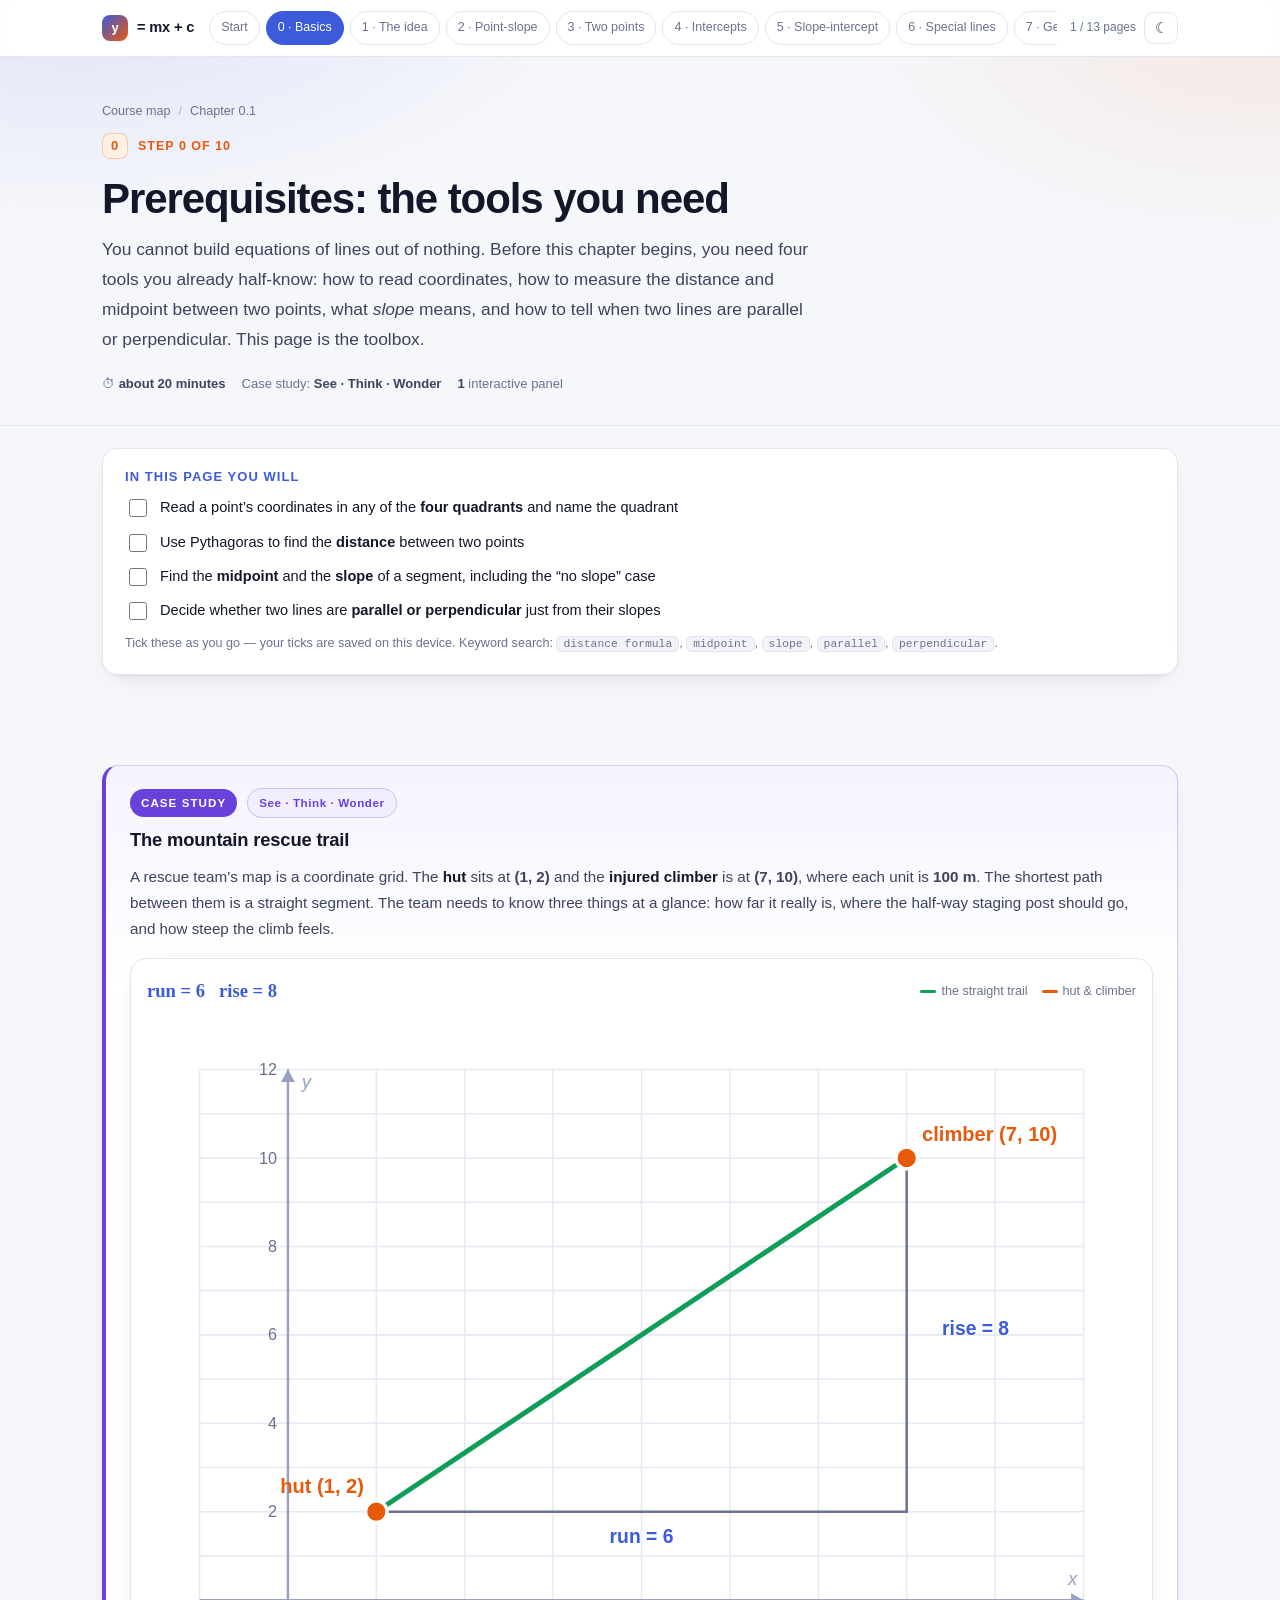
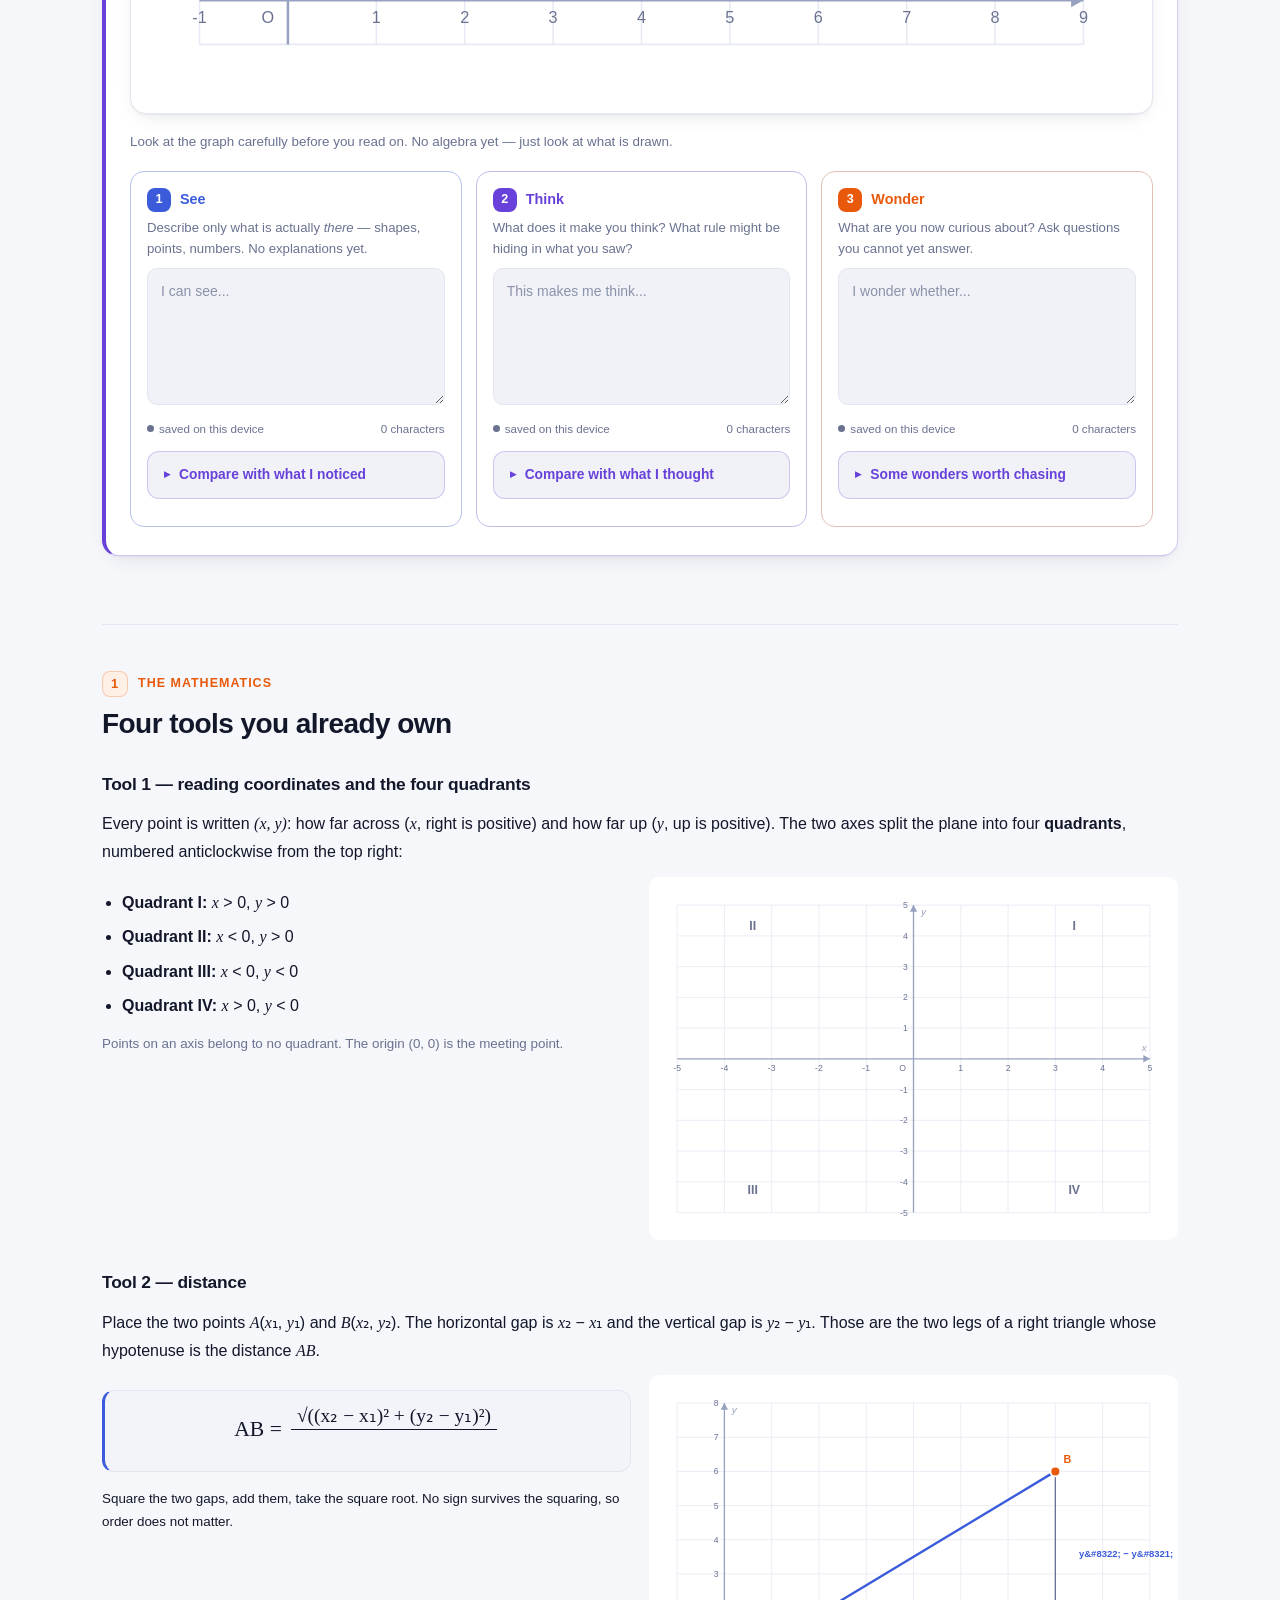
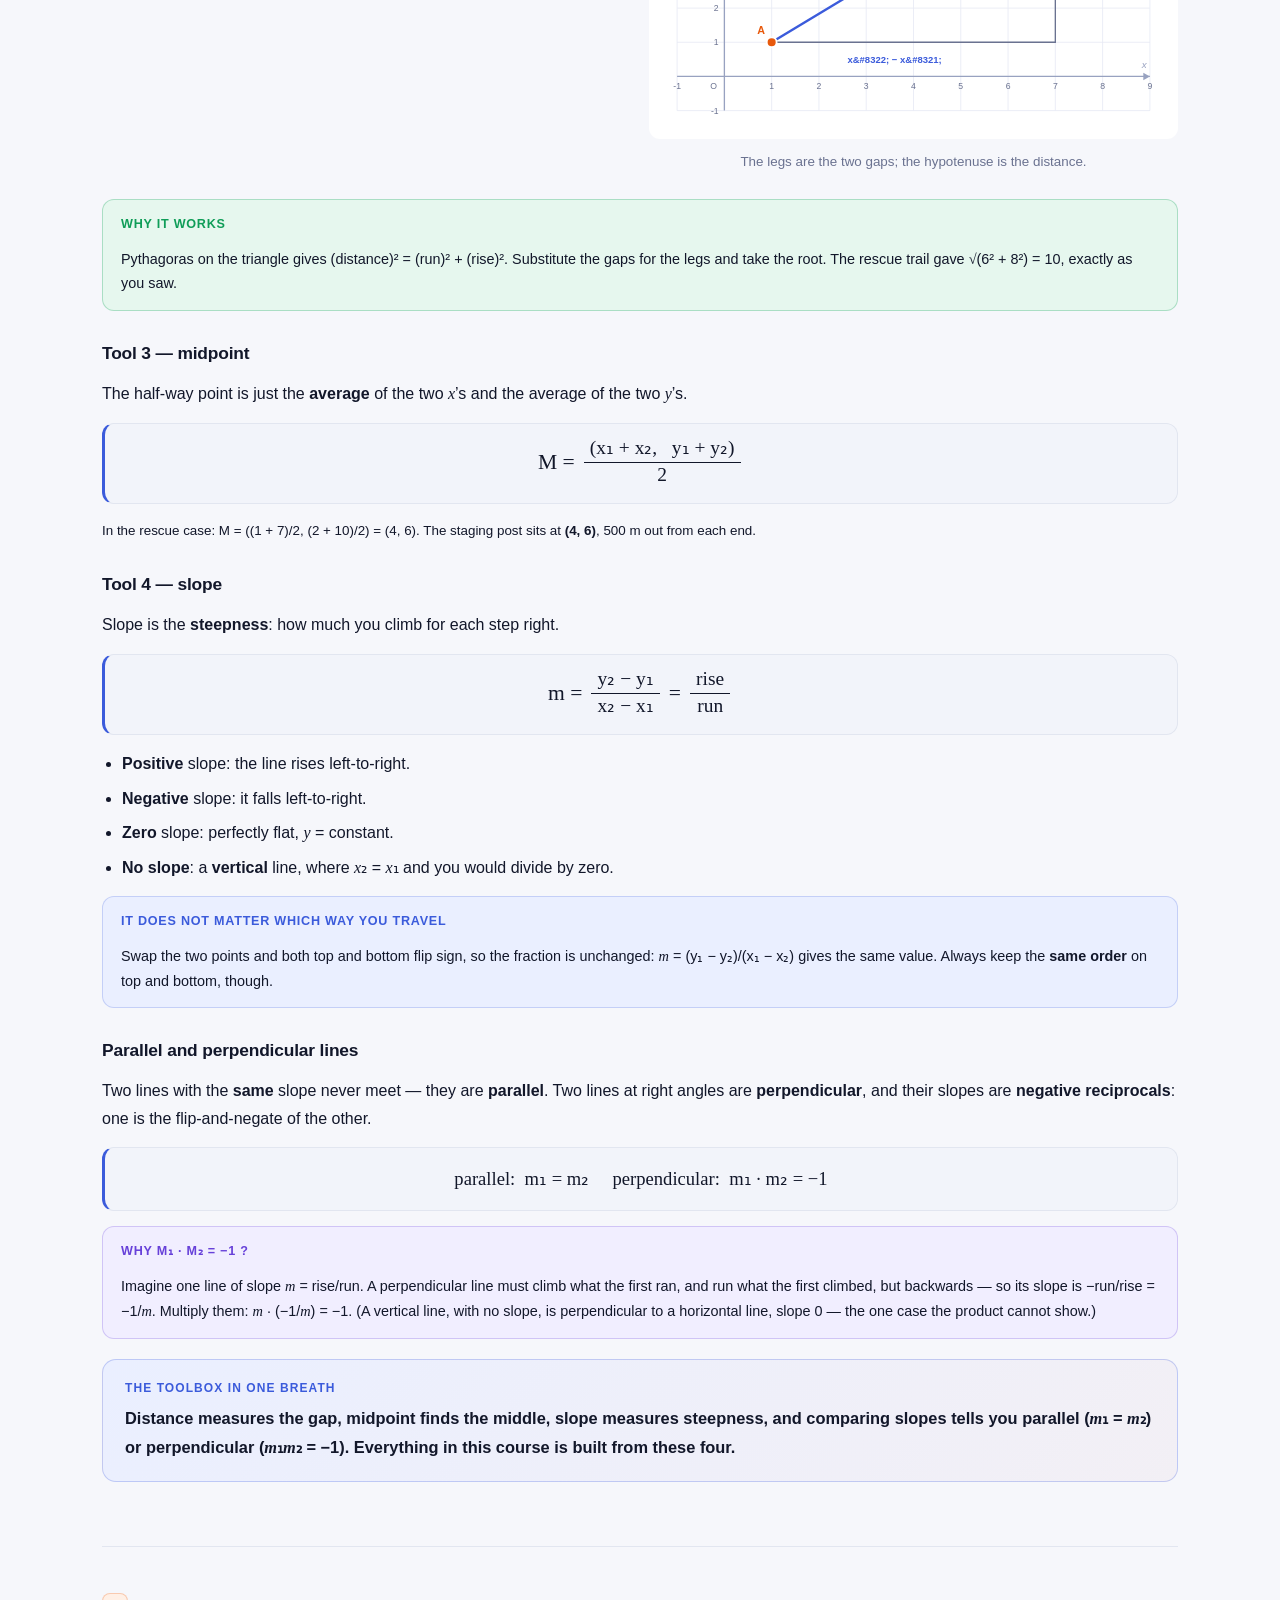
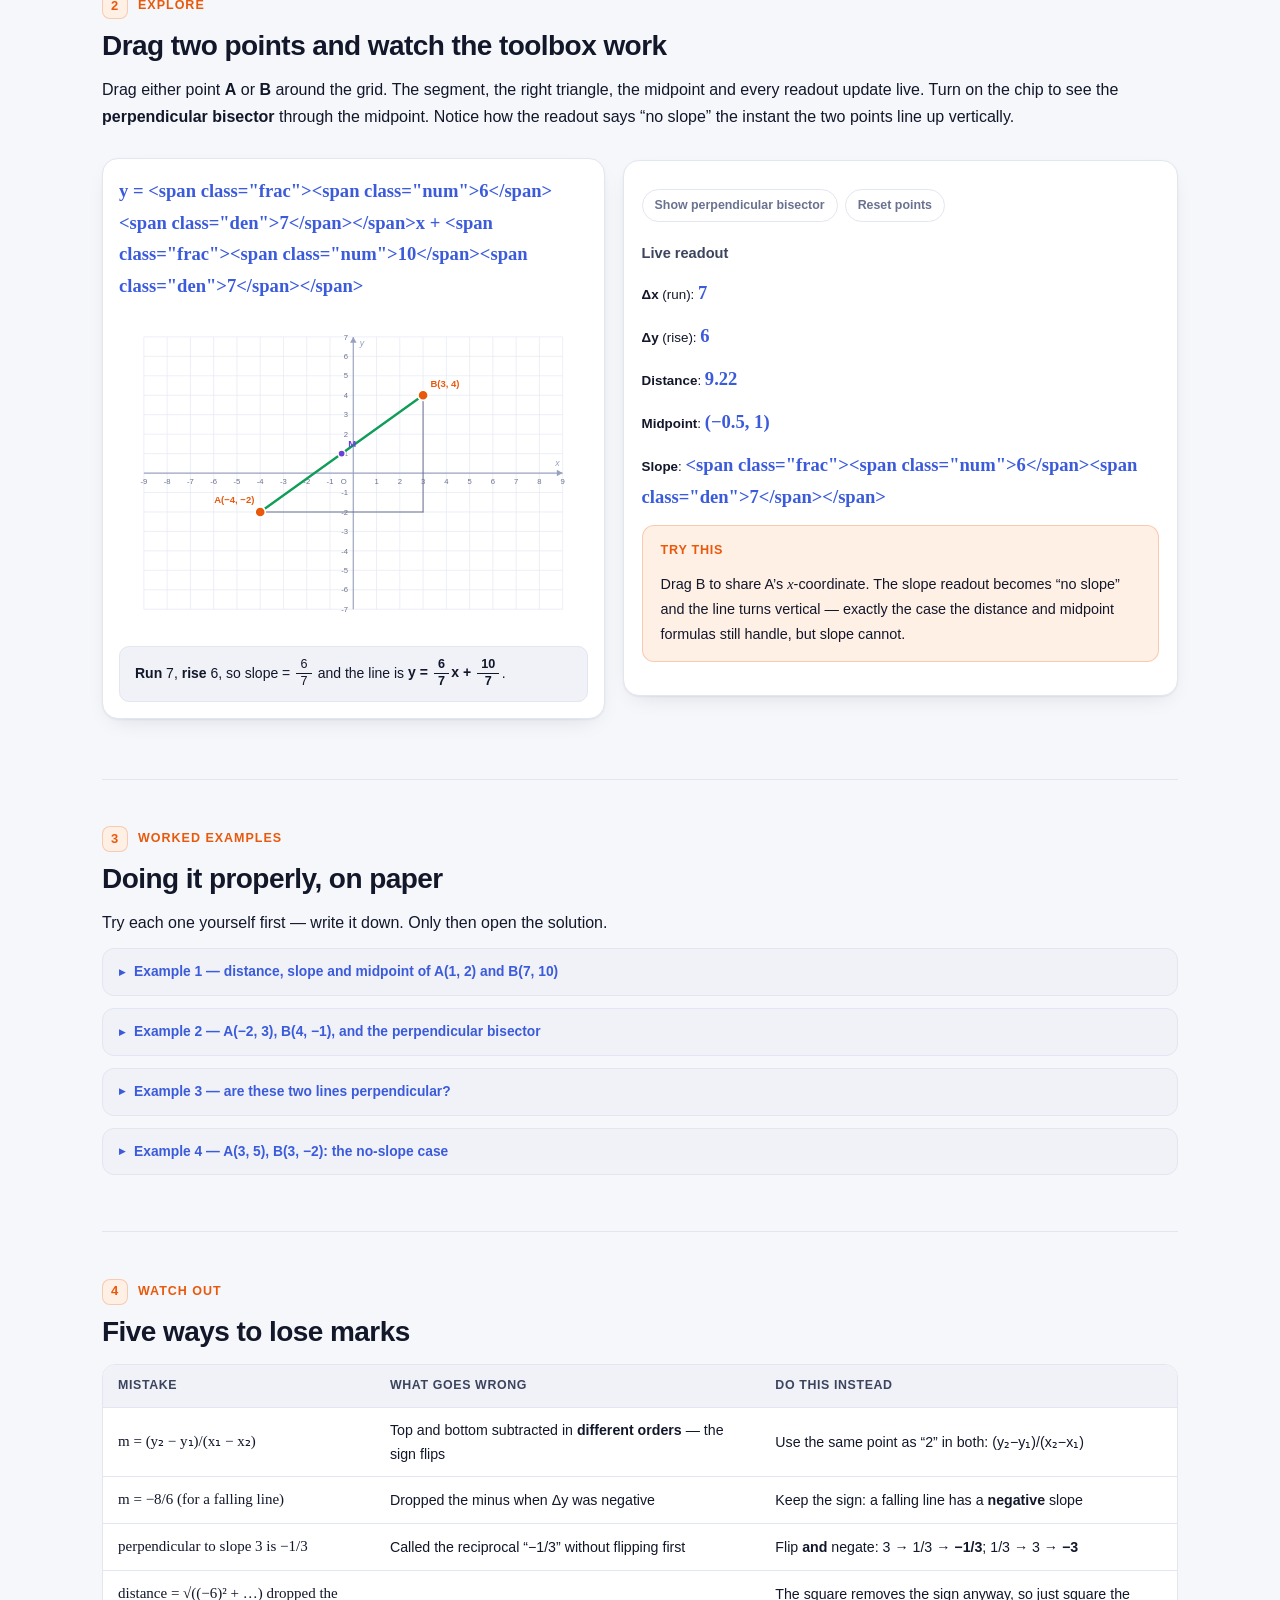
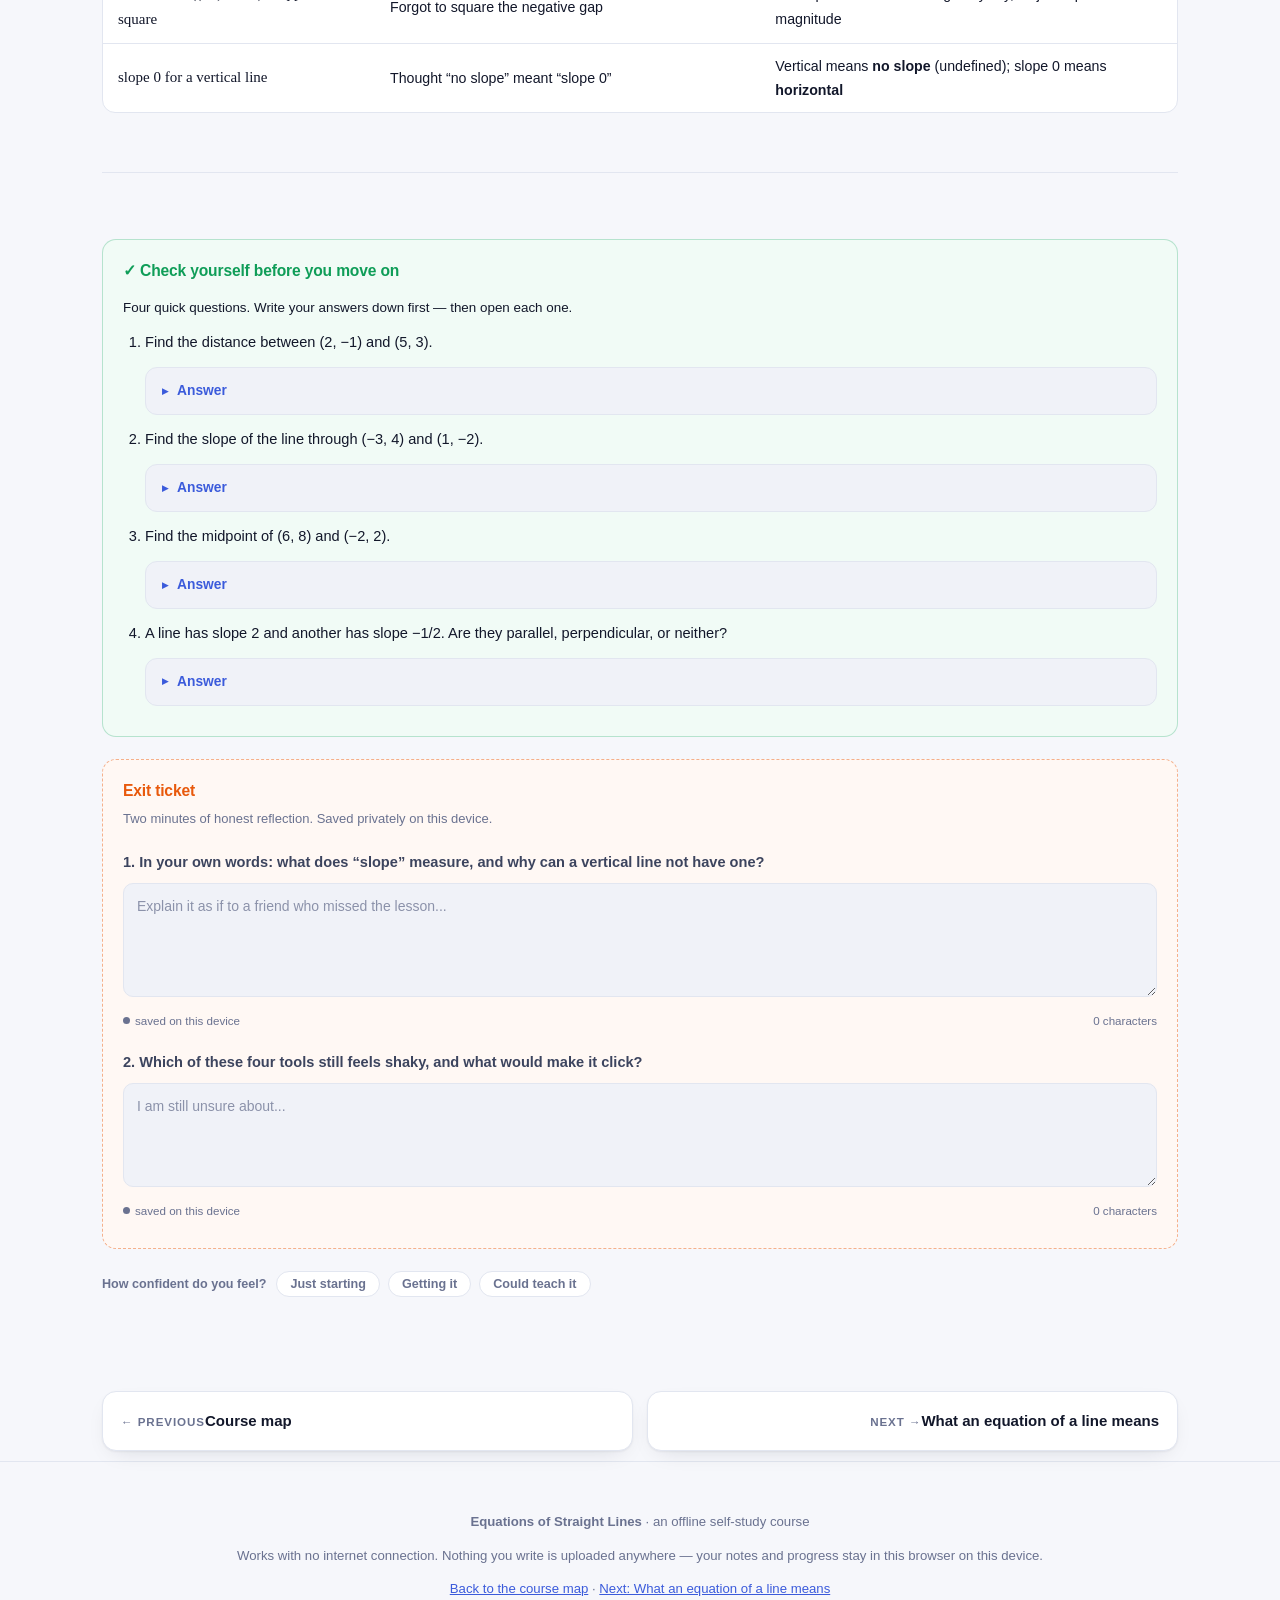
==== 01-prerequisites.html @ 8a1b20a8 "Rebuild as 12-page offline self-study course with See-Think-Wonder case studies" ====
<!DOCTYPE html>
<html lang="en" data-theme="light">
<head>
<meta charset="UTF-8">
<meta name="viewport" content="width=device-width, initial-scale=1.0">
<title>Prerequisites: the tools you need — Equations of Straight Lines</title>
<meta name="description" content="Before you can build equations of lines, revise distance, midpoint, slope, and parallel and perpendicular lines. A See-Think-Wonder case study, a full derivation and a draggable interactive.">
<link rel="stylesheet" href="assets/style.css">
</head>
<body>
<header class="nav" data-nav></header>

<div class="pagehead">
  <div class="wrap">
    <div class="crumb"><a href="index.html">Course map</a><span class="sep">/</span><span>Chapter 0.1</span></div>
    <div class="steptag"><span class="n">0</span> Step 0 of 10</div>
    <h1>Prerequisites: the tools you need</h1>
    <p class="lead">You cannot build equations of lines out of nothing. Before this chapter begins, you need four tools you already half-know: how to read coordinates, how to measure the distance and midpoint between two points, what <em>slope</em> means, and how to tell when two lines are parallel or perpendicular. This page is the toolbox.</p>
    <div class="pagemeta">
      <span>&#9201; <b>about 20 minutes</b></span>
      <span>Case study: <b>See &middot; Think &middot; Wonder</b></span>
      <span><b>1</b> interactive panel</span>
    </div>
  </div>
</div>

<div class="wrap">

  <div class="goals">
    <h2>In this page you will</h2>
    <ul>
      <li><input type="checkbox" data-goal="g1" id="g1"><label for="g1">Read a point&rsquo;s coordinates in any of the <b>four quadrants</b> and name the quadrant</label></li>
      <li><input type="checkbox" data-goal="g2" id="g2"><label for="g2">Use Pythagoras to find the <b>distance</b> between two points</label></li>
      <li><input type="checkbox" data-goal="g3" id="g3"><label for="g3">Find the <b>midpoint</b> and the <b>slope</b> of a segment, including the &ldquo;no slope&rdquo; case</label></li>
      <li><input type="checkbox" data-goal="g4" id="g4"><label for="g4">Decide whether two lines are <b>parallel or perpendicular</b> just from their slopes</label></li>
    </ul>
    <p class="glink">Tick these as you go — your ticks are saved on this device. Keyword search: <code>distance formula</code>, <code>midpoint</code>, <code>slope</code>, <code>parallel</code>, <code>perpendicular</code>.</p>
  </div>

  <!-- ================= CASE STUDY ================= -->
  <section class="blk">
    <div class="case">
      <div class="case-top">
        <span class="case-badge">Case study</span>
        <span class="routine-badge">See &middot; Think &middot; Wonder</span>
      </div>
      <h3>The mountain rescue trail</h3>
      <p class="scene">A rescue team&rsquo;s map is a coordinate grid. The <span class="role">hut</span> sits at <b>(1, 2)</b> and the <span class="role">injured climber</span> is at <b>(7, 10)</b>, where each unit is <b>100&nbsp;m</b>. The shortest path between them is a straight segment. The team needs to know three things at a glance: how far it really is, where the half-way staging post should go, and how steep the climb feels.</p>

      <div class="plotbox">
        <div class="plot-head">
          <div class="eqout" id="rescueEq">run = 6 &nbsp; rise = 8</div>
          <div class="legend">
            <span><i style="background:var(--good)"></i>the straight trail</span>
            <span><i style="background:var(--accent)"></i>hut &amp; climber</span>
          </div>
        </div>
        <svg class="plot static" id="plotRescue" aria-label="A right triangle on a grid joining the hut at (1,2) to the climber at (7,10), with a horizontal run of 6 and a vertical rise of 8"></svg>
      </div>

      <p class="small muted">Look at the graph carefully before you read on. No algebra yet — just look at what is drawn.</p>

      <div class="stw">
        <div class="stw-col see">
          <div class="stw-t"><span class="stw-n">1</span>See</div>
          <p class="stw-p">Describe only what is actually <em>there</em> — shapes, points, numbers. No explanations yet.</p>
          <div data-write="see" data-ph="I can see..." data-rows="5"></div>
          <details class="sol model"><summary>Compare with what I noticed</summary>
            <div class="body">
              <ul class="clean">
                <li>There are <b>two marked points</b>: a hut at (1,&nbsp;2) and a climber at (7,&nbsp;10).</li>
                <li>They are joined by one <b>straight segment</b>.</li>
                <li>A <b>right-angled triangle</b> sits under that segment: a flat leg going right, a vertical leg going up.</li>
                <li>The flat leg spans from <span class="v">x</span> = 1 to <span class="v">x</span> = 7, so it is <b>6</b> long (the run).</li>
                <li>The vertical leg spans from <span class="v">y</span> = 2 to <span class="v">y</span> = 10, so it is <b>8</b> long (the rise).</li>
                <li>The segment itself is the hypotenuse of that triangle.</li>
              </ul>
            </div>
          </details>
        </div>

        <div class="stw-col think">
          <div class="stw-t"><span class="stw-n">2</span>Think</div>
          <p class="stw-p">What does it make you think? What rule might be hiding in what you saw?</p>
          <div data-write="think" data-ph="This makes me think..." data-rows="5"></div>
          <details class="sol model"><summary>Compare with what I thought</summary>
            <div class="body">
              <p>If those two legs were a real triangle, Pythagoras would give the length of the hypotenuse: <span class="v">&radic;</span>(6&sup2; + 8&sup2;) = <span class="v">&radic;</span>100 = <b>10</b> units = 1&nbsp;km.</p>
              <p>The <b>ratio</b> 8 / 6 = 4 / 3 measures how steep the climb is — climb 8 for every 6 you walk across. That ratio is exactly what we will call the <b>slope</b>.</p>
              <p>And the half-way post is just the <b>midpoint</b> of the two ends. Since two numbers pin down distance, steepness and the middle, there must be formulas for all three. <b>This page is those formulas.</b></p>
            </div>
          </details>
        </div>

        <div class="stw-col wonder">
          <div class="stw-t"><span class="stw-n">3</span>Wonder</div>
          <p class="stw-p">What are you now curious about? Ask questions you cannot yet answer.</p>
          <div data-write="wonder" data-ph="I wonder whether..." data-rows="5"></div>
          <details class="sol model"><summary>Some wonders worth chasing</summary>
            <div class="body">
              <ul class="clean">
                <li>How far is the climber <em>really</em> — is it just the straight-line distance?</li>
                <li>Where exactly is the half-way staging post? Is it the average of the two coordinates?</li>
                <li>What does &ldquo;slope&rdquo; mean precisely, and can it ever be negative?</li>
                <li>How would a <em>second</em> trail that is twice as steep look on the same grid?</li>
                <li>What if the two points shared an <span class="v">x</span>-coordinate — would the slope still make sense?</li>
              </ul>
              <p class="small muted">Keep these. By the end you will be able to answer every one.</p>
            </div>
          </details>
        </div>
      </div>
    </div>
  </section>

  <!-- ================= THE MATHS ================= -->
  <section class="blk">
    <div class="steptag"><span class="n">1</span>The mathematics</div>
    <h2>Four tools you already own</h2>

    <h3>Tool 1 &mdash; reading coordinates and the four quadrants</h3>
    <p>Every point is written <span class="v">(x, y)</span>: how far across (<span class="v">x</span>, right is positive) and how far up (<span class="v">y</span>, up is positive). The two axes split the plane into four <b>quadrants</b>, numbered anticlockwise from the top right:</p>
    <div class="grid2">
      <div>
        <ul class="clean">
          <li><b>Quadrant I:</b> <span class="v">x</span> &gt; 0, <span class="v">y</span> &gt; 0</li>
          <li><b>Quadrant II:</b> <span class="v">x</span> &lt; 0, <span class="v">y</span> &gt; 0</li>
          <li><b>Quadrant III:</b> <span class="v">x</span> &lt; 0, <span class="v">y</span> &lt; 0</li>
          <li><b>Quadrant IV:</b> <span class="v">x</span> &gt; 0, <span class="v">y</span> &lt; 0</li>
        </ul>
        <p class="small muted">Points on an axis belong to no quadrant. The origin (0,&nbsp;0) is the meeting point.</p>
      </div>
      <div>
        <svg class="plot static" id="plotQuad" aria-label="The four quadrants of the coordinate plane labelled I, II, III, IV"></svg>
      </div>
    </div>

    <h3>Tool 2 &mdash; distance</h3>
    <p>Place the two points <span class="v">A</span>(<span class="v">x</span>&#8321;, <span class="v">y</span>&#8321;) and <span class="v">B</span>(<span class="v">x</span>&#8322;, <span class="v">y</span>&#8322;). The horizontal gap is <span class="v">x</span>&#8322; &minus; <span class="v">x</span>&#8321; and the vertical gap is <span class="v">y</span>&#8322; &minus; <span class="v">y</span>&#8321;. Those are the two legs of a right triangle whose hypotenuse is the distance <span class="v">AB</span>.</p>
    <div class="grid2">
      <div>
        <div class="formula big">AB = <span class="frac"><span class="num"><span class="v">&radic;</span>((x&#8322; &minus; x&#8321;)&sup2; + (y&#8322; &minus; y&#8321;)&sup2;)</span><span class="den">&nbsp;</span></span></div>
        <p class="small">Square the two gaps, add them, take the square root. No sign survives the squaring, so order does not matter.</p>
      </div>
      <div>
        <svg class="plot static" id="plotDist" aria-label="A right triangle on a grid showing the horizontal and vertical legs whose squares add to the squared distance"></svg>
        <p class="small muted center">The legs are the two gaps; the hypotenuse is the distance.</p>
      </div>
    </div>
    <div class="note ok">
      <div class="h">Why it works</div>
      <p>Pythagoras on the triangle gives (distance)&sup2; = (run)&sup2; + (rise)&sup2;. Substitute the gaps for the legs and take the root. The rescue trail gave <span class="v">&radic;</span>(6&sup2; + 8&sup2;) = 10, exactly as you saw.</p>
    </div>

    <h3>Tool 3 &mdash; midpoint</h3>
    <p>The half-way point is just the <b>average</b> of the two <span class="v">x</span>&rsquo;s and the average of the two <span class="v">y</span>&rsquo;s.</p>
    <div class="formula big">M = <span class="frac"><span class="num">(x&#8321; + x&#8322;, &nbsp; y&#8321; + y&#8322;)</span><span class="den">2</span></span></div>
    <p class="small">In the rescue case: M = ((1 + 7)/2, (2 + 10)/2) = (4,&nbsp;6). The staging post sits at <b>(4, 6)</b>, 500&nbsp;m out from each end.</p>

    <h3>Tool 4 &mdash; slope</h3>
    <p>Slope is the <b>steepness</b>: how much you climb for each step right.</p>
    <div class="formula big">m = <span class="frac"><span class="num">y&#8322; &minus; y&#8321;</span><span class="den">x&#8322; &minus; x&#8321;</span></span> = <span class="frac"><span class="num">rise</span><span class="den">run</span></span></div>
    <ul class="clean">
      <li><b>Positive</b> slope: the line rises left-to-right.</li>
      <li><b>Negative</b> slope: it falls left-to-right.</li>
      <li><b>Zero</b> slope: perfectly flat, <span class="v">y</span> = constant.</li>
      <li><b>No slope</b>: a <b>vertical</b> line, where <span class="v">x</span>&#8322; = <span class="v">x</span>&#8321; and you would divide by zero.</li>
    </ul>
    <div class="note tip">
      <div class="h">It does not matter which way you travel</div>
      <p>Swap the two points and both top and bottom flip sign, so the fraction is unchanged: <span class="v">m</span> = (y&#8321; &minus; y&#8322;)/(x&#8321; &minus; x&#8322;) gives the same value. Always keep the <b>same order</b> on top and bottom, though.</p>
    </div>

    <h3>Parallel and perpendicular lines</h3>
    <p>Two lines with the <b>same</b> slope never meet — they are <b>parallel</b>. Two lines at right angles are <b>perpendicular</b>, and their slopes are <b>negative reciprocals</b>: one is the flip-and-negate of the other.</p>
    <div class="formula">parallel:&nbsp; m&#8321; = m&#8322; &nbsp;&nbsp;&nbsp; perpendicular:&nbsp; m&#8321; &middot; m&#8322; = &minus;1</div>
    <div class="note vio">
      <div class="h">Why m&#8321; &middot; m&#8322; = &minus;1 ?</div>
      <p>Imagine one line of slope <span class="v">m</span> = rise/run. A perpendicular line must climb what the first ran, and run what the first climbed, but backwards — so its slope is &minus;run/rise = &minus;1/<span class="v">m</span>. Multiply them: <span class="v">m</span> &middot; (&minus;1/<span class="v">m</span>) = &minus;1. (A vertical line, with no slope, is perpendicular to a horizontal line, slope 0 — the one case the product cannot show.)</p>
    </div>

    <div class="keyidea">
      <span class="k">The toolbox in one breath</span>
      <p>Distance measures the gap, midpoint finds the middle, slope measures steepness, and comparing slopes tells you parallel (<span class="v">m</span>&#8321; = <span class="v">m</span>&#8322;) or perpendicular (<span class="v">m</span>&#8321;<span class="v">m</span>&#8322; = &minus;1). Everything in this course is built from these four.</p>
    </div>
  </section>

  <!-- ================= INTERACTIVE ================= -->
  <section class="blk">
    <div class="steptag"><span class="n">2</span>Explore</div>
    <h2>Drag two points and watch the toolbox work</h2>
    <p>Drag either point <b>A</b> or <b>B</b> around the grid. The segment, the right triangle, the midpoint and every readout update live. Turn on the chip to see the <b>perpendicular bisector</b> through the midpoint. Notice how the readout says &ldquo;no slope&rdquo; the instant the two points line up vertically.</p>

    <div class="grid2 plotfirst">
      <div class="plotbox">
        <div class="plot-head">
          <div class="eqout" id="preEq">y = &minus;x &minus; 4</div>
        </div>
        <svg class="plot" id="plotPre" aria-label="Draggable points A and B with the segment, right triangle, midpoint and optional perpendicular bisector"></svg>
        <div class="outmsg" id="preOut">&nbsp;</div>
      </div>
      <div class="card tight">
        <div class="chipline">
          <span class="chip" id="prePerp">Show perpendicular bisector</span>
          <span class="chip" id="preReset">Reset points</span>
        </div>
        <h4>Live readout</h4>
        <p class="small"><b>&Delta;x</b> (run): <span class="eqout small" id="preDx">7</span></p>
        <p class="small"><b>&Delta;y</b> (rise): <span class="eqout small" id="preDy">6</span></p>
        <p class="small"><b>Distance</b>: <span class="eqout small" id="preDist">10</span></p>
        <p class="small"><b>Midpoint</b>: <span class="eqout small" id="preMid">(&minus;0.5, 1)</span></p>
        <p class="small"><b>Slope</b>: <span class="eqout small" id="preSlope">6/7</span></p>
        <div class="note warn" style="margin-top:12px">
          <div class="h">Try this</div>
          <p>Drag B to share A&rsquo;s <span class="v">x</span>-coordinate. The slope readout becomes &ldquo;no slope&rdquo; and the line turns vertical — exactly the case the distance and midpoint formulas still handle, but slope cannot.</p>
        </div>
      </div>
    </div>
  </section>

  <!-- ================= WORKED EXAMPLES ================= -->
  <section class="blk">
    <div class="steptag"><span class="n">3</span>Worked examples</div>
    <h2>Doing it properly, on paper</h2>
    <p>Try each one yourself first — write it down. Only then open the solution.</p>

    <details class="sol">
      <summary>Example 1 &mdash; distance, slope and midpoint of A(1, 2) and B(7, 10)</summary>
      <div class="body">
        <p><b>Distance.</b> &Delta;x = 7 &minus; 1 = 6, &Delta;y = 10 &minus; 2 = 8.</p>
        <div class="formula">AB = <span class="v">&radic;</span>(6&sup2; + 8&sup2;) = <span class="v">&radic;</span>(36 + 64) = <span class="v">&radic;</span>100 = 10</div>
        <p><b>Slope.</b> <span class="v">m</span> = 8 / 6 = <span class="frac"><span class="num">4</span><span class="den">3</span></span>.</p>
        <p><b>Midpoint.</b> M = ((1 + 7)/2, (2 + 10)/2) = <b>(4, 6)</b>.</p>
        <p class="small muted">These are exactly the rescue-trail numbers from the case study.</p>
      </div>
    </details>

    <details class="sol">
      <summary>Example 2 &mdash; A(&minus;2, 3), B(4, &minus;1), and the perpendicular bisector</summary>
      <div class="body">
        <p>Midpoint: M = ((&minus;2 + 4)/2, (3 + (&minus;1))/2) = <b>(1, 1)</b>.</p>
        <p>Slope of AB: <span class="v">m</span> = (&minus;1 &minus; 3)/(4 &minus; (&minus;2)) = (&minus;4)/6 = <span class="frac"><span class="num">&minus;2</span><span class="den">3</span></span>.</p>
        <p>Perpendicular slope = negative reciprocal = <span class="frac"><span class="num">3</span><span class="den">2</span></span>.</p>
        <p>Through (1, 1):</p>
        <div class="formula">y &minus; 1 = <span class="frac"><span class="num">3</span><span class="den">2</span></span>(x &minus; 1)</div>
      </div>
    </details>

    <details class="sol">
      <summary>Example 3 &mdash; are these two lines perpendicular?</summary>
      <div class="body">
        <p>Line 1 through (0, 0) and (4, 2): <span class="v">m</span>&#8321; = (2 &minus; 0)/(4 &minus; 0) = <span class="frac"><span class="num">1</span><span class="den">2</span></span>.</p>
        <p>Line 2 through (0, 0) and (&minus;2, 4): <span class="v">m</span>&#8322; = (4 &minus; 0)/(&minus;2 &minus; 0) = <span class="frac"><span class="num">4</span><span class="den">&minus;2</span></span> = &minus;2.</p>
        <p>Product: <span class="v">m</span>&#8321;<span class="v">m</span>&#8322; = <span class="frac"><span class="num">1</span><span class="den">2</span></span> &middot; (&minus;2) = <b>&minus;1</b>. Yes — perpendicular.</p>
      </div>
    </details>

    <details class="sol">
      <summary>Example 4 &mdash; A(3, 5), B(3, &minus;2): the no-slope case</summary>
      <div class="body">
        <p>&Delta;x = 3 &minus; 3 = <b>0</b>. The slope formula would have a zero denominator, so <b>the slope does not exist</b> and the line is vertical:</p>
        <div class="formula">x = 3</div>
        <p>The distance is still fine: &Delta;y = &minus;2 &minus; 5 = &minus;7, so AB = 7. Midpoint = (3, 1.5).</p>
        <p class="small muted">Distance and midpoint never break; only slope does.</p>
      </div>
    </details>
  </section>

  <!-- ================= MISTAKES ================= -->
  <section class="blk">
    <div class="steptag"><span class="n">4</span>Watch out</div>
    <h2>Five ways to lose marks</h2>
    <div class="tbl-wrap">
      <table>
        <thead><tr><th>Mistake</th><th>What goes wrong</th><th>Do this instead</th></tr></thead>
        <tbody>
          <tr><td class="mono">m = (y&#8322; &minus; y&#8321;)/(x&#8321; &minus; x&#8322;)</td><td>Top and bottom subtracted in <b>different orders</b> — the sign flips</td><td>Use the same point as &ldquo;2&rdquo; in both: (y&#8322;&minus;y&#8321;)/(x&#8322;&minus;x&#8321;)</td></tr>
          <tr><td class="mono">m = &minus;8/6 (for a falling line)</td><td>Dropped the minus when &Delta;y was negative</td><td>Keep the sign: a falling line has a <b>negative</b> slope</td></tr>
          <tr><td class="mono">perpendicular to slope 3 is &minus;1/3</td><td>Called the reciprocal &ldquo;&minus;1/3&rdquo; without flipping first</td><td>Flip <b>and</b> negate: 3 &rarr; 1/3 &rarr; <b>&minus;1/3</b>; 1/3 &rarr; 3 &rarr; <b>&minus;3</b></td></tr>
          <tr><td class="mono">distance = &radic;((&minus;6)&sup2; + &hellip;) dropped the square</td><td>Forgot to square the negative gap</td><td>The square removes the sign anyway, so just square the magnitude</td></tr>
          <tr><td class="mono">slope 0 for a vertical line</td><td>Thought &ldquo;no slope&rdquo; meant &ldquo;slope 0&rdquo;</td><td>Vertical means <b>no slope</b> (undefined); slope 0 means <b>horizontal</b></td></tr>
        </tbody>
      </table>
    </div>
  </section>

  <!-- ================= SELF CHECK ================= -->
  <section class="blk">
    <div class="selfcheck">
      <h3>&#10003; Check yourself before you move on</h3>
      <p class="small">Four quick questions. Write your answers down first — then open each one.</p>
      <ol>
        <li>Find the distance between (2, &minus;1) and (5, 3).
          <details class="sol"><summary>Answer</summary><div class="body"><p>&Delta;x = 3, &Delta;y = 4. Distance = <span class="v">&radic;</span>(3&sup2; + 4&sup2;) = <span class="v">&radic;</span>25 = <b>5</b>.</p></div></details>
        </li>
        <li>Find the slope of the line through (&minus;3, 4) and (1, &minus;2).
          <details class="sol"><summary>Answer</summary><div class="body"><p>m = (&minus;2 &minus; 4)/(1 &minus; (&minus;3)) = (&minus;6)/4 = <b>&minus;3/2</b>.</p></div></details>
        </li>
        <li>Find the midpoint of (6, 8) and (&minus;2, 2).
          <details class="sol"><summary>Answer</summary><div class="body"><p>M = ((6 + (&minus;2))/2, (8 + 2)/2) = (4/2, 10/2) = <b>(2, 5)</b>.</p></div></details>
        </li>
        <li>A line has slope 2 and another has slope &minus;1/2. Are they parallel, perpendicular, or neither?
          <details class="sol"><summary>Answer</summary><div class="body"><p>Product: 2 &middot; (&minus;1/2) = <b>&minus;1</b>, so they are <b>perpendicular</b>. Slopes are not equal, so not parallel.</p></div></details>
        </li>
      </ol>
    </div>

    <div class="reflect">
      <h3>Exit ticket</h3>
      <p class="sub">Two minutes of honest reflection. Saved privately on this device.</p>
      <h4>1. In your own words: what does &ldquo;slope&rdquo; measure, and why can a vertical line not have one?</h4>
      <div data-write="exit1" data-ph="Explain it as if to a friend who missed the lesson..." data-rows="4"></div>
      <h4>2. Which of these four tools still feels shaky, and what would make it click?</h4>
      <div data-write="exit2" data-ph="I am still unsure about..." data-rows="3"></div>
    </div>

    <div class="conf" data-conf></div>
  </section>

  <div data-pnav class="pnav"></div>
</div>

<footer>
  <div class="wrap">
    <p><b>Equations of Straight Lines</b> &middot; an offline self-study course</p>
    <p>Works with no internet connection. Nothing you write is uploaded anywhere &mdash; your notes and progress stay in this browser on this device.</p>
    <p><a href="index.html">Back to the course map</a> &middot; <a href="02-what-is-an-equation.html">Next: What an equation of a line means</a></p>
  </div>
</footer>

<script src="assets/plot.js"></script>
<script src="assets/app.js"></script>
<script>
/* ================= case-study figure: the rescue triangle ================= */
(function(){
  var svg = document.getElementById("plotRescue");
  if (!svg) return;
  var p = new Plot(svg, {xmin:-1, xmax:9, ymin:-1, ymax:12, stepX:1, stepY:1, labelStepX:1, labelStepY:2});
  p.reset();
  // right triangle legs
  p.seg(1, 2, 7, 2, {color:"var(--ink-3)", width:1.6, dash:"4 3"});
  p.seg(7, 2, 7, 10, {color:"var(--ink-3)", width:1.6, dash:"4 3"});
  p.seg(1, 2, 7, 10, {color:"var(--good)", width:3.2});
  p.point(1, 2, {color:"var(--accent)", r:7, label:"hut (1, 2)", labelDx:-8, labelDy:-12, anchor:"end"});
  p.point(7, 10, {color:"var(--accent)", r:7, label:"climber (7, 10)", labelDx:10, labelDy:-11});
  p.text(4, 2 - 0.7, "run = 6", {size:12.5, color:"var(--brand)"});
  p.text(7 + 0.4, 6, "rise = 8", {size:12.5, color:"var(--brand)", anchor:"start"});
})();

/* ================= quadrants figure ================= */
(function(){
  var svg = document.getElementById("plotQuad");
  if (!svg) return;
  var p = new Plot(svg, {xmin:-5, xmax:5, ymin:-5, ymax:5});
  p.reset();
  p.text(3.4, 4.2, "I", {size:15, color:"var(--ink-3)", weight:700});
  p.text(-3.4, 4.2, "II", {size:15, color:"var(--ink-3)", weight:700});
  p.text(-3.4, -4.4, "III", {size:15, color:"var(--ink-3)", weight:700});
  p.text(3.4, -4.4, "IV", {size:15, color:"var(--ink-3)", weight:700});
})();

/* ================= distance figure ================= */
(function(){
  var svg = document.getElementById("plotDist");
  if (!svg) return;
  var p = new Plot(svg, {xmin:-1, xmax:9, ymin:-1, ymax:8});
  p.reset();
  p.seg(1, 1, 7, 1, {color:"var(--ink-3)", width:1.6, dash:"4 3"});
  p.seg(7, 1, 7, 6, {color:"var(--ink-3)", width:1.6, dash:"4 3"});
  p.seg(1, 1, 7, 6, {color:"var(--brand)", width:3});
  p.point(1, 1, {color:"var(--accent)", r:6, label:"A", labelDx:-8, labelDy:-10, anchor:"end"});
  p.point(7, 6, {color:"var(--accent)", r:6, label:"B", labelDx:10, labelDy:-10});
  p.text(3.6, 0.4, "x&#8322; − x&#8321;", {size:11.5, color:"var(--brand)"});
  p.text(7.5, 3.5, "y&#8322; − y&#8321;", {size:11.5, color:"var(--brand)", anchor:"start"});
})();

/* ================= interactive: drag A and B ================= */
(function(){
  var svg = document.getElementById("plotPre");
  if (!svg) return;
  var XMIN=-9, XMAX=9, YMIN=-7, YMAX=7;
  var p = new Plot(svg, {xmin:XMIN, xmax:XMAX, ymin:YMIN, ymax:YMAX});
  var A = {x:-4, y:-2}, B = {x:3, y:4};
  var perpOn = false;
  var Dx = document.getElementById("preDx"), Dy = document.getElementById("preDy"),
      Dist = document.getElementById("preDist"), Mid = document.getElementById("preMid"),
      Slope = document.getElementById("preSlope"), Eq = document.getElementById("preEq"),
      Out = document.getElementById("preOut");

  function clampX(v){ return Math.max(XMIN, Math.min(XMAX, Math.round(v))); }
  function clampY(v){ return Math.max(YMIN, Math.min(YMAX, Math.round(v))); }

  function draw(){
    var dx = B.x - A.x, dy = B.y - A.y;
    p.reset();
    // right-triangle legs (corner at B.x, A.y)
    p.seg(A.x, A.y, B.x, A.y, {color:"var(--ink-3)", width:1.4, dash:"4 3"});
    p.seg(B.x, A.y, B.x, B.y, {color:"var(--ink-3)", width:1.4, dash:"4 3"});
    // hypotenuse
    p.seg(A.x, A.y, B.x, B.y, {color:"var(--good)", width:3.2});
    // midpoint
    var mx = (A.x + B.x)/2, my = (A.y + B.y)/2;
    p.point(mx, my, {color:"var(--violet)", r:5, label:"M", labelDx:9, labelDy:-9, labelColor:"var(--violet)"});
    // points
    p.point(A.x, A.y, {color:"var(--accent)", r:7, label:"A(" + nf(A.x) + ", " + nf(A.y) + ")", labelDx:-8, labelDy:-12, anchor:"end"});
    p.point(B.x, B.y, {color:"var(--accent)", r:7, label:"B(" + nf(B.x) + ", " + nf(B.y) + ")", labelDx:10, labelDy:-11});

    var dist = Math.sqrt(dx*dx + dy*dy);
    var vertical = (dx === 0);
    var slopeTxt, eqTxt;
    if (vertical){
      slopeTxt = "no slope (vertical)";
      eqTxt = "x = " + nf(A.x);
    } else {
      var m = dy/dx;
      slopeTxt = fracHTML(dy, dx);
      var c = A.y - m*A.x;
      eqTxt = eqLine(m, c);
    }

    if (perpOn){
      if (vertical){
        // perpendicular to a vertical line is horizontal through M
        p.hline(my, {color:"var(--violet)", width:2.4, dash:"6 4"});
        Eq.textContent = "x = " + nf(A.x) + "   |   perp: y = " + nf(my);
      } else if (dy === 0){
        // AB horizontal -> perpendicular is vertical through M
        p.vline(mx, {color:"var(--violet)", width:2.4, dash:"6 4"});
        Eq.textContent = eqTxt + "   |   perp: x = " + nf(mx);
      } else {
        var mp = -1/m, cp = my - mp*mx;
        p.line(mp, cp, {color:"var(--violet)", width:2.4, dash:"6 4"});
        Eq.textContent = eqTxt + "   |   perp: " + eqLine(mp, cp);
      }
    } else {
      Eq.textContent = eqTxt;
    }

    Dx.textContent = nf(dx);
    Dy.textContent = nf(dy);
    Dist.textContent = nf(dist);
    Mid.textContent = "(" + nf(mx) + ", " + nf(my) + ")";
    Slope.textContent = slopeTxt;
    Out.innerHTML = vertical
      ? "<b>Vertical segment.</b> &Delta;x = 0, so slope is undefined — but distance " + nf(dist) + " and midpoint (" + nf(mx) + ", " + nf(my) + ") are still well defined."
      : "<b>Run</b> " + nf(dx) + ", <b>rise</b> " + nf(dy) + ", so slope = " + fracHTML(dy,dx) + " and the line is <b>" + eqTxt + "</b>.";
  }

  var drag = null;
  function pick(h){
    var dA = Math.hypot(h.x - A.x, h.y - A.y);
    var dB = Math.hypot(h.x - B.x, h.y - B.y);
    return dA <= dB ? "A" : "B";
  }
  svg.addEventListener("pointerdown", function(e){
    var h = p.fromEvent(e);
    drag = pick(h);
    var pt = drag === "A" ? A : B;
    pt.x = clampX(h.x); pt.y = clampY(h.y);
    try { svg.setPointerCapture(e.pointerId); } catch(err){}
    draw();
  });
  svg.addEventListener("pointermove", function(e){
    if (!drag) return;
    var h = p.fromEvent(e);
    var pt = drag === "A" ? A : B;
    pt.x = clampX(h.x); pt.y = clampY(h.y);
    draw();
  });
  function release(){ drag = null; }
  svg.addEventListener("pointerup", release);
  svg.addEventListener("pointercancel", release);
  svg.addEventListener("pointerleave", release);

  var perpChip = document.getElementById("prePerp");
  if (perpChip) perpChip.addEventListener("click", function(){
    perpOn = !perpOn;
    perpChip.classList.toggle("on", perpOn);
    draw();
  });
  var resetChip = document.getElementById("preReset");
  if (resetChip) resetChip.addEventListener("click", function(){
    A.x = -4; A.y = -2; B.x = 3; B.y = 4;
    draw();
  });
  draw();
})();
</script>
</body>
</html>
---- assets/style.css ----
/* ============================================================
   Equations of Straight Lines — shared design system
   Fully offline: no imports, no web fonts, no CDN.
   ============================================================ */

/* ---------- THEME ---------- */
:root{
  --bg:#f6f7fb;
  --bg2:#ffffff;
  --surface:#ffffff;
  --surface-2:#f0f2f8;
  --ink:#12172a;
  --ink-2:#3c445e;
  --ink-3:#6a7290;
  --line:#e2e6f0;
  --brand:#3b5bdb;
  --brand-2:#5c7cfa;
  --brand-soft:#eaefff;
  --accent:#e8590c;
  --accent-soft:#fff0e6;
  --good:#0f9d58;
  --good-soft:#e6f7ee;
  --bad:#d93025;
  --bad-soft:#fdecea;
  --violet:#6741d9;
  --violet-soft:#f1eeff;
  --grid:#e7eaf4;
  --axis:#98a2c0;
  --shadow:0 1px 2px rgba(16,24,40,.05), 0 8px 24px -12px rgba(16,24,40,.18);
  --code-bg:#f2f4fa;
}
html[data-theme="dark"]{
  --bg:#0d1017;
  --bg2:#141822;
  --surface:#161b26;
  --surface-2:#1d2331;
  --ink:#e9edf7;
  --ink-2:#b9c2d8;
  --ink-3:#8590ab;
  --line:#252c3d;
  --brand:#7c93ff;
  --brand-2:#91a6ff;
  --brand-soft:#1b2338;
  --accent:#ff9448;
  --accent-soft:#2a1d12;
  --good:#4ade80;
  --good-soft:#12291c;
  --bad:#ff6b6b;
  --bad-soft:#2b1516;
  --violet:#b197fc;
  --violet-soft:#241d3d;
  --grid:#1e2534;
  --axis:#4a5570;
  --shadow:0 1px 2px rgba(0,0,0,.4), 0 12px 32px -14px rgba(0,0,0,.7);
  --code-bg:#1d2331;
}
*{box-sizing:border-box}
html{scroll-behavior:smooth;scroll-padding-top:96px}
body{
  margin:0;background:var(--bg);color:var(--ink);
  font-family:-apple-system,BlinkMacSystemFont,"Segoe UI","PingFang SC","Hiragino Sans GB","Microsoft YaHei",Inter,Roboto,Helvetica,Arial,sans-serif;
  font-size:16px;line-height:1.72;-webkit-font-smoothing:antialiased;
}
.wrap{max-width:1120px;margin:0 auto;padding:0 22px}
.sr-only{position:absolute;width:1px;height:1px;overflow:hidden;clip:rect(0 0 0 0);white-space:nowrap}
.center{text-align:center}

/* ---------- COURSE PROGRESS BAR ---------- */
#bar{position:fixed;top:0;left:0;height:3px;width:0;
  background:linear-gradient(90deg,var(--brand),var(--accent));z-index:100;transition:width .35s ease}

/* ---------- TOP NAV ---------- */
header.nav{
  position:sticky;top:0;z-index:90;background:color-mix(in srgb,var(--bg2) 90%,transparent);
  backdrop-filter:saturate(180%) blur(14px);border-bottom:1px solid var(--line);
}
.nav-in{max-width:1120px;margin:0 auto;padding:9px 22px;display:flex;align-items:center;gap:13px;flex-wrap:wrap}
.logo{display:flex;align-items:center;gap:9px;font-weight:700;font-size:14.6px;letter-spacing:-.01em;
  white-space:nowrap;color:var(--ink);text-decoration:none}
.logo .dot{width:26px;height:26px;border-radius:8px;background:linear-gradient(135deg,var(--brand),var(--accent));
  display:grid;place-items:center;color:#fff;font-size:13px;font-weight:800}
.pills{display:flex;gap:6px;overflow-x:auto;flex:1;scrollbar-width:none;padding:2px}
.pills::-webkit-scrollbar{display:none}
.pill{
  font-size:12.5px;padding:5px 11px;border-radius:999px;border:1px solid var(--line);
  color:var(--ink-3);text-decoration:none;white-space:nowrap;transition:.15s;background:var(--surface)
}
.pill:hover{color:var(--brand);border-color:var(--brand-2)}
.pill.active{background:var(--brand);border-color:var(--brand);color:#fff}
.pill.done::after{content:"✓";margin-left:5px;font-size:11px;opacity:.85}
.navtools{display:flex;align-items:center;gap:8px}
.pcount{font-size:12px;color:var(--ink-3);white-space:nowrap;font-variant-numeric:tabular-nums}
.tbtn{
  border:1px solid var(--line);background:var(--surface);color:var(--ink-2);border-radius:9px;
  width:34px;height:32px;cursor:pointer;font-size:15px;display:grid;place-items:center
}
.tbtn:hover{border-color:var(--brand-2);color:var(--brand)}

/* ---------- PAGE HEADER ---------- */
.pagehead{
  padding:44px 0 30px;border-bottom:1px solid var(--line);
  background:radial-gradient(820px 380px at 6% -20%, color-mix(in srgb,var(--brand) 13%,transparent), transparent 62%),
             radial-gradient(620px 340px at 98% -10%, color-mix(in srgb,var(--accent) 10%,transparent), transparent 64%);
}
.crumb{font-size:12.6px;color:var(--ink-3);margin-bottom:9px;display:flex;gap:8px;align-items:center;flex-wrap:wrap}
.crumb a{color:var(--ink-3);text-decoration:none}
.crumb a:hover{color:var(--brand)}
.crumb .sep{opacity:.5}
.steptag{display:inline-flex;align-items:center;gap:10px;font-size:12.5px;font-weight:700;letter-spacing:.08em;
  text-transform:uppercase;color:var(--accent);margin-bottom:4px}
.steptag .n{width:26px;height:26px;border-radius:8px;background:var(--accent-soft);color:var(--accent);
  display:grid;place-items:center;font-size:13px;font-weight:800;border:1px solid color-mix(in srgb,var(--accent) 25%,transparent)}
.pagehead h1{font-size:clamp(27px,3.9vw,42px);line-height:1.14;letter-spacing:-.026em;margin:12px 0 12px;font-weight:800}
.pagehead .lead{font-size:17.4px;color:var(--ink-2);max-width:720px;margin:0}
.pagemeta{display:flex;gap:16px;flex-wrap:wrap;margin-top:18px;font-size:13px;color:var(--ink-3)}
.pagemeta b{color:var(--ink-2);font-weight:600}

/* ---------- LEARNING GOALS ---------- */
.goals{background:var(--surface);border:1px solid var(--line);border-radius:15px;padding:20px 22px;
  box-shadow:var(--shadow);margin:22px 0}
.goals h2{font-size:13px;letter-spacing:.08em;text-transform:uppercase;color:var(--brand);margin:0 0 10px;font-weight:750}
.goals ul{margin:0;padding:0;list-style:none}
.goals li{display:flex;gap:10px;align-items:flex-start;margin:9px 0;font-size:14.6px}
.goals li input{width:18px;height:18px;margin-top:4px;flex:none;accent-color:var(--brand);cursor:pointer}
.goals li label{cursor:pointer}
.goals li.checked label{color:var(--ink-3);text-decoration:line-through}
.goals .glink{font-size:12.6px;color:var(--ink-3);margin:10px 0 0}

/* ---------- SECTIONS ---------- */
section.blk{padding:44px 0;border-bottom:1px solid var(--line)}
section.blk:last-of-type{border-bottom:0}
h2{font-size:clamp(21px,2.6vw,28px);letter-spacing:-.02em;margin:6px 0 12px;font-weight:750;line-height:1.24}
h3{font-size:17.4px;margin:28px 0 10px;font-weight:700;letter-spacing:-.01em}
h4{font-size:14.6px;margin:19px 0 8px;font-weight:700;color:var(--ink-2)}
p{margin:11px 0}
.muted{color:var(--ink-3)}
.small{font-size:13.4px}

/* ---------- CARD / GRID ---------- */
.card{background:var(--surface);border:1px solid var(--line);border-radius:16px;padding:24px;
  box-shadow:var(--shadow);margin:18px 0}
.card.tight{padding:18px}
.grid2{display:grid;grid-template-columns:1fr 1fr;gap:18px;align-items:start}
.grid2.wide{grid-template-columns:1.05fr .95fr}
.grid2.plotfirst{grid-template-columns:.95fr 1.05fr}
@media(max-width:880px){.grid2,.grid2.wide,.grid2.plotfirst{grid-template-columns:1fr}}

/* ---------- MATH ---------- */
.formula{
  background:var(--code-bg);border:1px solid var(--line);border-left:3px solid var(--brand);
  border-radius:12px;padding:15px 20px;margin:15px 0;text-align:center;
  font-size:18.6px;font-family:"Cambria Math","Times New Roman",Georgia,serif;overflow-x:auto
}
.formula.big{font-size:21.6px}
.formula .lbl{display:block;font-size:11.6px;letter-spacing:.09em;text-transform:uppercase;color:var(--ink-3);
  margin-top:8px;font-family:-apple-system,BlinkMacSystemFont,sans-serif}
.frac{display:inline-flex;flex-direction:column;vertical-align:middle;text-align:center;font-size:.9em;
  line-height:1.18;margin:0 .18em;position:relative;top:-.06em}
.frac .num{border-bottom:1.6px solid currentColor;padding:0 .32em .07em}
.frac .den{padding:.07em .32em 0}
var,.v{font-style:italic;font-family:"Cambria Math","Times New Roman",Georgia,serif}
sub{font-size:.68em}
sup{font-size:.68em}
code{background:var(--code-bg);border:1px solid var(--line);border-radius:6px;padding:1px 6px;font-size:.9em;
  font-family:"SF Mono",ui-monospace,Menlo,Consolas,monospace}
.tk{color:var(--brand);font-weight:650}

/* ---------- NUMBERED STEPS ---------- */
ol.steps{counter-reset:s;list-style:none;padding:0;margin:15px 0}
ol.steps>li{counter-increment:s;position:relative;padding:11px 0 11px 46px;border-bottom:1px dashed var(--line)}
ol.steps>li:last-child{border-bottom:0}
ol.steps>li::before{
  content:counter(s);position:absolute;left:0;top:12px;width:28px;height:28px;border-radius:9px;
  background:var(--brand-soft);color:var(--brand);display:grid;place-items:center;font-weight:800;font-size:13.4px;
  border:1px solid color-mix(in srgb,var(--brand) 22%,transparent)
}
ul.clean{margin:12px 0;padding-left:20px}
ul.clean li{margin:7px 0}

/* ---------- CALLOUTS ---------- */
.note{border-radius:12px;padding:14px 18px;margin:15px 0;font-size:14.4px;border:1px solid var(--line);background:var(--surface-2)}
.note .h{font-weight:750;font-size:12.6px;letter-spacing:.06em;text-transform:uppercase;margin-bottom:5px;
  display:flex;gap:7px;align-items:center}
.note p:last-child{margin-bottom:0}
.note.tip{background:var(--brand-soft);border-color:color-mix(in srgb,var(--brand) 22%,transparent)}
.note.tip .h{color:var(--brand)}
.note.warn{background:var(--accent-soft);border-color:color-mix(in srgb,var(--accent) 25%,transparent)}
.note.warn .h{color:var(--accent)}
.note.ok{background:var(--good-soft);border-color:color-mix(in srgb,var(--good) 28%,transparent)}
.note.ok .h{color:var(--good)}
.note.vio{background:var(--violet-soft);border-color:color-mix(in srgb,var(--violet) 24%,transparent)}
.note.vio .h{color:var(--violet)}

/* ---------- KEY IDEA BANNER ---------- */
.keyidea{border-radius:14px;padding:18px 22px;margin:20px 0;border:1px solid color-mix(in srgb,var(--brand) 26%,transparent);
  background:linear-gradient(135deg,var(--brand-soft),color-mix(in srgb,var(--accent-soft) 40%,var(--brand-soft)))}
.keyidea .k{font-size:12px;letter-spacing:.09em;text-transform:uppercase;font-weight:750;color:var(--brand);display:block;margin-bottom:6px}
.keyidea p{font-size:16.4px;font-weight:600;margin:0;color:var(--ink)}

/* ---------- TABLE ---------- */
.tbl-wrap{overflow-x:auto;margin:15px 0;border:1px solid var(--line);border-radius:13px;background:var(--surface)}
table{border-collapse:collapse;width:100%;font-size:14.2px;min-width:520px}
th,td{padding:10px 15px;text-align:left;border-bottom:1px solid var(--line)}
th{background:var(--surface-2);font-weight:700;font-size:12.4px;letter-spacing:.05em;text-transform:uppercase;color:var(--ink-2)}
tbody tr:last-child td{border-bottom:0}
tbody tr:hover{background:color-mix(in srgb,var(--brand) 4%,transparent)}
td.mono,th.mono{font-family:"Cambria Math",Georgia,serif;font-size:15px}

/* ---------- DETAILS / REVEAL ---------- */
details.sol{border:1px solid var(--line);border-radius:12px;background:var(--surface-2);margin:12px 0;overflow:hidden}
details.sol>summary{cursor:pointer;padding:11px 16px;font-weight:650;font-size:13.8px;color:var(--brand);
  list-style:none;display:flex;align-items:center;gap:9px;user-select:none}
details.sol>summary::-webkit-details-marker{display:none}
details.sol>summary::before{content:"▸";transition:.2s;font-size:12px}
details.sol[open]>summary::before{transform:rotate(90deg)}
details.sol[open]>summary{border-bottom:1px solid var(--line)}
details.sol .body{padding:15px 18px;font-size:14.4px;background:var(--surface)}
details.sol .body p:first-child{margin-top:0}
details.sol .body p:last-child{margin-bottom:0}
details.sol.model>summary{color:var(--violet)}
details.sol.model{border-color:color-mix(in srgb,var(--violet) 26%,transparent)}

/* ---------- PLOT ---------- */
.plotbox{background:var(--surface);border:1px solid var(--line);border-radius:16px;padding:16px;box-shadow:var(--shadow);margin:16px 0}
svg.plot{width:100%;height:auto;display:block;border-radius:11px;background:var(--surface);touch-action:none;cursor:crosshair}
svg.plot.static{cursor:default}
.plot-head{display:flex;justify-content:space-between;align-items:center;gap:12px;flex-wrap:wrap;margin-bottom:10px}
.eqout{font-family:"Cambria Math",Georgia,serif;font-size:18.6px;font-weight:600;color:var(--brand)}
.eqout .sm{font-size:12.6px;color:var(--ink-3);font-family:-apple-system,sans-serif;font-weight:500}
.legend{display:flex;gap:14px;flex-wrap:wrap;font-size:12.6px;color:var(--ink-3)}
.legend i{display:inline-block;width:16px;height:3px;border-radius:2px;vertical-align:middle;margin-right:5px}
.outmsg{padding:11px 15px;border-radius:10px;border:1px solid var(--line);background:var(--surface-2);
  font-size:14px;margin-top:11px;min-height:44px}
.outmsg b{font-weight:700}

/* ---------- CONTROLS ---------- */
.ctrl{margin:12px 0}
.ctrl label{display:flex;justify-content:space-between;align-items:center;font-size:13.2px;font-weight:600;
  color:var(--ink-2);margin-bottom:5px}
.ctrl label b{font-family:"Cambria Math",Georgia,serif;font-size:15px;color:var(--brand)}
input[type=range]{width:100%;-webkit-appearance:none;appearance:none;height:6px;border-radius:999px;
  background:linear-gradient(90deg,var(--brand) var(--p,50%),var(--line) var(--p,50%));outline:none;margin:6px 0}
input[type=range]::-webkit-slider-thumb{-webkit-appearance:none;width:19px;height:19px;border-radius:50%;
  background:var(--surface);border:3px solid var(--brand);cursor:grab;box-shadow:0 1px 5px rgba(0,0,0,.2)}
input[type=range]::-moz-range-thumb{width:15px;height:15px;border-radius:50%;background:var(--surface);
  border:3px solid var(--brand);cursor:grab}
input[type=number],input[type=text],select{
  width:100%;padding:8px 11px;border-radius:9px;border:1px solid var(--line);background:var(--surface);
  color:var(--ink);font-size:14.2px;font-family:"SF Mono",ui-monospace,Menlo,monospace
}
input[type=number]:focus,input[type=text]:focus,select:focus,textarea:focus{outline:none;border-color:var(--brand-2);
  box-shadow:0 0 0 3px var(--brand-soft)}
.inrow{display:grid;grid-template-columns:repeat(auto-fit,minmax(88px,1fr));gap:10px;margin:10px 0}
.inrow .f{display:flex;flex-direction:column;gap:4px}
.inrow .f span{font-size:11.8px;color:var(--ink-3);font-weight:600}
.chipline{display:flex;gap:7px;flex-wrap:wrap;margin:10px 0 4px}
.chip{font-size:12.4px;padding:5px 12px;border-radius:999px;border:1px solid var(--line);background:var(--surface);
  color:var(--ink-3);cursor:pointer;transition:.15s;font-weight:600}
.chip:hover{border-color:var(--brand-2);color:var(--brand)}
.chip.on{background:var(--brand);border-color:var(--brand);color:#fff}
.btn{display:inline-flex;align-items:center;gap:8px;padding:10px 18px;border-radius:11px;font-weight:650;
  font-size:14.2px;text-decoration:none;border:1px solid transparent;cursor:pointer;transition:.15s;
  font-family:inherit;background:var(--surface);color:var(--ink-2);border-color:var(--line)}
.btn:hover{border-color:var(--brand-2);color:var(--brand)}
.btn.primary{background:var(--brand);color:#fff;border-color:var(--brand)}
.btn.primary:hover{background:var(--brand-2);transform:translateY(-1px)}
.btn.sm{padding:7px 13px;font-size:13px;border-radius:9px}

/* ============================================================
   CASE STUDY + SEE / THINK / WONDER
   ============================================================ */
.case{border:1px solid color-mix(in srgb,var(--violet) 26%,transparent);border-left:4px solid var(--violet);
  border-radius:16px;padding:22px 24px;margin:24px 0;
  background:linear-gradient(180deg,color-mix(in srgb,var(--violet-soft) 70%,transparent),transparent 220px),var(--surface);
  box-shadow:var(--shadow)}
.case-top{display:flex;align-items:center;gap:10px;flex-wrap:wrap;margin-bottom:6px}
.case-badge{font-size:11.6px;letter-spacing:.09em;text-transform:uppercase;font-weight:750;color:#fff;
  background:var(--violet);padding:4px 11px;border-radius:999px}
.routine-badge{font-size:11.6px;letter-spacing:.05em;font-weight:700;color:var(--violet);
  background:var(--violet-soft);border:1px solid color-mix(in srgb,var(--violet) 26%,transparent);
  padding:4px 11px;border-radius:999px}
.case h3{margin:6px 0 8px;font-size:18.4px}
.scene{font-size:15.2px;color:var(--ink-2);margin:8px 0 4px}
.scene .role{font-weight:700;color:var(--ink)}

.stw{display:grid;grid-template-columns:repeat(3,1fr);gap:14px;margin:18px 0 6px}
@media(max-width:900px){.stw{grid-template-columns:1fr}}
.stw-col{border:1px solid var(--line);border-radius:14px;padding:15px 16px;background:var(--surface)}
.stw-t{display:flex;align-items:center;gap:9px;font-weight:750;font-size:14.4px;margin-bottom:6px}
.stw-n{width:24px;height:24px;border-radius:8px;display:grid;place-items:center;font-size:12.6px;font-weight:800;color:#fff}
.stw-p{font-size:13.2px;color:var(--ink-3);margin:0 0 9px;line-height:1.55}
.stw-col.see{border-color:color-mix(in srgb,var(--brand) 26%,var(--line))}
.stw-col.see .stw-t{color:var(--brand)}
.stw-col.see .stw-n{background:var(--brand)}
.stw-col.think{border-color:color-mix(in srgb,var(--violet) 26%,var(--line))}
.stw-col.think .stw-t{color:var(--violet)}
.stw-col.think .stw-n{background:var(--violet)}
.stw-col.wonder{border-color:color-mix(in srgb,var(--accent) 26%,var(--line))}
.stw-col.wonder .stw-t{color:var(--accent)}
.stw-col.wonder .stw-n{background:var(--accent)}

/* writing area */
.write-wrap{position:relative;margin:8px 0 10px}
textarea.write{
  width:100%;min-height:104px;resize:vertical;padding:11px 13px;border-radius:10px;
  border:1px solid var(--line);background:var(--surface-2);color:var(--ink);
  font-family:inherit;font-size:14px;line-height:1.62
}
textarea.write::placeholder{color:var(--ink-3);opacity:.75}
.write-meta{display:flex;justify-content:space-between;align-items:center;gap:10px;margin-top:5px;
  font-size:11.6px;color:var(--ink-3)}
.saved-dot{display:inline-flex;align-items:center;gap:5px}
.saved-dot i{width:7px;height:7px;border-radius:50%;background:var(--ink-3);display:inline-block}
.saved-dot.on i{background:var(--good)}

/* ---------- CONFIDENCE ---------- */
.conf{display:flex;gap:8px;flex-wrap:wrap;align-items:center;margin:10px 0}
.conf .lab{font-size:12.6px;color:var(--ink-3);font-weight:600;margin-right:2px}
.conf button{border:1px solid var(--line);background:var(--surface);color:var(--ink-3);border-radius:999px;
  padding:5px 13px;font-size:12.6px;font-weight:650;cursor:pointer;font-family:inherit;transition:.15s}
.conf button:hover{border-color:var(--brand-2);color:var(--brand)}
.conf button.on{background:var(--brand);border-color:var(--brand);color:#fff}

/* ---------- SELF CHECK ---------- */
.selfcheck{border:1px solid color-mix(in srgb,var(--good) 26%,transparent);border-radius:14px;padding:18px 20px;
  margin:22px 0;background:color-mix(in srgb,var(--good-soft) 55%,var(--surface))}
.selfcheck h3{margin:0 0 10px;font-size:15.6px;color:var(--good);display:flex;gap:9px;align-items:center}
.selfcheck ol{margin:8px 0 0;padding-left:22px}
.selfcheck ol li{margin:10px 0;font-size:14.6px}
.selfcheck .goal-check{display:flex;gap:10px;align-items:flex-start;margin:9px 0;font-size:14.4px}
.selfcheck .goal-check input{width:18px;height:18px;margin-top:3px;accent-color:var(--good);flex:none;cursor:pointer}

/* ---------- REFLECTION / EXIT TICKET ---------- */
.reflect{border:1px dashed color-mix(in srgb,var(--accent) 45%,transparent);border-radius:14px;
  padding:18px 20px;margin:22px 0;background:color-mix(in srgb,var(--accent-soft) 45%,var(--surface))}
.reflect h3{margin:0 0 4px;font-size:15.6px;color:var(--accent)}
.reflect .sub{font-size:13px;color:var(--ink-3);margin:0 0 12px}

/* ---------- PREV / NEXT ---------- */
.pnav{display:grid;grid-template-columns:1fr 1fr;gap:14px;margin:40px 0 10px}
@media(max-width:700px){.pnav{grid-template-columns:1fr}}
.pnav a{border:1px solid var(--line);border-radius:14px;padding:15px 18px;text-decoration:none;
  background:var(--surface);box-shadow:var(--shadow);transition:.15s;display:block}
.pnav a:hover{border-color:var(--brand-2);transform:translateY(-1px)}
.pnav .dir{font-size:11.6px;letter-spacing:.08em;text-transform:uppercase;color:var(--ink-3);font-weight:700}
.pnav .ttl{font-size:15px;font-weight:700;color:var(--ink);margin-top:3px}
.pnav a.next{text-align:right}
.pnav .spacer{visibility:hidden}

/* ---------- COURSE MAP (index) ---------- */
.maptile{border:1px solid var(--line);border-radius:15px;padding:18px 20px;background:var(--surface);
  box-shadow:var(--shadow);display:flex;flex-direction:column;gap:9px;transition:.15s;text-decoration:none;color:inherit}
.maptile:hover{border-color:var(--brand-2);transform:translateY(-2px)}
.maptile .row{display:flex;align-items:center;gap:11px}
.maptile .num{flex:none;width:30px;height:30px;border-radius:10px;background:var(--brand-soft);color:var(--brand);
  display:grid;place-items:center;font-weight:800;font-size:13.6px;
  border:1px solid color-mix(in srgb,var(--brand) 22%,transparent)}
.maptile .nm{font-weight:700;font-size:15.2px}
.maptile .ds{font-size:13.2px;color:var(--ink-3);margin:0}
.maptile .tags{display:flex;gap:6px;flex-wrap:wrap;margin-top:auto}
.tag{font-size:11.4px;padding:3px 9px;border-radius:999px;background:var(--surface-2);
  border:1px solid var(--line);color:var(--ink-3);font-weight:600;white-space:nowrap}
.tag.done{background:var(--good-soft);border-color:color-mix(in srgb,var(--good) 30%,transparent);color:var(--good)}
.mapgrid{display:grid;grid-template-columns:repeat(auto-fit,minmax(272px,1fr));gap:14px;margin:20px 0}

/* ---------- PROGRESS PANEL ---------- */
.progbar{height:9px;border-radius:999px;background:var(--surface-2);border:1px solid var(--line);overflow:hidden;margin:10px 0}
.progbar i{display:block;height:100%;background:linear-gradient(90deg,var(--brand),var(--accent));width:0;transition:width .4s}
.progrow{display:grid;grid-template-columns:1fr auto;gap:10px;align-items:center;padding:9px 0;
  border-bottom:1px dashed var(--line);font-size:14px}
.progrow:last-child{border-bottom:0}
.progrow .st{font-size:12.4px;color:var(--ink-3);white-space:nowrap}

/* ---------- QUIZ ---------- */
.q{border:1px solid var(--line);border-radius:14px;padding:18px;margin:14px 0;background:var(--surface)}
.q .qhead{font-weight:650;font-size:15.2px;margin-bottom:12px;display:flex;gap:10px}
.q .qnum{flex:none;width:26px;height:26px;border-radius:8px;background:var(--brand);color:#fff;
  display:grid;place-items:center;font-size:12.6px;font-weight:800}
.opts{display:grid;gap:8px}
.opt{display:flex;gap:11px;align-items:flex-start;padding:11px 14px;border:1px solid var(--line);border-radius:10px;
  cursor:pointer;background:var(--surface);transition:.13s;font-size:14.4px}
.opt:hover{border-color:var(--brand-2);background:var(--brand-soft)}
.opt .k{flex:none;width:23px;height:23px;border-radius:7px;background:var(--surface-2);border:1px solid var(--line);
  display:grid;place-items:center;font-size:12.4px;font-weight:800;color:var(--ink-3)}
.opt.correct{border-color:var(--good);background:var(--good-soft)}
.opt.correct .k{background:var(--good);color:#fff;border-color:var(--good)}
.opt.wrong{border-color:var(--bad);background:var(--bad-soft)}
.opt.wrong .k{background:var(--bad);color:#fff;border-color:var(--bad)}
.opt.locked{cursor:default}
.opt .m{font-family:"Cambria Math",Georgia,serif;font-size:15.2px}
.qexp{margin-top:12px;padding:12px 15px;border-radius:10px;background:var(--surface-2);border:1px solid var(--line);
  font-size:13.8px;display:none}
.qexp.show{display:block}
.score{display:flex;align-items:center;gap:14px;flex-wrap:wrap;padding:16px 20px;border-radius:14px;
  background:var(--brand-soft);border:1px solid color-mix(in srgb,var(--brand) 22%,transparent);margin-top:18px}
.score .big{font-size:29px;font-weight:800;color:var(--brand);font-family:"Cambria Math",Georgia,serif}

/* ---------- TOAST ---------- */
#toast{position:fixed;left:50%;bottom:26px;transform:translate(-50%,20px);opacity:0;pointer-events:none;
  background:var(--ink);color:var(--bg);padding:10px 18px;border-radius:11px;font-size:13.4px;font-weight:600;
  z-index:200;transition:.25s}
#toast.show{opacity:1;transform:translate(-50%,0)}

/* ---------- FOOTER ---------- */
footer{padding:38px 0 60px;color:var(--ink-3);font-size:13.2px;text-align:center;border-top:1px solid var(--line)}
footer a{color:var(--brand)}

/* ---------- MISC CARDS ---------- */
.tocard{display:grid;grid-template-columns:repeat(auto-fit,minmax(215px,1fr));gap:14px;margin:20px 0}
.mini{border:1px solid var(--line);border-radius:13px;padding:16px;background:var(--surface);box-shadow:var(--shadow)}
.mini .t{font-weight:700;font-size:14px;margin-bottom:7px;display:flex;gap:8px;align-items:center}
.mini .t .ic{width:24px;height:24px;border-radius:7px;display:grid;place-items:center;font-size:13px;
  background:var(--brand-soft);color:var(--brand)}
.mini p{font-size:13.2px;color:var(--ink-3);margin:5px 0}

/* ---------- PRINT ---------- */
@media print{
  header.nav,#bar,.pnav,.conf,#toast,footer{display:none!important}
  body{background:#fff}
  .case,.card,.plotbox,.selfcheck,.reflect{break-inside:avoid;box-shadow:none}
  textarea.write{border:1px solid #bbb;min-height:70px}
}
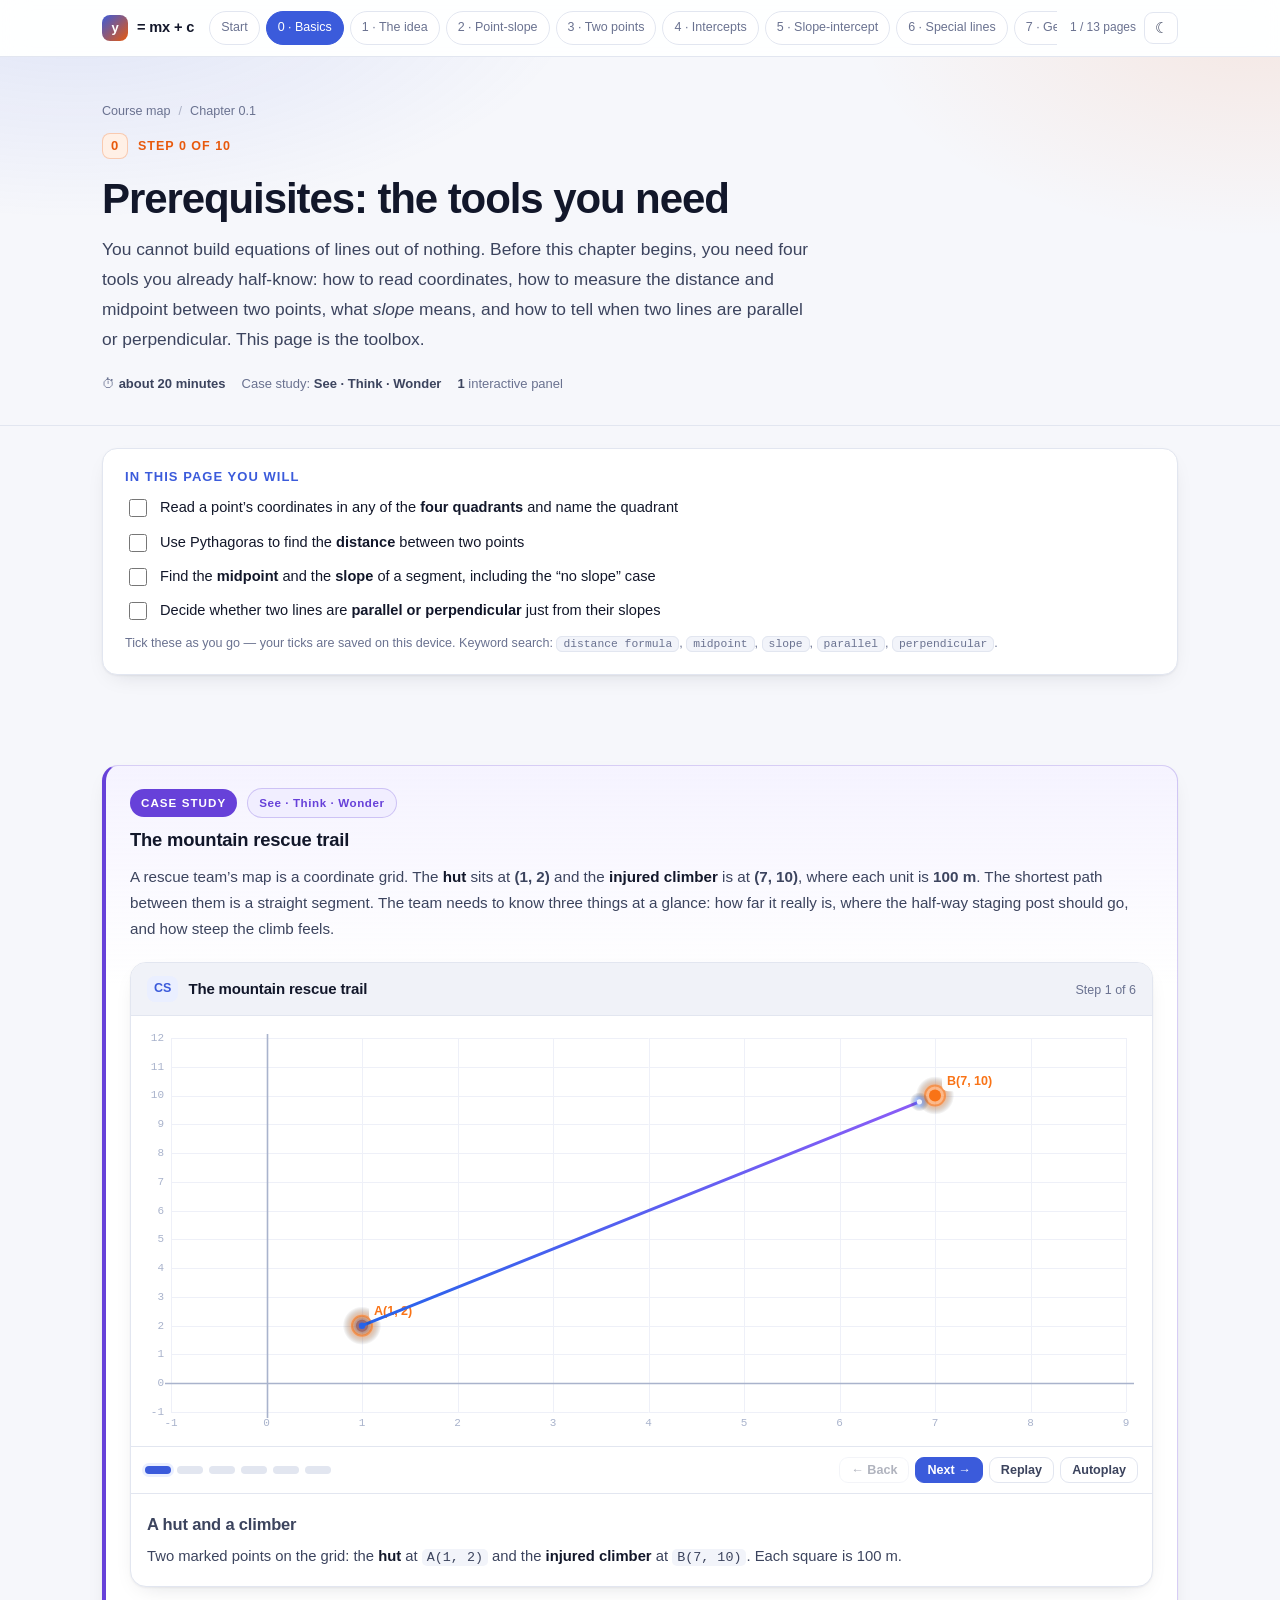
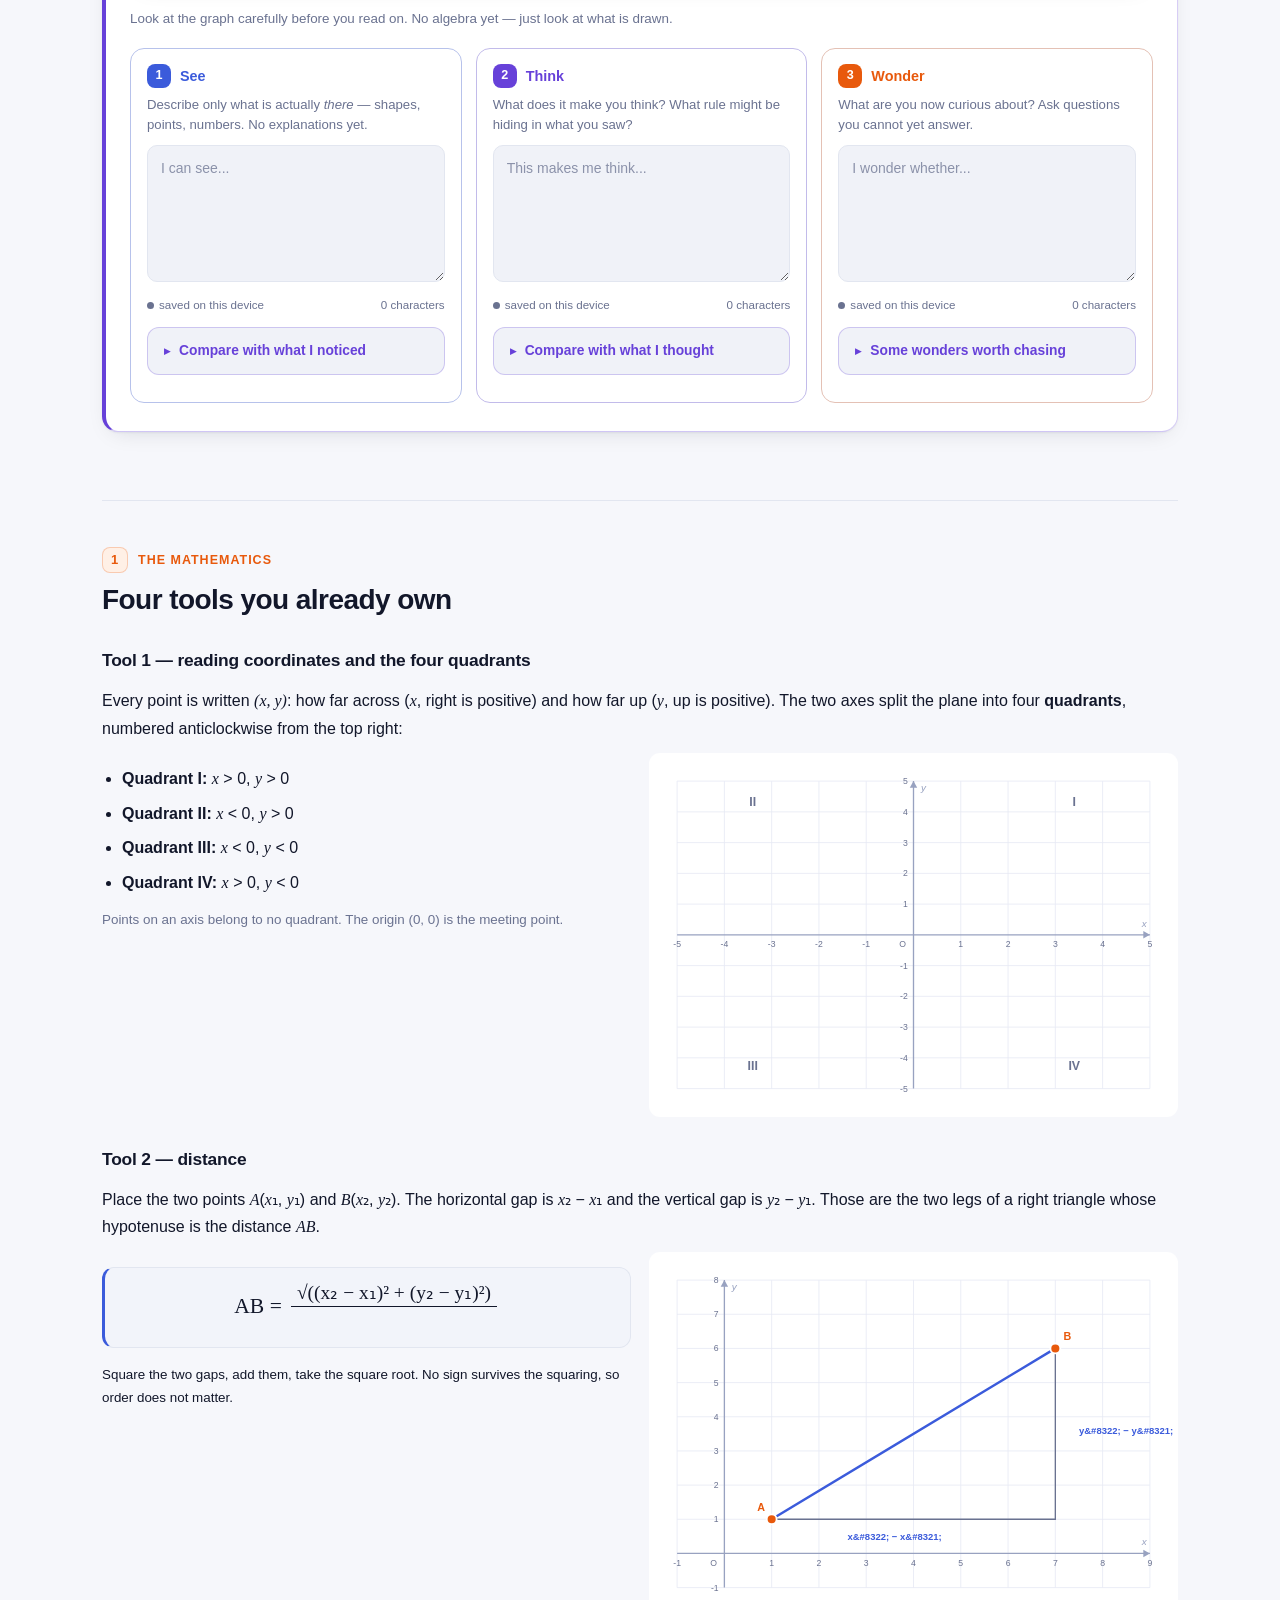
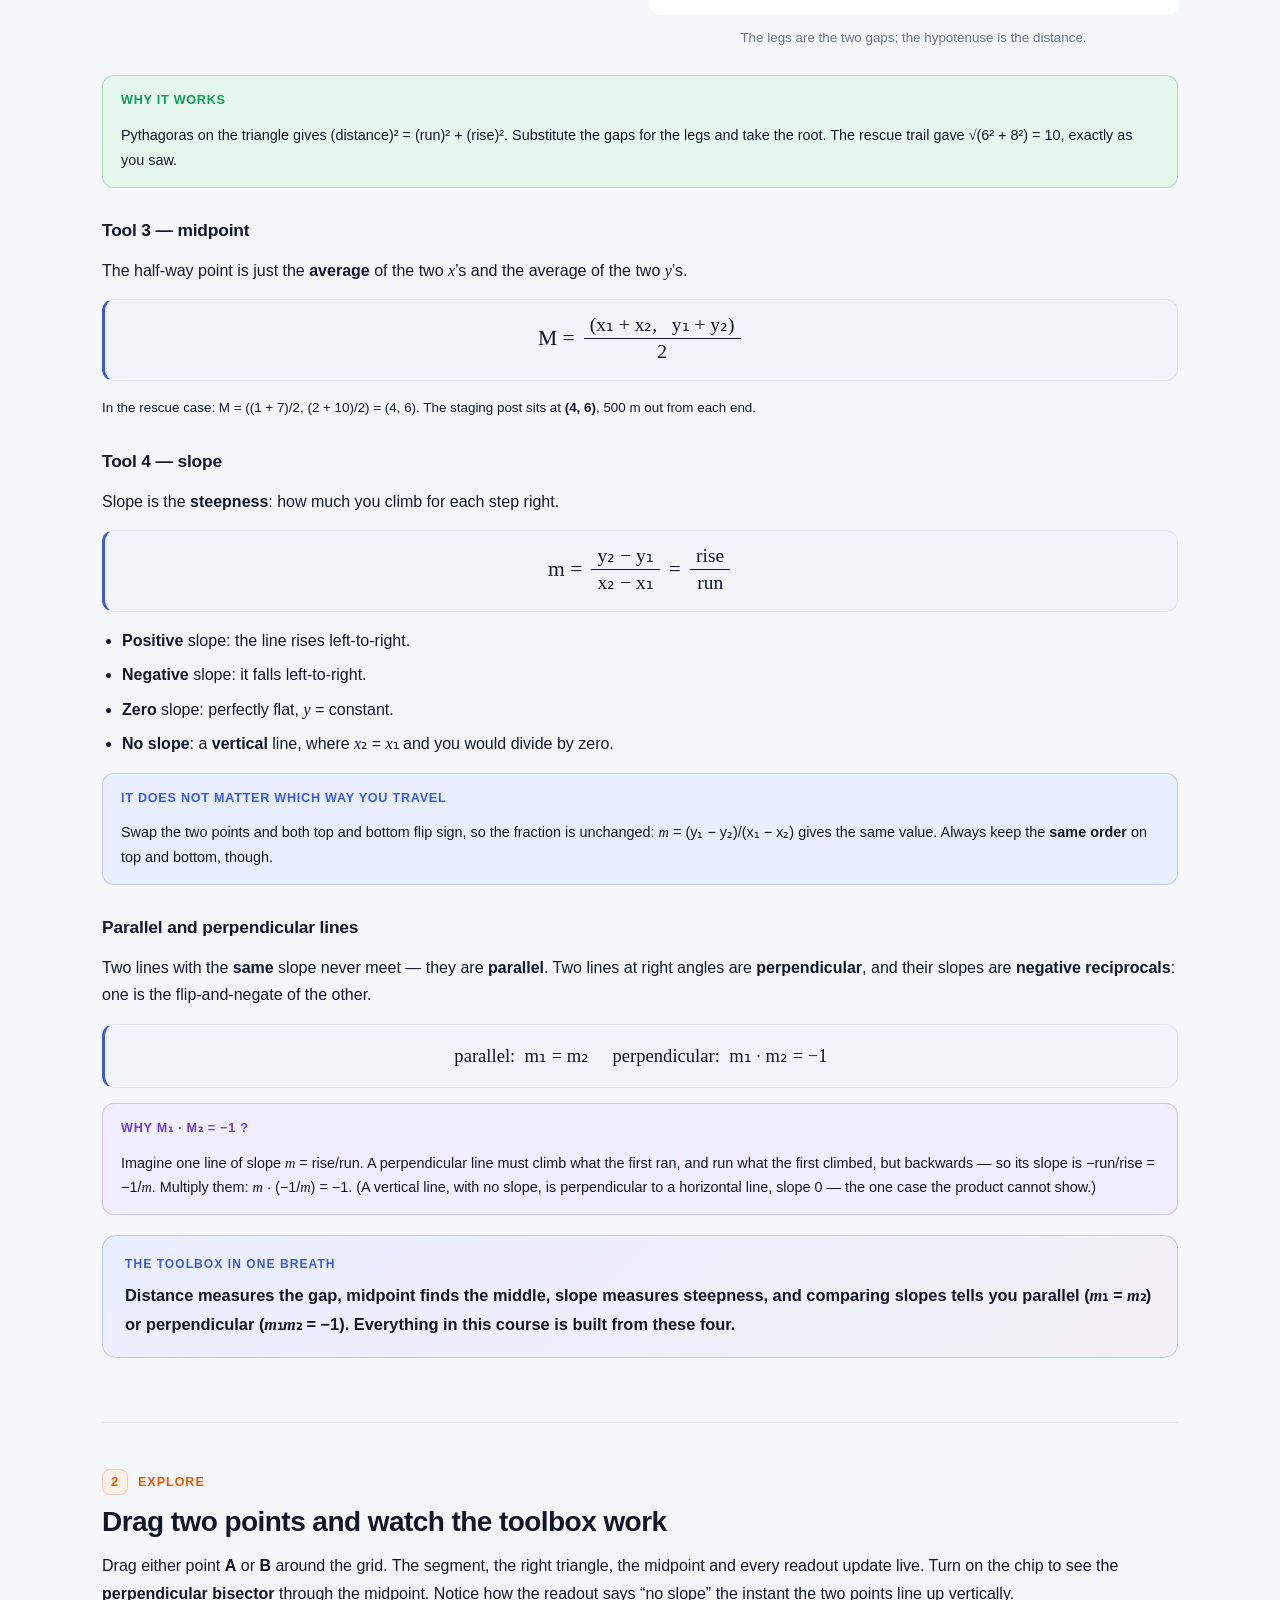
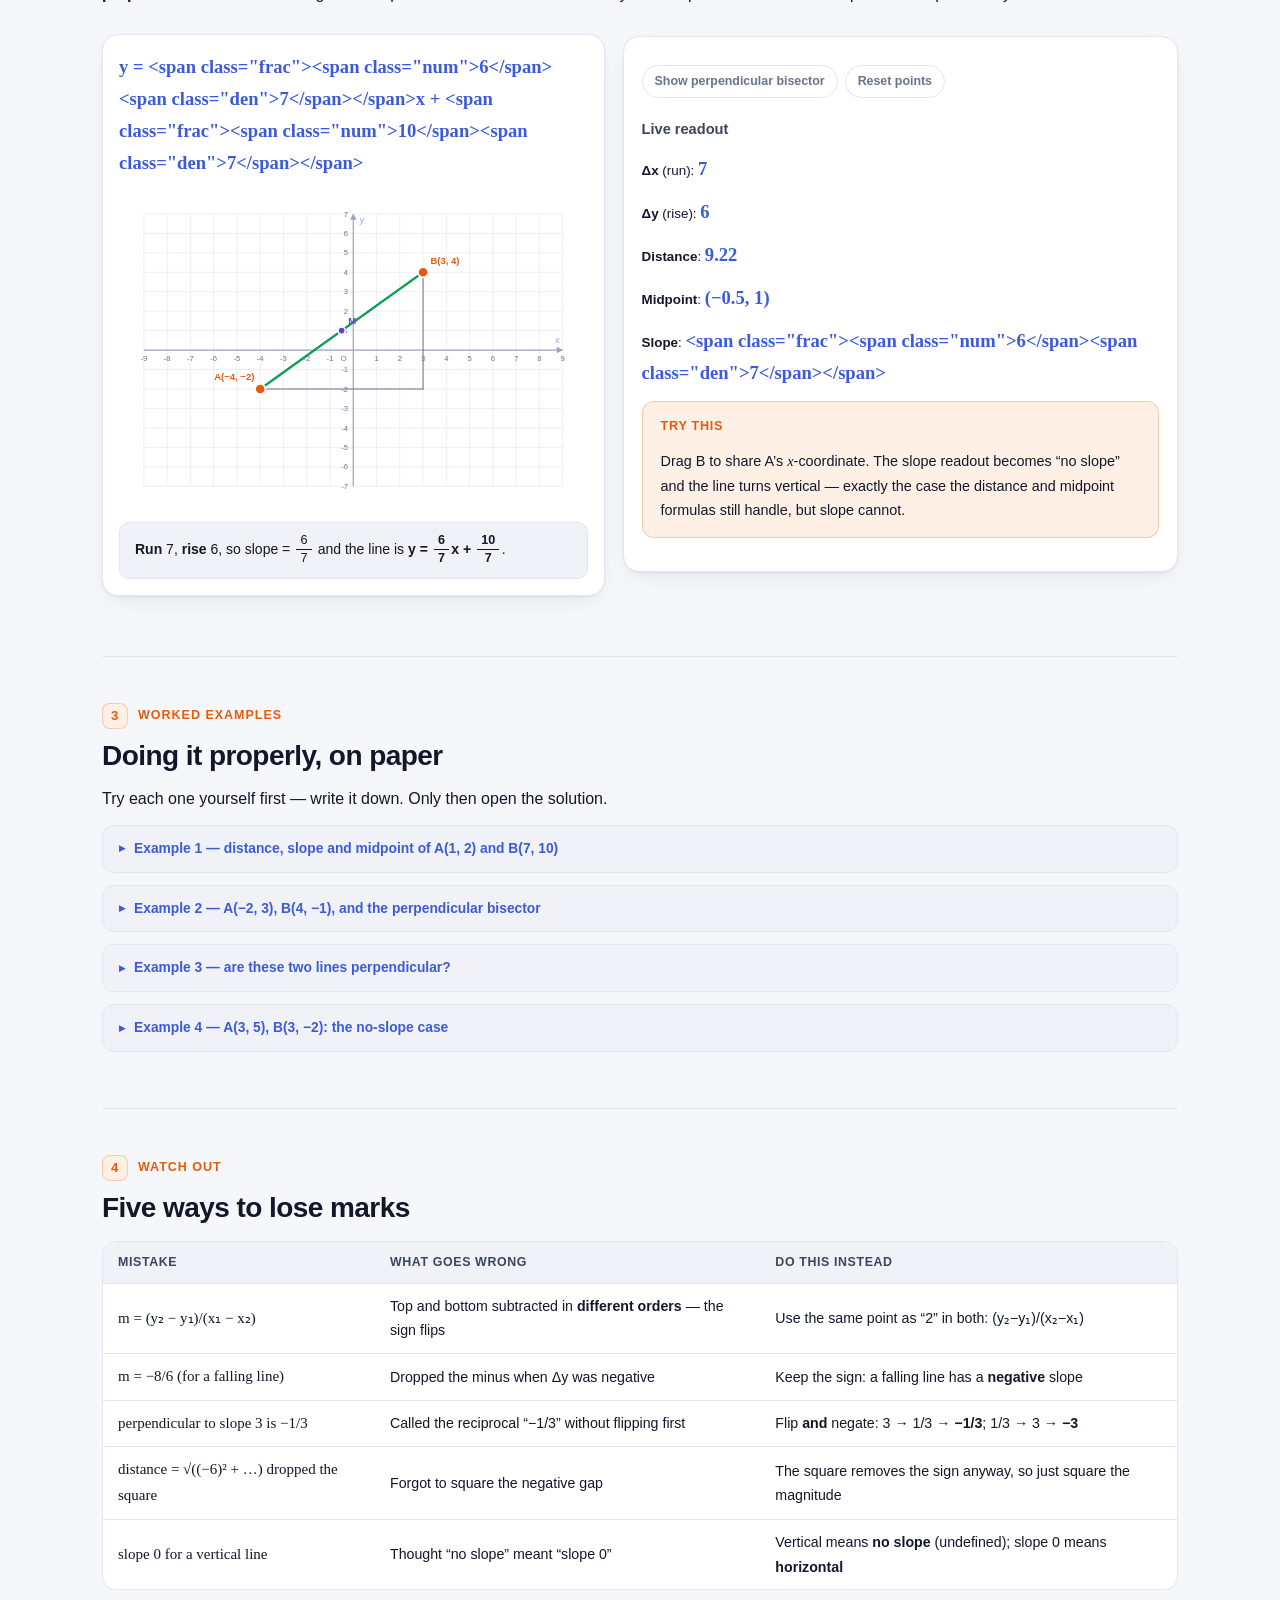
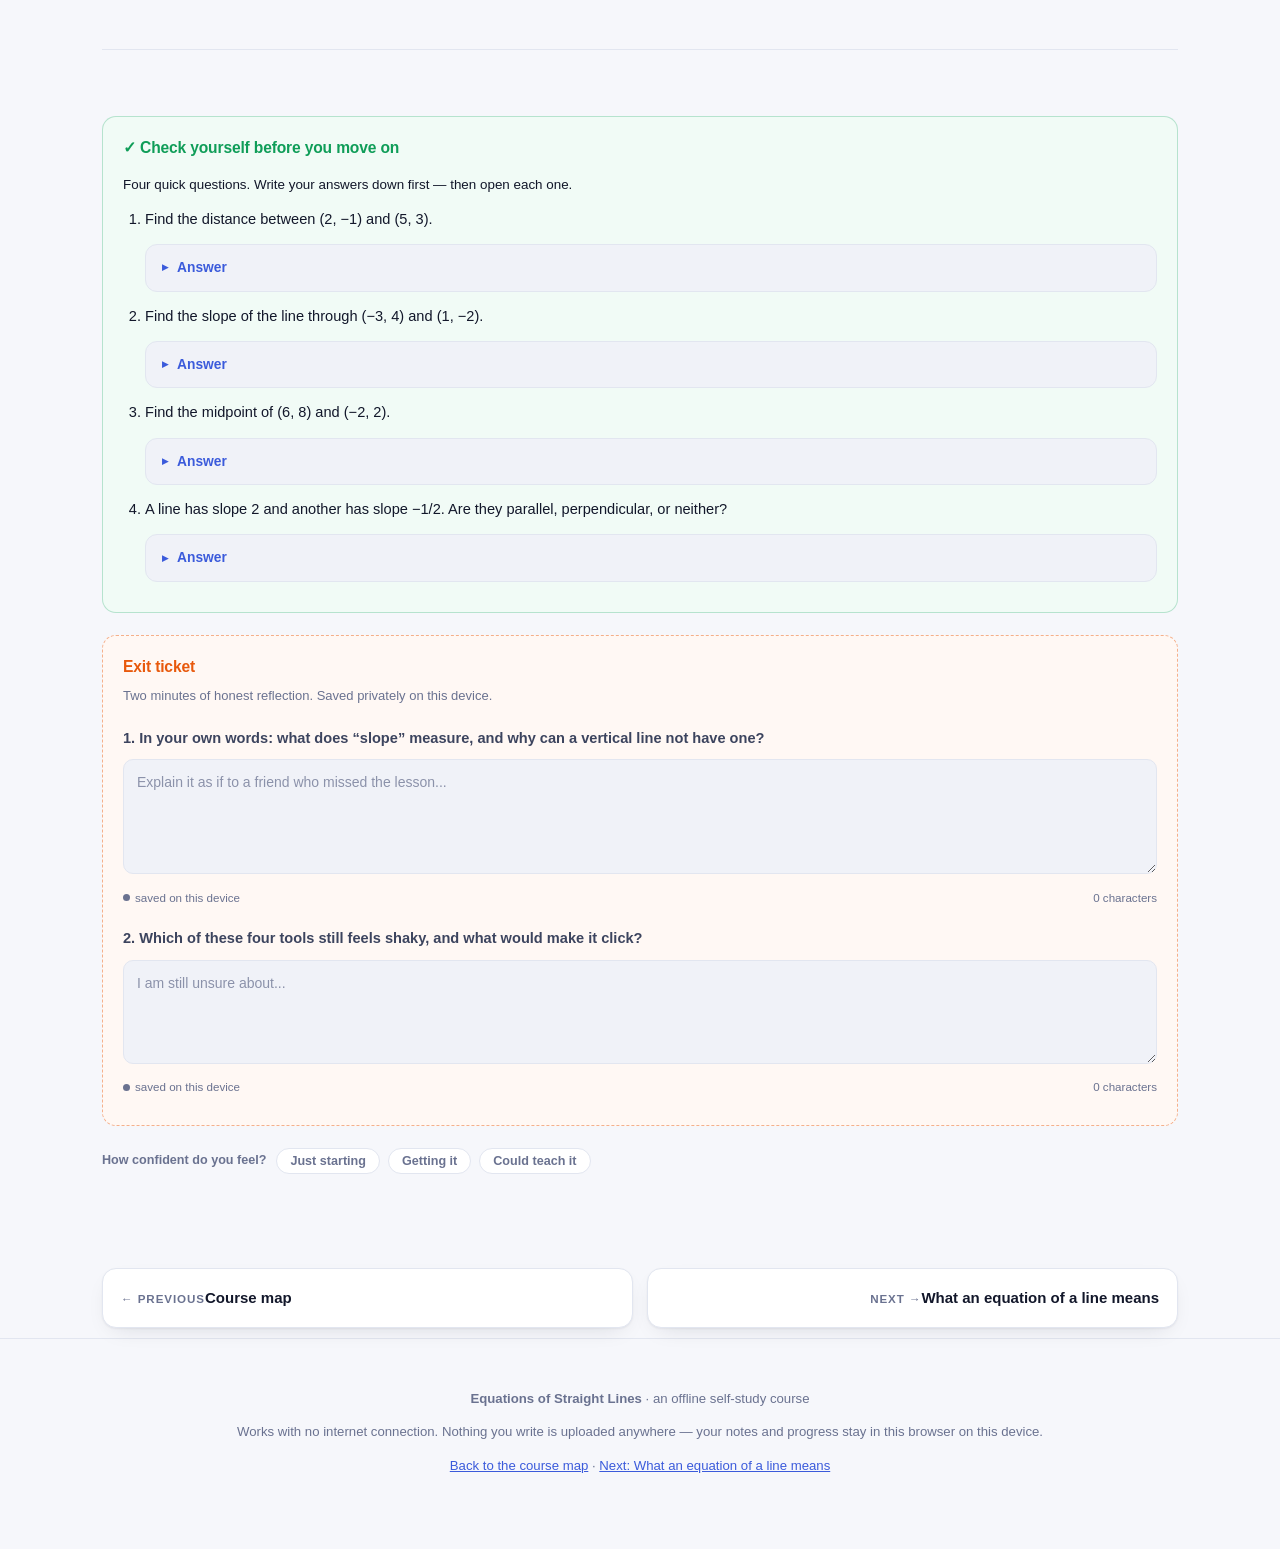
==== commit 987638a4: "Add animated canvas boards to every page Introduces assets/anim.js, an offline Canvas-2D timeline en" ====
--- a/01-prerequisites.html
+++ b/01-prerequisites.html
@@ -47,16 +47,7 @@
       <h3>The mountain rescue trail</h3>
       <p class="scene">A rescue team&rsquo;s map is a coordinate grid. The <span class="role">hut</span> sits at <b>(1, 2)</b> and the <span class="role">injured climber</span> is at <b>(7, 10)</b>, where each unit is <b>100&nbsp;m</b>. The shortest path between them is a straight segment. The team needs to know three things at a glance: how far it really is, where the half-way staging post should go, and how steep the climb feels.</p>
 
-      <div class="plotbox">
-        <div class="plot-head">
-          <div class="eqout" id="rescueEq">run = 6 &nbsp; rise = 8</div>
-          <div class="legend">
-            <span><i style="background:var(--good)"></i>the straight trail</span>
-            <span><i style="background:var(--accent)"></i>hut &amp; climber</span>
-          </div>
-        </div>
-        <svg class="plot static" id="plotRescue" aria-label="A right triangle on a grid joining the hut at (1,2) to the climber at (7,10), with a horizontal run of 6 and a vertical rise of 8"></svg>
-      </div>
+      <div id="boardRescue"></div>
 
       <p class="small muted">Look at the graph carefully before you read on. No algebra yet — just look at what is drawn.</p>
 
@@ -329,22 +320,182 @@
 </footer>
 
 <script src="assets/plot.js"></script>
+<script src="assets/anim.js"></script>
 <script src="assets/app.js"></script>
 <script>
-/* ================= case-study figure: the rescue triangle ================= */
-(function(){
-  var svg = document.getElementById("plotRescue");
-  if (!svg) return;
-  var p = new Plot(svg, {xmin:-1, xmax:9, ymin:-1, ymax:12, stepX:1, stepY:1, labelStepX:1, labelStepY:2});
-  p.reset();
-  // right triangle legs
-  p.seg(1, 2, 7, 2, {color:"var(--ink-3)", width:1.6, dash:"4 3"});
-  p.seg(7, 2, 7, 10, {color:"var(--ink-3)", width:1.6, dash:"4 3"});
-  p.seg(1, 2, 7, 10, {color:"var(--good)", width:3.2});
-  p.point(1, 2, {color:"var(--accent)", r:7, label:"hut (1, 2)", labelDx:-8, labelDy:-12, anchor:"end"});
-  p.point(7, 10, {color:"var(--accent)", r:7, label:"climber (7, 10)", labelDx:10, labelDy:-11});
-  p.text(4, 2 - 0.7, "run = 6", {size:12.5, color:"var(--brand)"});
-  p.text(7 + 0.4, 6, "rise = 8", {size:12.5, color:"var(--brand)", anchor:"start"});
+/* ================= animated board: the mountain rescue trail ================= */
+(function () {
+  if (!window.Anim) return;
+  var E = Anim.E, seg = Anim.seg, nf = Anim.nf, fr = Anim.fr, lerp = Anim.lerp;
+
+  function gcd(x, y) { x = Math.round(x); y = Math.round(y); while (y) { var t = x % y; x = y; y = t; } return x || 1; }
+  function isInt(v) { return Math.abs(v - Math.round(v)) < 1e-9; }
+  function fr2(a, b) {
+    if (!isFinite(a) || !isFinite(b) || Math.abs(b) < 1e-9) return "—";
+    var A = a, B = b, s = 0;
+    while ((!isInt(A) || !isInt(B)) && s < 6) { A *= 10; B *= 10; s++; }
+    A = Math.round(A); B = Math.round(B);
+    var k = gcd(Math.abs(A), Math.abs(B)) || 1; A /= k; B /= k;
+    var sign = (A / B < 0) ? "−" : ""; A = Math.abs(A); B = Math.abs(B);
+    if (B === 1) return sign + A;
+    return sign + A + "/" + B;
+  }
+
+  var AX = 1, AY = 2, BX = 7, BY = 10;
+  var lesson = {
+    id: "rescue", no: "CS", name: "The mountain rescue trail",
+    view: { x: [-1, 9], y: [-1, 12], xs: 1, ys: 1 },
+    controls: [
+      { k: "bx", label: "climber x", min: -1, max: 9, step: 1, value: 7 },
+      { k: "by", label: "climber y", min: -1, max: 12, step: 1, value: 10 },
+      { k: "perp", type: "seg", label: "perpendicular bisector", options: [
+        { v: "off", t: "hidden" }, { v: "on", t: "shown" } ] }
+    ],
+    steps: [
+      {
+        title: "A hut and a climber",
+        dur: 1800,
+        body: "<p>Two marked points on the grid: the <b>hut</b> at <span class='m'>A(1, 2)</span> and the <b>injured climber</b> at <span class='m'>B(7, 10)</span>. Each square is 100&nbsp;m.</p>",
+        draw: function (g, t) {
+          g.dot(AX, AY, { color: "c3", r: 6, alpha: E(t, 0, .45), halo: true, pulse: true, label: "A(1, 2)", dx: 12, dy: -15 });
+          g.dot(BX, BY, { color: "c3", r: 6, alpha: E(t, .3, .85), halo: true, pulse: true, label: "B(7, 10)", dx: 12, dy: -15 });
+          g.seg(AX, AY, BX, BY, { color: "c1", w: 3, t: E(t, .6, 1), head: true, grad: ["c1", "c4"] });
+          g.tracer(AX, AY, BX, BY, { color: "c1", w: 3.2, alpha: E(t, .7, 1) });
+        }
+      },
+      {
+        title: "The run and the rise",
+        dur: 2200,
+        body: "<p>The straight distance hides a right triangle. The flat leg runs from A to (7,&nbsp;2): that is the <b>run = 6</b>. The vertical leg climbs from (7,&nbsp;2) to B: that is the <b>rise = 8</b>.</p>",
+        draw: function (g, t) {
+          g.seg(AX, AY, BX, BY, { color: "c1", w: 3, alpha: .45, t: 1 });
+          var r1 = E(t, 0, .4);
+          g.seg(AX, AY, BX, AY, { color: "c2", w: 2.6, t: r1 });
+          var r2 = E(t, .4, .8);
+          g.seg(BX, AY, BX, BY, { color: "c2", w: 2.6, t: r2 });
+          g.rightAngle(BX, AY, -1, 1, { alpha: E(t, .5, .9) });
+          g.lab("run = 6", (AX + BX) / 2, AY, { dx: 0, dy: 18, align: "center", size: 12, color: "c2", bold: true, alpha: r1 });
+          g.lab("rise = 8", BX, (AY + BY) / 2, { dx: 12, dy: 0, size: 12, color: "c2", bold: true, alpha: r2 });
+        }
+      },
+      {
+        title: "How far is it really?",
+        dur: 2400,
+        body: "<p>Pythagoras on that triangle: AB = √(6² + 8²) = √100 = 10 squares. At 100&nbsp;m per square, that is <b>1000&nbsp;m</b> of real climbing.</p>",
+        draw: function (g, t) {
+          var th = E(t, 0, .55);
+          g.seg(AX, AY, BX, BY, { color: "c1", w: 8, alpha: .22, t: th });
+          g.seg(AX, AY, BX, BY, { color: "c1", w: 3, t: th });
+          g.dot(AX, AY, { color: "c3", r: 6, halo: true, label: "A(1, 2)", dx: 12, dy: -15 });
+          g.dot(BX, BY, { color: "c3", r: 6, halo: true, pulse: true, label: "B(7, 10)", dx: 12, dy: -15 });
+          g.corner("AB = √(6² + 8²) = √100 = 10", { alpha: E(t, .4, 1) });
+          g.lab("10 squares = 1000 m", (AX + BX) / 2, (AY + BY) / 2, { dx: 0, dy: -14, align: "center", color: "c3", bold: true, alpha: E(t, .55, 1) });
+          g.tracer(AX, AY, BX, BY, { color: "c3", w: 3.4, alpha: E(t, .6, 1) });
+        }
+      },
+      {
+        title: "The half-way post",
+        dur: 2200,
+        body: "<p>The staging post sits at the midpoint — the average of the two coordinates. Here that is <b>(4, 6)</b>, exactly 500&nbsp;m out from each end.</p>",
+        draw: function (g, t) {
+          g.seg(AX, AY, BX, BY, { color: "c1", w: 3, alpha: .4, t: 1 });
+          var a = E(t, 0, .5);
+          g.dot(4, 6, { color: "c3", r: 6, alpha: a, halo: true, pulse: true, label: "midpoint (4, 6)", dx: 0, dy: -16, align: "center" });
+          var g2 = E(t, .3, .8);
+          g.seg(4, 6, 4, 0, { color: "muted", w: 1, dash: [3, 3], alpha: g2 * .7 });
+          g.seg(4, 6, 0, 6, { color: "muted", w: 1, dash: [3, 3], alpha: g2 * .7 });
+        }
+      },
+      {
+        title: "How steep is the path?",
+        dur: 2400,
+        body: "<p>The <b>slope</b> is just rise over run: 8 / 6 = 4/3. The climber gains 4&nbsp;m of height for every 3&nbsp;m walked across. That ratio is the slope.</p>",
+        draw: function (g, t) {
+          g.seg(AX, AY, BX, BY, { color: "c1", w: 3, alpha: .4, t: 1 });
+          var r1 = E(t, 0, .4);
+          g.seg(AX, AY, BX, AY, { color: "c2", w: 3, t: r1 });
+          var r2 = E(t, .3, .7);
+          g.seg(BX, AY, BX, BY, { color: "c2", w: 3, t: r2 });
+          g.rightAngle(BX, AY, -1, 1, { alpha: E(t, .4, .8) });
+          g.lab("run = 6", (AX + BX) / 2, AY, { dx: 0, dy: 18, align: "center", size: 12, color: "c2", bold: true, alpha: r1 });
+          g.lab("rise = 8", BX, (AY + BY) / 2, { dx: 12, dy: 0, size: 12, color: "c2", bold: true, alpha: r2 });
+          g.corner("slope = rise / run = 8/6 = 4/3", { alpha: E(t, .6, 1) });
+        }
+      },
+      {
+        title: "Explore: move the climber",
+        dur: 900, explore: true,
+        body: "<p>Use the sliders to reposition B. Watch the distance, midpoint and slope update live. Switch the perpendicular bisector on (it is the set of points equally far from A and B).</p>",
+        draw: function (g, t, P) {
+          var ax = AX, ay = AY, bx = P.bx, by = P.by;
+          var dx = bx - ax, dy = by - ay;
+          if (Math.abs(dx) < 1e-9) {
+            g.vl(ax, { color: "c1", w: 3, from: Math.min(ay, by), to: Math.max(ay, by) });
+          } else {
+            g.seg(ax, ay, bx, by, { color: "c1", w: 3, t: 1 });
+          }
+          g.dot(ax, ay, { color: "c3", r: 6, halo: true, label: "A(1, 2)", dx: 12, dy: -15 });
+          g.dot(bx, by, { color: "c3", r: 6, halo: true, label: "B(" + nf(bx, 0) + ", " + nf(by, 0) + ")", dx: 12, dy: -15 });
+          var mx = (ax + bx) / 2, my = (ay + by) / 2;
+          g.dot(mx, my, { color: "c4", r: 5, halo: true, label: "M", dx: -10, dy: 14, align: "right", alpha: .95 });
+          if (P.perp === "on") {
+            if (Math.abs(dx) < 1e-9) {
+              g.hl(my, { color: "c4", w: 2.6, dash: [6, 4] });
+              g.lab("y = " + nf(my, 0), bx, my, { dx: 0, dy: -14, align: "center", color: "c4", bold: true });
+            } else if (Math.abs(dy) < 1e-9) {
+              g.vl(mx, { color: "c4", w: 2.6, dash: [6, 4] });
+              g.lab("x = " + nf(mx, 0), mx, 10.5, { dx: 0, dy: -14, align: "center", color: "c4", bold: true });
+            } else {
+              var mp = -dx / dy, cp = my - mp * mx;
+              g.line(mp, cp, { color: "c4", w: 2.6, dash: [6, 4] });
+              var cand = [-0.5, 1, 3, 5, 7, 8.5], lx = null, ly = null;
+              for (var ci = 0; ci < cand.length; ci++) {
+                var yy = mp * cand[ci] + cp;
+                if (yy >= 0.5 && yy <= 11.5) { lx = cand[ci]; ly = yy; break; }
+              }
+              if (lx !== null) g.lab(Anim.eqMC(mp, cp), lx, ly, { dx: 0, dy: -14, align: "center", color: "c4", bold: true });
+            }
+          }
+          if (Math.abs(dx) < 1e-9) g.corner("the segment is vertical: x = " + nf(ax, 0), { alpha: .95 });
+        },
+        readout: function (P) {
+          var ax = AX, ay = AY, bx = P.bx, by = P.by;
+          var dx = bx - ax, dy = by - ay;
+          var dist = Math.sqrt(dx * dx + dy * dy);
+          var mx = (ax + bx) / 2, my = (ay + by) / 2;
+          var lines = [];
+          lines.push("Δx (run) = " + nf(dx, 0));
+          lines.push("Δy (rise) = " + nf(dy, 0));
+          lines.push("distance = " + nf(dist, 2) + " squares = " + nf(dist * 100, 0) + " m");
+          lines.push("midpoint = (" + nf(mx, 1) + ", " + nf(my, 1) + ")");
+          if (Math.abs(dx) < 1e-9) {
+            lines.push("slope: does not exist — the points are stacked vertically");
+          } else {
+            lines.push("slope = " + fr2(dy, dx));
+          }
+          if (P.perp === "on") {
+            if (Math.abs(dx) < 1e-9) {
+              lines.push("perp bisector: y = " + nf(my, 0) + " (slope 0)");
+            } else if (Math.abs(dy) < 1e-9) {
+              lines.push("perp bisector: x = " + nf(mx, 0) + " (slope undefined)");
+            } else {
+              var mp = -dx / dy, cp = my - mp * mx;
+              lines.push("perp bisector slope = " + fr2(-dx, dy));
+              lines.push("perp bisector: " + Anim.eqMC(mp, cp));
+            }
+          }
+          return lines.join("<br>");
+        }
+      }
+    ]
+  };
+
+  function mount(id, lesson) {
+    var el = document.getElementById(id);
+    if (!el) return;
+    try { Anim.mount(el, lesson); } catch (e) { el.innerHTML = ""; }
+  }
+  mount("boardRescue", lesson);
 })();
 
 /* ================= quadrants figure ================= */
--- a/assets/style.css
+++ b/assets/style.css
@@ -420,3 +420,117 @@
   .case,.card,.plotbox,.selfcheck,.reflect{break-inside:avoid;box-shadow:none}
   textarea.write{border:1px solid #bbb;min-height:70px}
 }
+
+/* ============================================================
+   ANIMATED CANVAS BOARDS  (assets/anim.js)
+   ============================================================ */
+:root{
+  --cv-sheet:#ffffff;
+  --cv-paper:#fbfcff;
+  --cv-grid:#eef0f8;   /* deliberately faint */
+  --cv-grid2:#dbe2f0;
+  --cv-axis:#a9b3cc;
+  --cv-ink:#131832;
+  --cv-muted:#6b7492;
+  --cv-c1:#2563eb;   /* primary line  — vivid blue   */
+  --cv-c2:#10b981;   /* secondary     — emerald      */
+  --cv-c3:#f97316;   /* emphasis      — orange       */
+  --cv-c4:#8b5cf6;   /* fourth        — violet       */
+  --cv-c5:#ef4444;   /* warning / bad — red          */
+  --cv-c6:#06b6d4;   /* fifth         — cyan         */
+  --cv-hl:#fff2cc;
+  --cv-body:-apple-system,BlinkMacSystemFont,"Segoe UI","PingFang SC","Hiragino Sans GB","Microsoft YaHei",Inter,Roboto,Helvetica,Arial,sans-serif;
+  --cv-mono:ui-monospace,SFMono-Regular,"SF Mono",Menlo,Consolas,"Liberation Mono",monospace;
+}
+html[data-theme="dark"]{
+  --cv-sheet:#141924;
+  --cv-paper:#111621;
+  --cv-grid:#1d2534;
+  --cv-grid2:#2a3448;
+  --cv-axis:#5a688f;
+  --cv-ink:#eaeeff;
+  --cv-muted:#9aa5c2;
+  --cv-c1:#60a5fa;
+  --cv-c2:#34d399;
+  --cv-c3:#fbbf24;
+  --cv-c4:#a78bfa;
+  --cv-c5:#f87171;
+  --cv-c6:#22d3ee;
+  --cv-hl:#3a2f14;
+}
+
+.board{
+  background:var(--surface);border:1px solid var(--line);border-radius:16px;
+  box-shadow:var(--shadow);overflow:hidden;margin:20px 0;
+}
+.board-head{
+  display:flex;align-items:center;justify-content:space-between;gap:12px;flex-wrap:wrap;
+  padding:12px 16px;border-bottom:1px solid var(--line);background:var(--surface-2);
+}
+.bh-l{display:flex;align-items:center;gap:10px;min-width:0}
+.bh-no{
+  flex:none;min-width:26px;height:26px;padding:0 7px;border-radius:8px;
+  display:inline-flex;align-items:center;justify-content:center;
+  background:var(--brand-soft);color:var(--brand);font-weight:700;font-size:12.5px;font-variant-numeric:tabular-nums;
+}
+.bh-title{font-weight:700;font-size:15px;letter-spacing:-.01em}
+.bh-step{font-size:12.5px;color:var(--ink-3);font-variant-numeric:tabular-nums;white-space:nowrap}
+
+.stage{position:relative;background:var(--cv-sheet);line-height:0}
+.stage canvas{display:block;width:100%;height:clamp(300px,46vw,430px);touch-action:none}
+
+.board-bar{
+  display:flex;align-items:center;gap:10px;flex-wrap:wrap;
+  padding:10px 14px;border-top:1px solid var(--line);border-bottom:1px solid var(--line);background:var(--bg2);
+}
+.dots{display:flex;gap:6px;flex:1 1 auto;flex-wrap:wrap;align-items:center}
+.dot{
+  width:26px;height:8px;padding:0;border:0;border-radius:99px;background:var(--line);
+  cursor:pointer;transition:background .2s,transform .2s;
+}
+.dot:hover{transform:translateY(-1px)}
+.dot.done{background:var(--brand-2);opacity:.45}
+.dot.on{background:var(--brand);opacity:1;box-shadow:0 0 0 3px var(--brand-soft)}
+.bbtns{display:flex;gap:6px;flex:none}
+.bbtn{
+  border:1px solid var(--line);background:var(--surface);color:var(--ink-2);
+  border-radius:9px;padding:5px 11px;font-size:12.6px;font-weight:600;cursor:pointer;
+  font-family:inherit;transition:background .15s,border-color .15s,color .15s;
+}
+.bbtn:hover:not(:disabled){background:var(--surface-2);color:var(--ink)}
+.bbtn:disabled{opacity:.4;cursor:default}
+.bbtn.pri{background:var(--brand);border-color:var(--brand);color:#fff}
+.bbtn.pri:hover:not(:disabled){filter:brightness(1.08)}
+
+.board-narr{display:grid;grid-template-columns:1fr;gap:16px;padding:16px}
+@media(min-width:860px){ .board-narr.two{grid-template-columns:1.15fr .85fr} }
+.narr-h{font-size:16.5px;font-weight:700;margin:0 0 6px;letter-spacing:-.01em}
+.narr-body{font-size:14.8px;color:var(--ink-2);line-height:1.68}
+.narr-body p{margin:0 0 9px}
+.narr-body p:last-child{margin-bottom:0}
+.narr-body .m{font-family:var(--cv-mono);font-size:13.4px;background:var(--code-bg);padding:1px 5px;border-radius:5px}
+.narr-body b{color:var(--ink)}
+.readout{
+  margin-top:11px;padding:10px 12px;border-radius:10px;background:var(--brand-soft);
+  font-size:13.6px;line-height:1.6;color:var(--ink-2);border:1px solid color-mix(in srgb,var(--brand) 18%,transparent);
+}
+.readout:empty{display:none}
+.readout .warn{color:var(--bad);font-weight:600}
+
+.ctrls{display:none;flex-direction:column;gap:12px;padding:0 16px 16px}
+.ctrls.on{display:flex}
+.ctl{display:flex;flex-direction:column;gap:6px}
+.ctl-head{display:flex;align-items:baseline;justify-content:space-between;gap:10px;font-size:13px}
+.ctl-head span{color:var(--ink-2);font-weight:600}
+.ctl-head output{font-family:var(--cv-mono);font-size:13px;color:var(--brand);font-weight:600}
+.ctl input[type=range]{width:100%;margin:0}
+.seg{display:flex;gap:6px;flex-wrap:wrap}
+.seg button{
+  border:1px solid var(--line);background:var(--surface);color:var(--ink-2);
+  border-radius:9px;padding:6px 12px;font-size:13px;font-weight:600;cursor:pointer;font-family:var(--cv-mono);
+}
+.seg button[aria-pressed="true"]{background:var(--brand);border-color:var(--brand);color:#fff}
+
+@media (prefers-reduced-motion: reduce){
+  .dot{transition:none}
+}
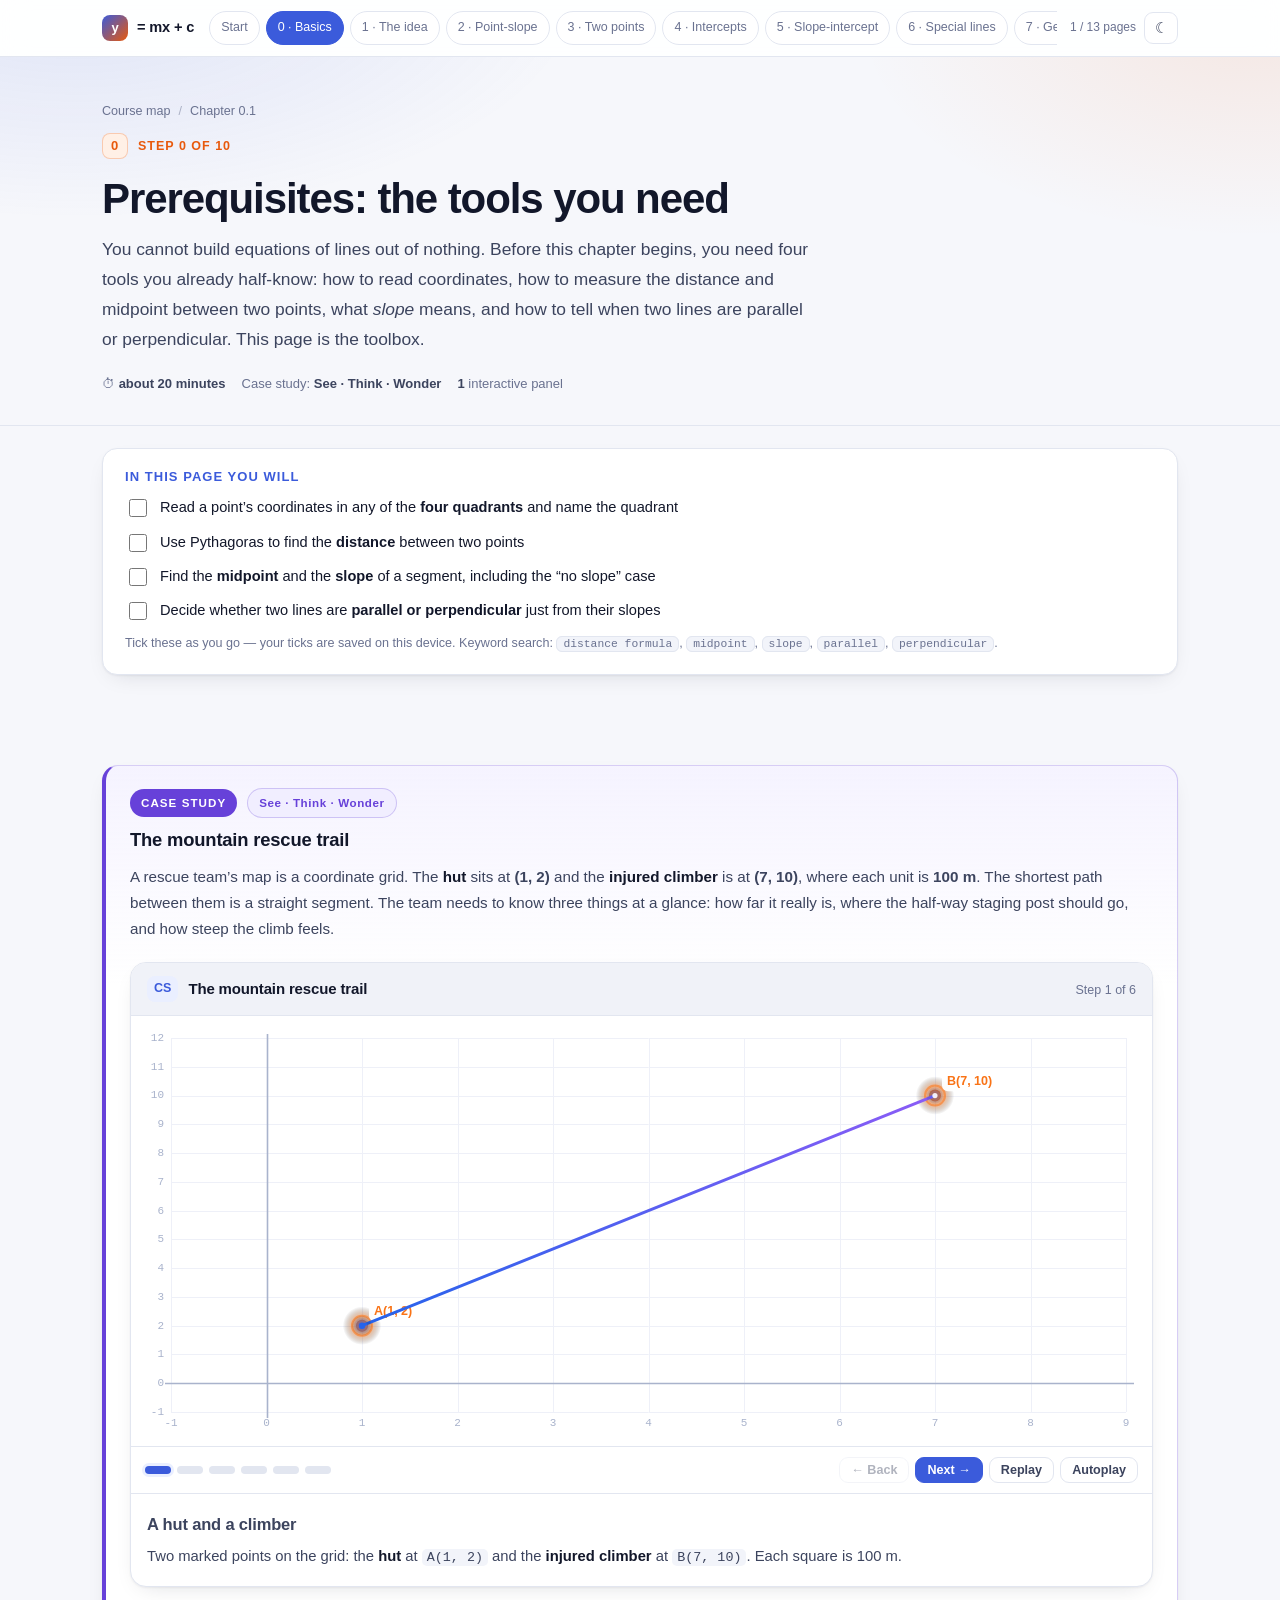
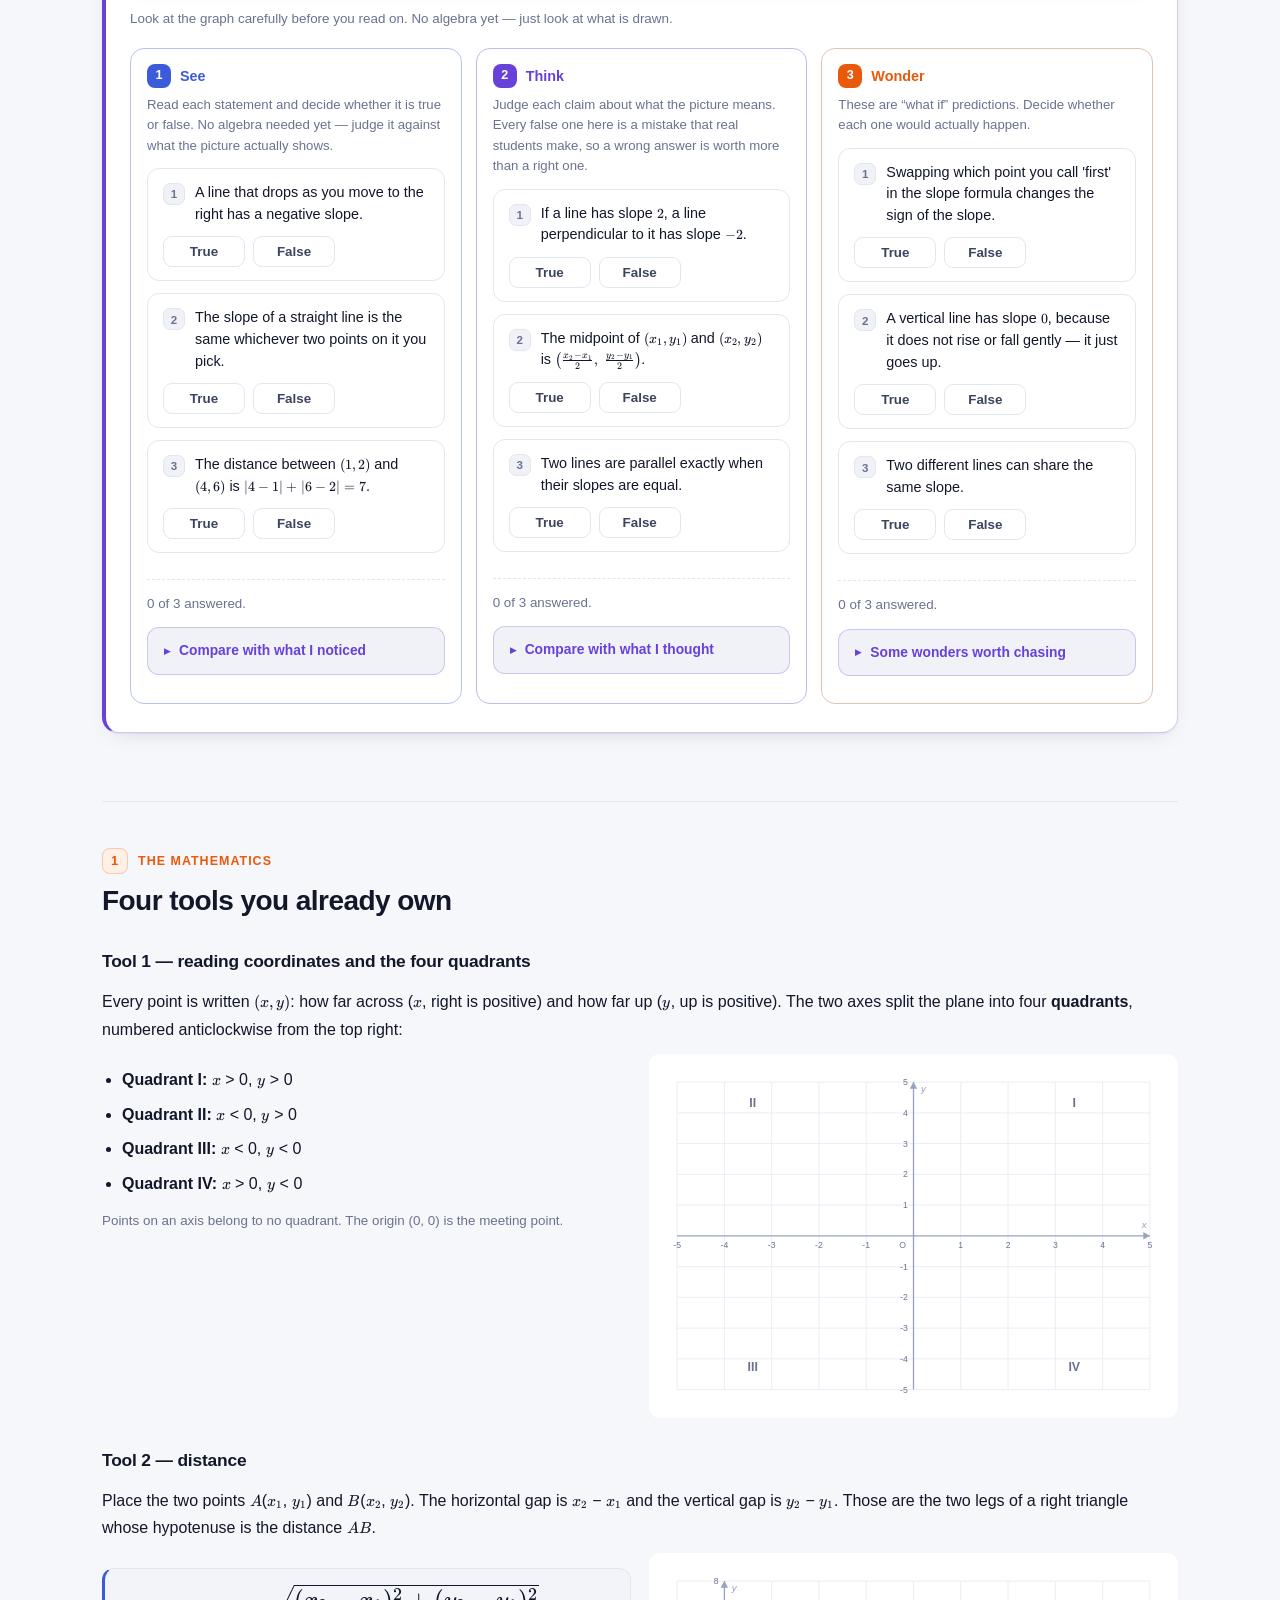
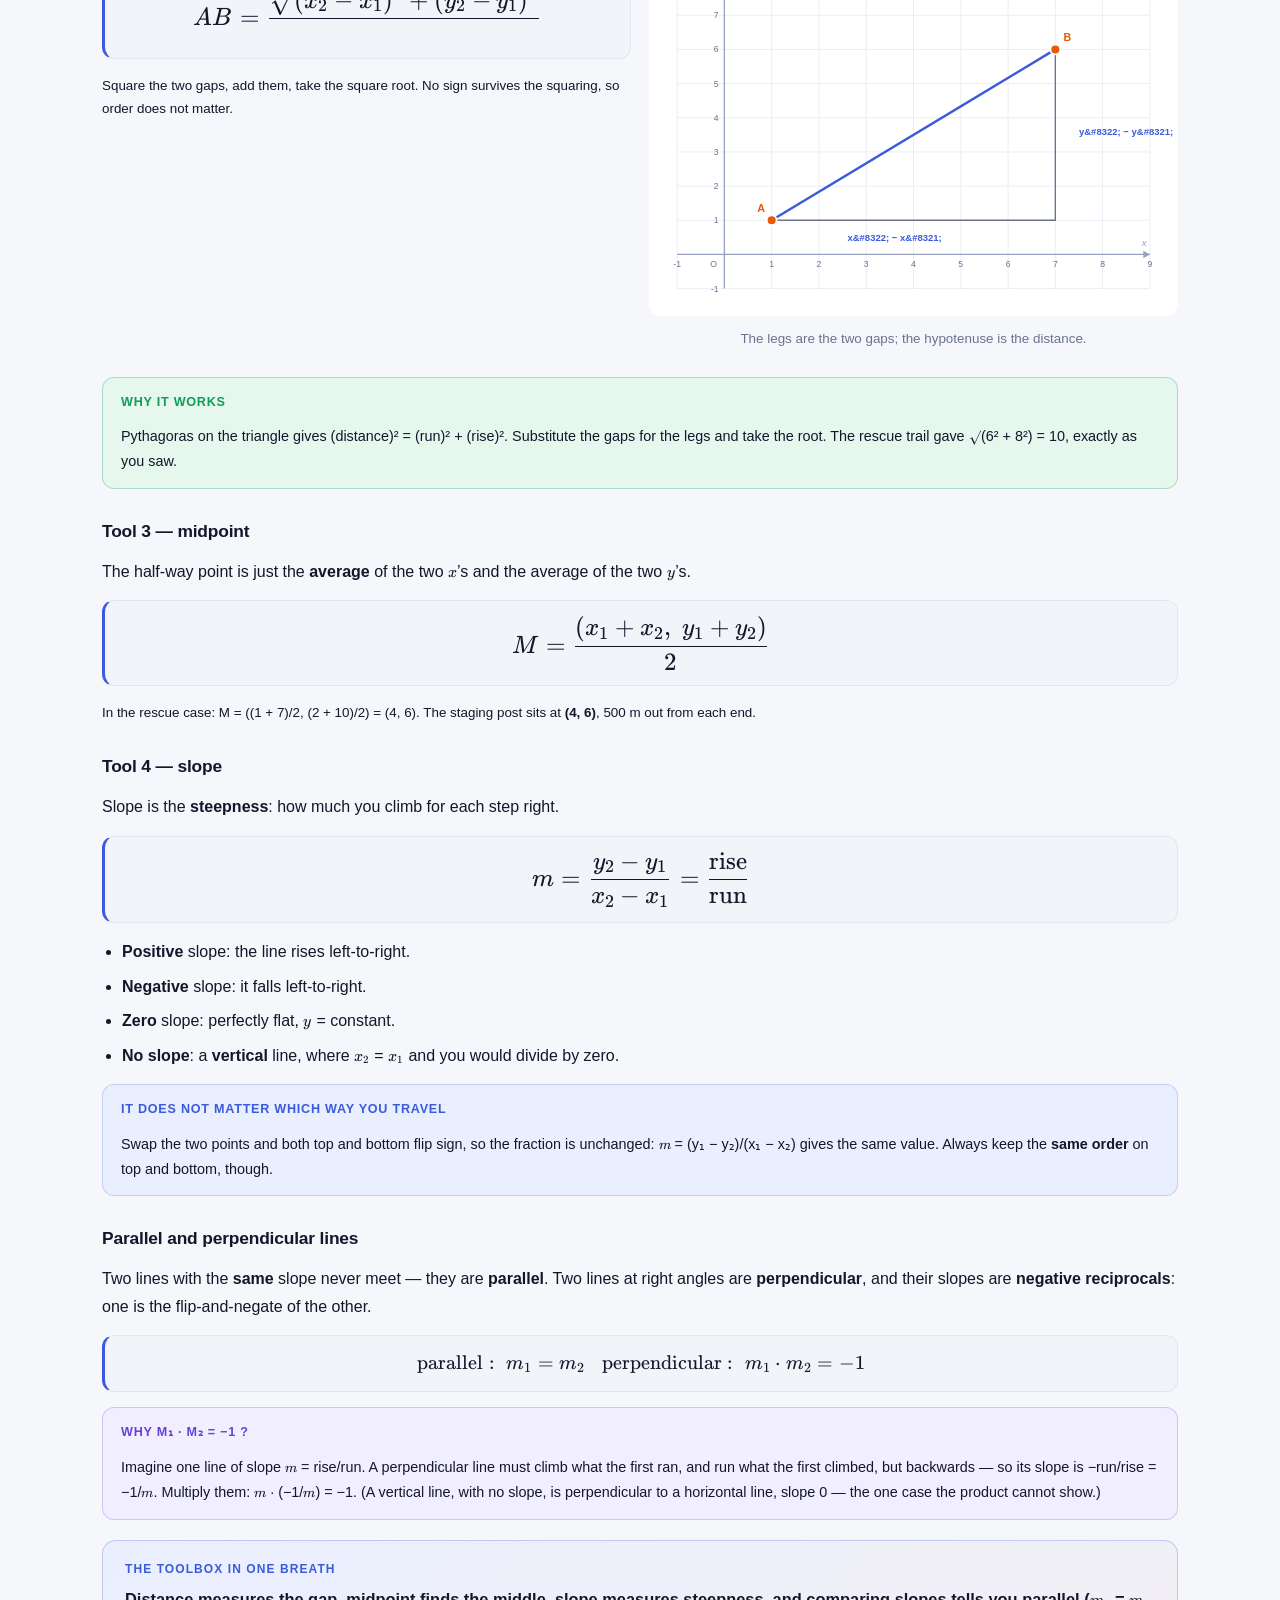
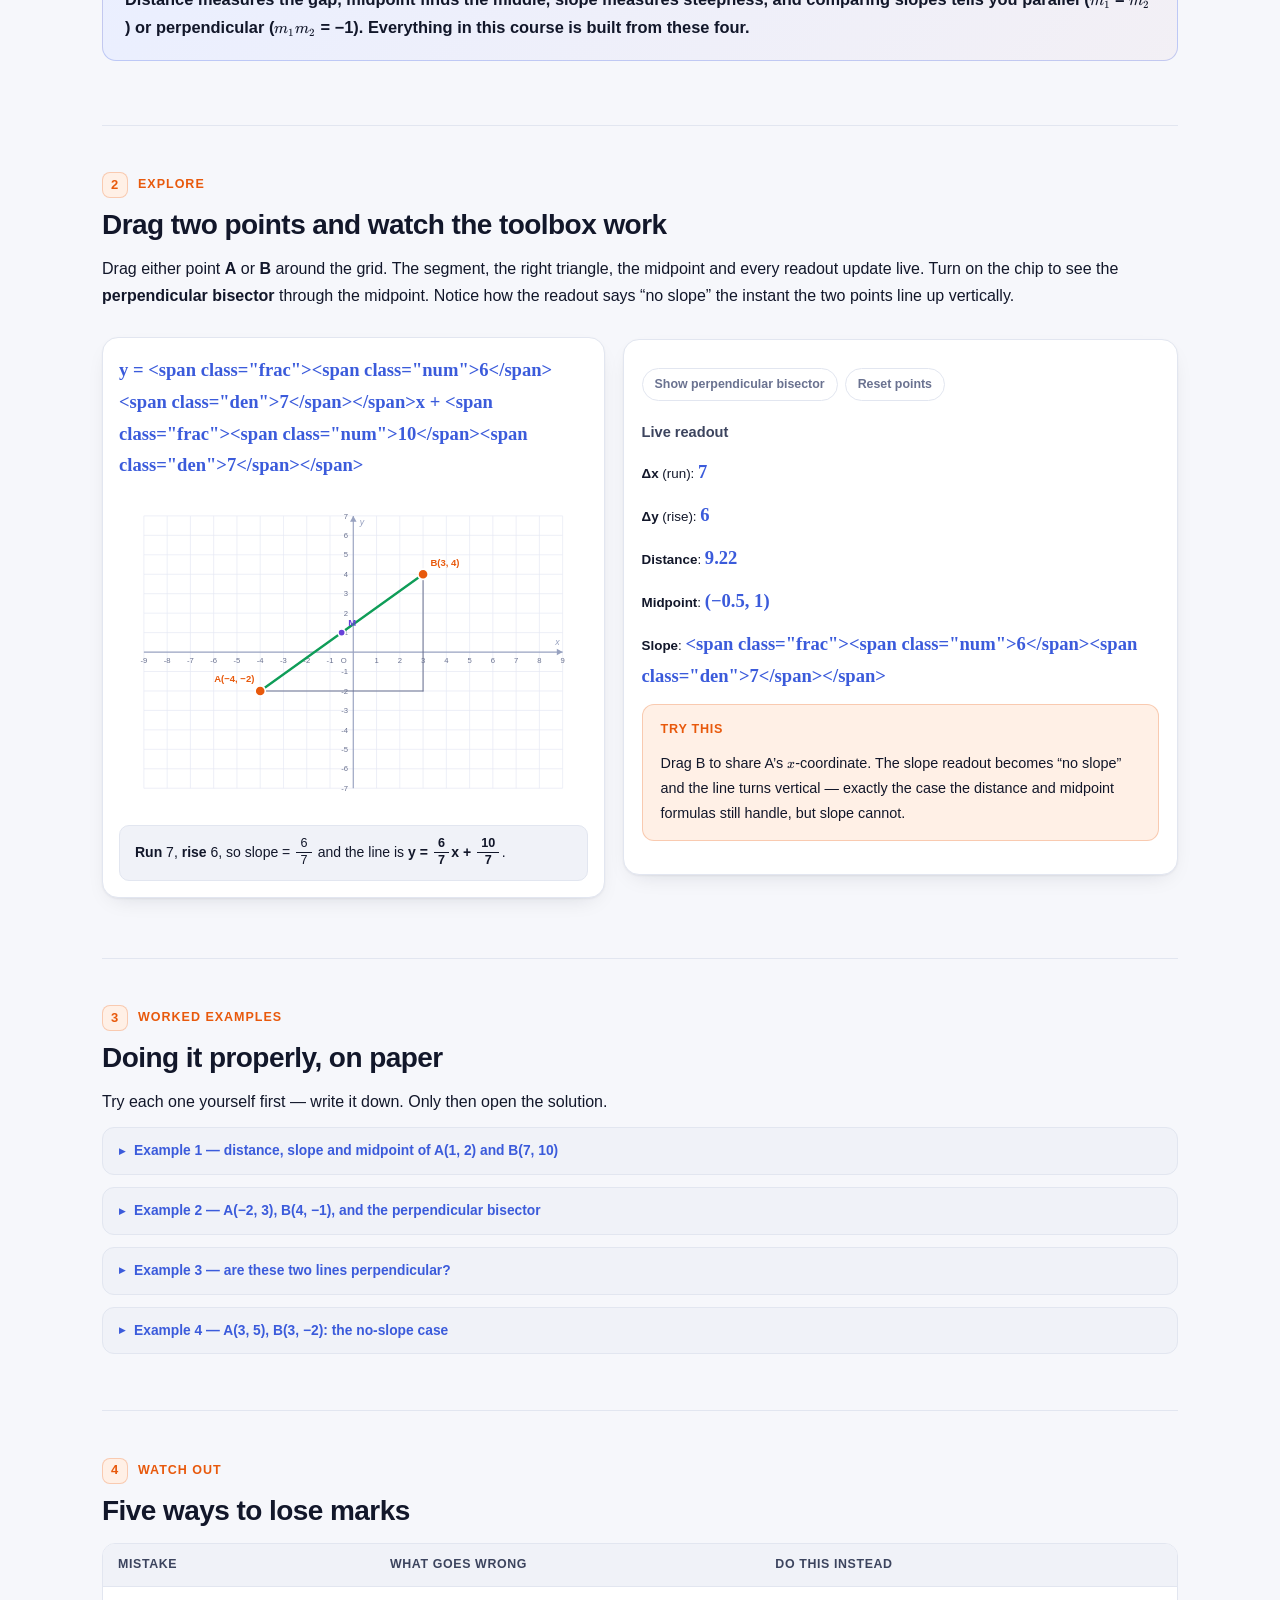
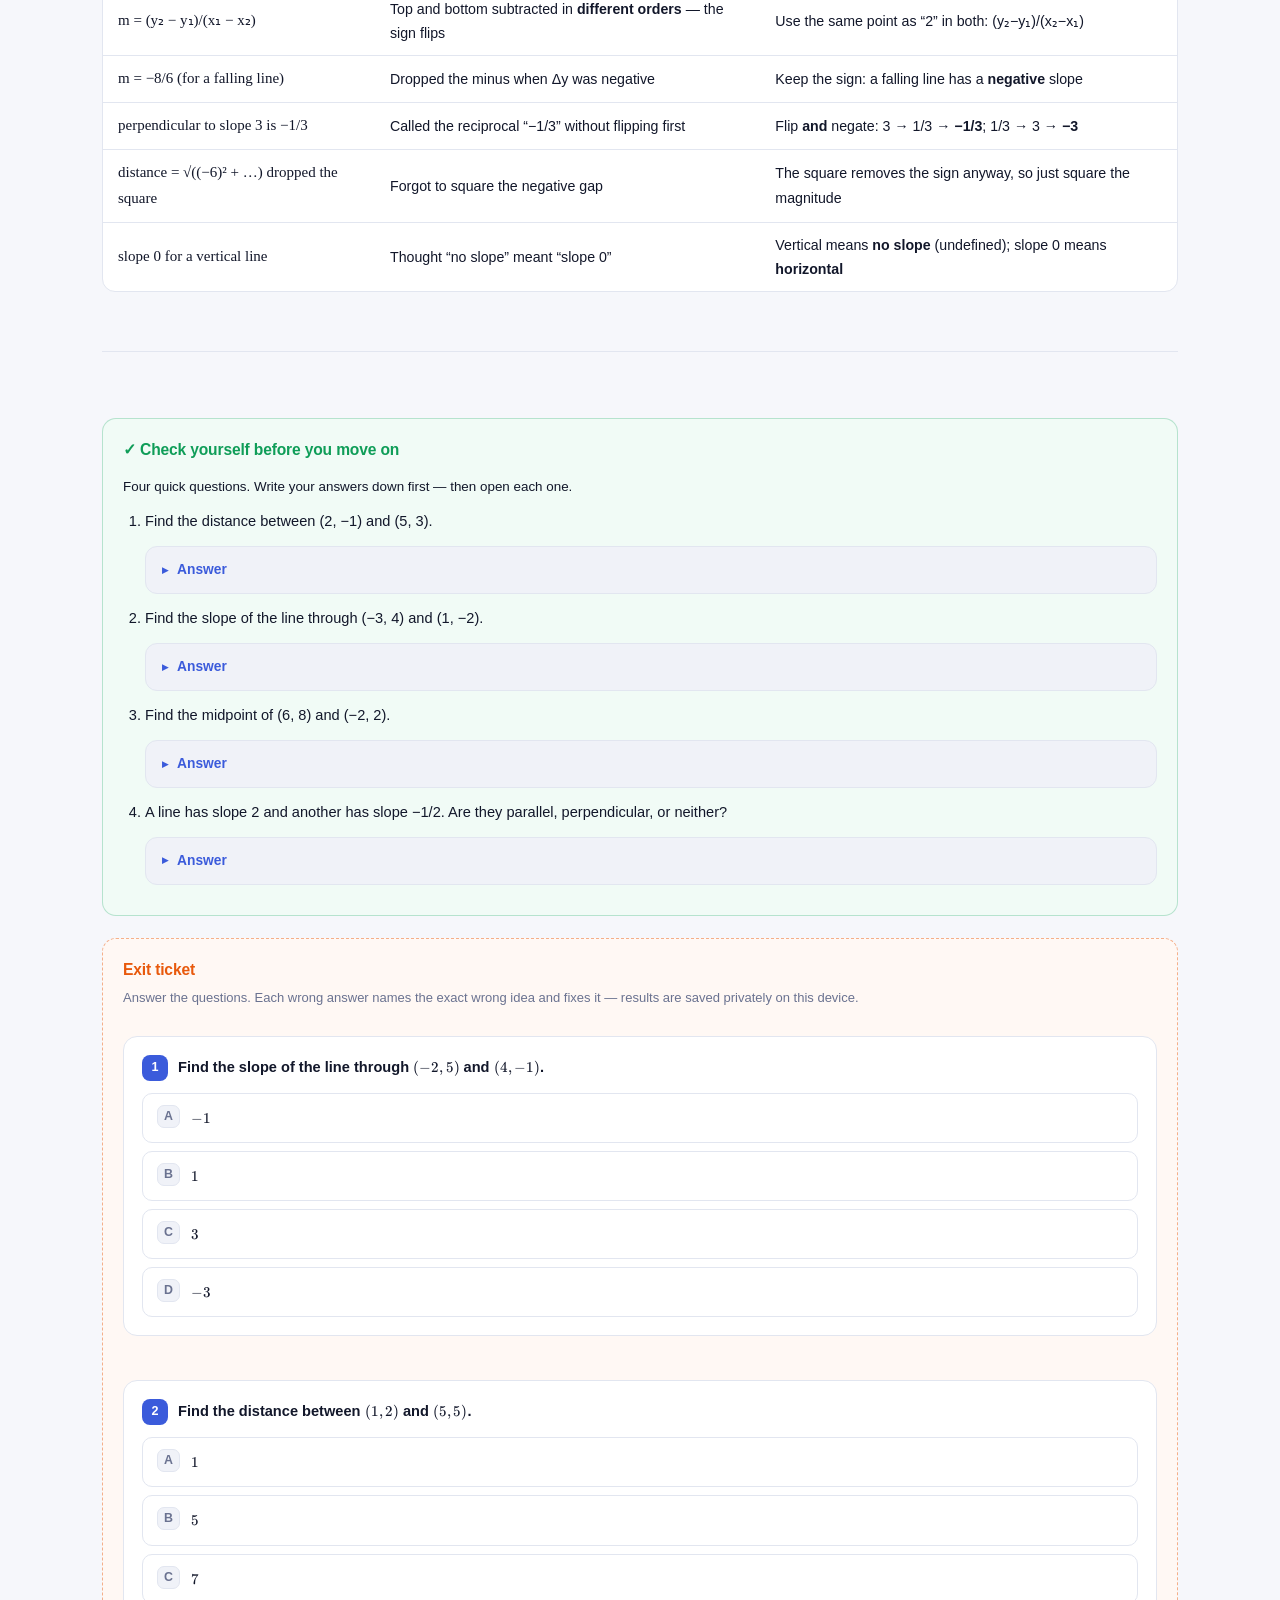
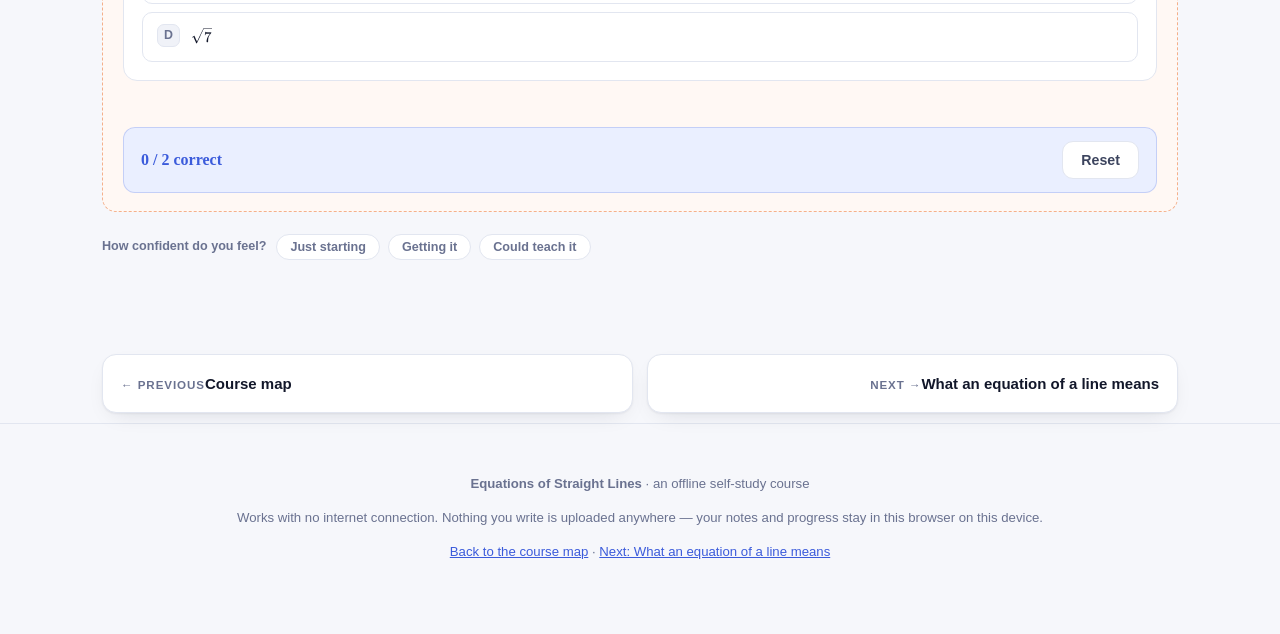
==== commit b1742b2c: "Typeset all maths with LaTeX; replace See-Think-Wonder writing with concept checks - Wire up the ven" ====
--- a/01-prerequisites.html
+++ b/01-prerequisites.html
@@ -6,6 +6,7 @@
 <title>Prerequisites: the tools you need — Equations of Straight Lines</title>
 <meta name="description" content="Before you can build equations of lines, revise distance, midpoint, slope, and parallel and perpendicular lines. A See-Think-Wonder case study, a full derivation and a draggable interactive.">
 <link rel="stylesheet" href="assets/style.css">
+<link rel="stylesheet" href="assets/katex/katex.min.css">
 </head>
 <body>
 <header class="nav" data-nav></header>
@@ -54,16 +55,16 @@
       <div class="stw">
         <div class="stw-col see">
           <div class="stw-t"><span class="stw-n">1</span>See</div>
-          <p class="stw-p">Describe only what is actually <em>there</em> — shapes, points, numbers. No explanations yet.</p>
-          <div data-write="see" data-ph="I can see..." data-rows="5"></div>
+          <p class="stw-p">Read each statement and decide whether it is true or false. No algebra needed yet — judge it against what the picture actually shows.</p>
+          <div data-concept="see"></div>
           <details class="sol model"><summary>Compare with what I noticed</summary>
             <div class="body">
               <ul class="clean">
                 <li>There are <b>two marked points</b>: a hut at (1,&nbsp;2) and a climber at (7,&nbsp;10).</li>
                 <li>They are joined by one <b>straight segment</b>.</li>
                 <li>A <b>right-angled triangle</b> sits under that segment: a flat leg going right, a vertical leg going up.</li>
-                <li>The flat leg spans from <span class="v">x</span> = 1 to <span class="v">x</span> = 7, so it is <b>6</b> long (the run).</li>
-                <li>The vertical leg spans from <span class="v">y</span> = 2 to <span class="v">y</span> = 10, so it is <b>8</b> long (the rise).</li>
+                <li>The flat leg spans from <span class="m tex">x</span> = 1 to <span class="m tex">x</span> = 7, so it is <b>6</b> long (the run).</li>
+                <li>The vertical leg spans from <span class="m tex">y</span> = 2 to <span class="m tex">y</span> = 10, so it is <b>8</b> long (the rise).</li>
                 <li>The segment itself is the hypotenuse of that triangle.</li>
               </ul>
             </div>
@@ -72,11 +73,11 @@
 
         <div class="stw-col think">
           <div class="stw-t"><span class="stw-n">2</span>Think</div>
-          <p class="stw-p">What does it make you think? What rule might be hiding in what you saw?</p>
-          <div data-write="think" data-ph="This makes me think..." data-rows="5"></div>
+          <p class="stw-p">Judge each claim about what the picture means. Every false one here is a mistake that real students make, so a wrong answer is worth more than a right one.</p>
+          <div data-concept="think"></div>
           <details class="sol model"><summary>Compare with what I thought</summary>
             <div class="body">
-              <p>If those two legs were a real triangle, Pythagoras would give the length of the hypotenuse: <span class="v">&radic;</span>(6&sup2; + 8&sup2;) = <span class="v">&radic;</span>100 = <b>10</b> units = 1&nbsp;km.</p>
+              <p>If those two legs were a real triangle, Pythagoras would give the length of the hypotenuse: <span class="m tex">\sqrt{}</span>(6&sup2; + 8&sup2;) = <span class="m tex">\sqrt{}</span>100 = <b>10</b> units = 1&nbsp;km.</p>
               <p>The <b>ratio</b> 8 / 6 = 4 / 3 measures how steep the climb is — climb 8 for every 6 you walk across. That ratio is exactly what we will call the <b>slope</b>.</p>
               <p>And the half-way post is just the <b>midpoint</b> of the two ends. Since two numbers pin down distance, steepness and the middle, there must be formulas for all three. <b>This page is those formulas.</b></p>
             </div>
@@ -85,8 +86,8 @@
 
         <div class="stw-col wonder">
           <div class="stw-t"><span class="stw-n">3</span>Wonder</div>
-          <p class="stw-p">What are you now curious about? Ask questions you cannot yet answer.</p>
-          <div data-write="wonder" data-ph="I wonder whether..." data-rows="5"></div>
+          <p class="stw-p">These are “what if” predictions. Decide whether each one would actually happen.</p>
+          <div data-concept="wonder"></div>
           <details class="sol model"><summary>Some wonders worth chasing</summary>
             <div class="body">
               <ul class="clean">
@@ -94,7 +95,7 @@
                 <li>Where exactly is the half-way staging post? Is it the average of the two coordinates?</li>
                 <li>What does &ldquo;slope&rdquo; mean precisely, and can it ever be negative?</li>
                 <li>How would a <em>second</em> trail that is twice as steep look on the same grid?</li>
-                <li>What if the two points shared an <span class="v">x</span>-coordinate — would the slope still make sense?</li>
+                <li>What if the two points shared an <span class="m tex">x</span>-coordinate — would the slope still make sense?</li>
               </ul>
               <p class="small muted">Keep these. By the end you will be able to answer every one.</p>
             </div>
@@ -110,14 +111,14 @@
     <h2>Four tools you already own</h2>
 
     <h3>Tool 1 &mdash; reading coordinates and the four quadrants</h3>
-    <p>Every point is written <span class="v">(x, y)</span>: how far across (<span class="v">x</span>, right is positive) and how far up (<span class="v">y</span>, up is positive). The two axes split the plane into four <b>quadrants</b>, numbered anticlockwise from the top right:</p>
+    <p>Every point is written <span class="m tex">(x, y)</span>: how far across (<span class="m tex">x</span>, right is positive) and how far up (<span class="m tex">y</span>, up is positive). The two axes split the plane into four <b>quadrants</b>, numbered anticlockwise from the top right:</p>
     <div class="grid2">
       <div>
         <ul class="clean">
-          <li><b>Quadrant I:</b> <span class="v">x</span> &gt; 0, <span class="v">y</span> &gt; 0</li>
-          <li><b>Quadrant II:</b> <span class="v">x</span> &lt; 0, <span class="v">y</span> &gt; 0</li>
-          <li><b>Quadrant III:</b> <span class="v">x</span> &lt; 0, <span class="v">y</span> &lt; 0</li>
-          <li><b>Quadrant IV:</b> <span class="v">x</span> &gt; 0, <span class="v">y</span> &lt; 0</li>
+          <li><b>Quadrant I:</b> <span class="m tex">x</span> &gt; 0, <span class="m tex">y</span> &gt; 0</li>
+          <li><b>Quadrant II:</b> <span class="m tex">x</span> &lt; 0, <span class="m tex">y</span> &gt; 0</li>
+          <li><b>Quadrant III:</b> <span class="m tex">x</span> &lt; 0, <span class="m tex">y</span> &lt; 0</li>
+          <li><b>Quadrant IV:</b> <span class="m tex">x</span> &gt; 0, <span class="m tex">y</span> &lt; 0</li>
         </ul>
         <p class="small muted">Points on an axis belong to no quadrant. The origin (0,&nbsp;0) is the meeting point.</p>
       </div>
@@ -127,10 +128,10 @@
     </div>
 
     <h3>Tool 2 &mdash; distance</h3>
-    <p>Place the two points <span class="v">A</span>(<span class="v">x</span>&#8321;, <span class="v">y</span>&#8321;) and <span class="v">B</span>(<span class="v">x</span>&#8322;, <span class="v">y</span>&#8322;). The horizontal gap is <span class="v">x</span>&#8322; &minus; <span class="v">x</span>&#8321; and the vertical gap is <span class="v">y</span>&#8322; &minus; <span class="v">y</span>&#8321;. Those are the two legs of a right triangle whose hypotenuse is the distance <span class="v">AB</span>.</p>
+    <p>Place the two points <span class="m tex">A</span>(<span class="m tex">x_1</span>, <span class="m tex">y_1</span>) and <span class="m tex">B</span>(<span class="m tex">x_2</span>, <span class="m tex">y_2</span>). The horizontal gap is <span class="m tex">x_2</span> &minus; <span class="m tex">x_1</span> and the vertical gap is <span class="m tex">y_2</span> &minus; <span class="m tex">y_1</span>. Those are the two legs of a right triangle whose hypotenuse is the distance <span class="m tex">AB</span>.</p>
     <div class="grid2">
       <div>
-        <div class="formula big">AB = <span class="frac"><span class="num"><span class="v">&radic;</span>((x&#8322; &minus; x&#8321;)&sup2; + (y&#8322; &minus; y&#8321;)&sup2;)</span><span class="den">&nbsp;</span></span></div>
+        <div class="formula big tex tex">AB = \frac{\sqrt{(x_2 - x_1)^2 + (y_2 - y_1)^2}}{\;}</div>
         <p class="small">Square the two gaps, add them, take the square root. No sign survives the squaring, so order does not matter.</p>
       </div>
       <div>
@@ -140,39 +141,39 @@
     </div>
     <div class="note ok">
       <div class="h">Why it works</div>
-      <p>Pythagoras on the triangle gives (distance)&sup2; = (run)&sup2; + (rise)&sup2;. Substitute the gaps for the legs and take the root. The rescue trail gave <span class="v">&radic;</span>(6&sup2; + 8&sup2;) = 10, exactly as you saw.</p>
+      <p>Pythagoras on the triangle gives (distance)&sup2; = (run)&sup2; + (rise)&sup2;. Substitute the gaps for the legs and take the root. The rescue trail gave <span class="m tex">\sqrt{}</span>(6&sup2; + 8&sup2;) = 10, exactly as you saw.</p>
     </div>
 
     <h3>Tool 3 &mdash; midpoint</h3>
-    <p>The half-way point is just the <b>average</b> of the two <span class="v">x</span>&rsquo;s and the average of the two <span class="v">y</span>&rsquo;s.</p>
-    <div class="formula big">M = <span class="frac"><span class="num">(x&#8321; + x&#8322;, &nbsp; y&#8321; + y&#8322;)</span><span class="den">2</span></span></div>
+    <p>The half-way point is just the <b>average</b> of the two <span class="m tex">x</span>&rsquo;s and the average of the two <span class="m tex">y</span>&rsquo;s.</p>
+    <div class="formula big tex tex">M = \frac{(x_1 + x_2, \; y_1 + y_2)}{2}</div>
     <p class="small">In the rescue case: M = ((1 + 7)/2, (2 + 10)/2) = (4,&nbsp;6). The staging post sits at <b>(4, 6)</b>, 500&nbsp;m out from each end.</p>
 
     <h3>Tool 4 &mdash; slope</h3>
     <p>Slope is the <b>steepness</b>: how much you climb for each step right.</p>
-    <div class="formula big">m = <span class="frac"><span class="num">y&#8322; &minus; y&#8321;</span><span class="den">x&#8322; &minus; x&#8321;</span></span> = <span class="frac"><span class="num">rise</span><span class="den">run</span></span></div>
+    <div class="formula big tex tex">m = \frac{y_2 - y_1}{x_2 - x_1} = \frac{\text{\text{rise}}}{\text{\text{run}}}</div>
     <ul class="clean">
       <li><b>Positive</b> slope: the line rises left-to-right.</li>
       <li><b>Negative</b> slope: it falls left-to-right.</li>
-      <li><b>Zero</b> slope: perfectly flat, <span class="v">y</span> = constant.</li>
-      <li><b>No slope</b>: a <b>vertical</b> line, where <span class="v">x</span>&#8322; = <span class="v">x</span>&#8321; and you would divide by zero.</li>
+      <li><b>Zero</b> slope: perfectly flat, <span class="m tex">y</span> = constant.</li>
+      <li><b>No slope</b>: a <b>vertical</b> line, where <span class="m tex">x_2</span> = <span class="m tex">x_1</span> and you would divide by zero.</li>
     </ul>
     <div class="note tip">
       <div class="h">It does not matter which way you travel</div>
-      <p>Swap the two points and both top and bottom flip sign, so the fraction is unchanged: <span class="v">m</span> = (y&#8321; &minus; y&#8322;)/(x&#8321; &minus; x&#8322;) gives the same value. Always keep the <b>same order</b> on top and bottom, though.</p>
+      <p>Swap the two points and both top and bottom flip sign, so the fraction is unchanged: <span class="m tex">m</span> = (y&#8321; &minus; y&#8322;)/(x&#8321; &minus; x&#8322;) gives the same value. Always keep the <b>same order</b> on top and bottom, though.</p>
     </div>
 
     <h3>Parallel and perpendicular lines</h3>
     <p>Two lines with the <b>same</b> slope never meet — they are <b>parallel</b>. Two lines at right angles are <b>perpendicular</b>, and their slopes are <b>negative reciprocals</b>: one is the flip-and-negate of the other.</p>
-    <div class="formula">parallel:&nbsp; m&#8321; = m&#8322; &nbsp;&nbsp;&nbsp; perpendicular:&nbsp; m&#8321; &middot; m&#8322; = &minus;1</div>
+    <div class="formula tex tex">\text{\text{parallel}}:\; m_1 = m_2 \;\;\; \text{\text{perpendicular}}:\; m_1 \cdot m_2 = -1</div>
     <div class="note vio">
       <div class="h">Why m&#8321; &middot; m&#8322; = &minus;1 ?</div>
-      <p>Imagine one line of slope <span class="v">m</span> = rise/run. A perpendicular line must climb what the first ran, and run what the first climbed, but backwards — so its slope is &minus;run/rise = &minus;1/<span class="v">m</span>. Multiply them: <span class="v">m</span> &middot; (&minus;1/<span class="v">m</span>) = &minus;1. (A vertical line, with no slope, is perpendicular to a horizontal line, slope 0 — the one case the product cannot show.)</p>
+      <p>Imagine one line of slope <span class="m tex">m</span> = rise/run. A perpendicular line must climb what the first ran, and run what the first climbed, but backwards — so its slope is &minus;run/rise = &minus;1/<span class="m tex">m</span>. Multiply them: <span class="m tex">m</span> &middot; (&minus;1/<span class="m tex">m</span>) = &minus;1. (A vertical line, with no slope, is perpendicular to a horizontal line, slope 0 — the one case the product cannot show.)</p>
     </div>
 
     <div class="keyidea">
       <span class="k">The toolbox in one breath</span>
-      <p>Distance measures the gap, midpoint finds the middle, slope measures steepness, and comparing slopes tells you parallel (<span class="v">m</span>&#8321; = <span class="v">m</span>&#8322;) or perpendicular (<span class="v">m</span>&#8321;<span class="v">m</span>&#8322; = &minus;1). Everything in this course is built from these four.</p>
+      <p>Distance measures the gap, midpoint finds the middle, slope measures steepness, and comparing slopes tells you parallel (<span class="m tex">m_1</span> = <span class="m tex">m_2</span>) or perpendicular (<span class="m tex">m_1</span><span class="m tex">m_2</span> = &minus;1). Everything in this course is built from these four.</p>
     </div>
   </section>
 
@@ -203,7 +204,7 @@
         <p class="small"><b>Slope</b>: <span class="eqout small" id="preSlope">6/7</span></p>
         <div class="note warn" style="margin-top:12px">
           <div class="h">Try this</div>
-          <p>Drag B to share A&rsquo;s <span class="v">x</span>-coordinate. The slope readout becomes &ldquo;no slope&rdquo; and the line turns vertical — exactly the case the distance and midpoint formulas still handle, but slope cannot.</p>
+          <p>Drag B to share A&rsquo;s <span class="m tex">x</span>-coordinate. The slope readout becomes &ldquo;no slope&rdquo; and the line turns vertical — exactly the case the distance and midpoint formulas still handle, but slope cannot.</p>
         </div>
       </div>
     </div>
@@ -219,8 +220,8 @@
       <summary>Example 1 &mdash; distance, slope and midpoint of A(1, 2) and B(7, 10)</summary>
       <div class="body">
         <p><b>Distance.</b> &Delta;x = 7 &minus; 1 = 6, &Delta;y = 10 &minus; 2 = 8.</p>
-        <div class="formula">AB = <span class="v">&radic;</span>(6&sup2; + 8&sup2;) = <span class="v">&radic;</span>(36 + 64) = <span class="v">&radic;</span>100 = 10</div>
-        <p><b>Slope.</b> <span class="v">m</span> = 8 / 6 = <span class="frac"><span class="num">4</span><span class="den">3</span></span>.</p>
+        <div class="formula tex tex">AB = \sqrt{6^2 + 8^2} = \sqrt{36 + 64} = \sqrt{100} = 10</div>
+        <p><b>Slope.</b> <span class="m tex">m</span> = 8 / 6 = <span class="m tex">\frac{4}{3}</span>.</p>
         <p><b>Midpoint.</b> M = ((1 + 7)/2, (2 + 10)/2) = <b>(4, 6)</b>.</p>
         <p class="small muted">These are exactly the rescue-trail numbers from the case study.</p>
       </div>
@@ -230,19 +231,19 @@
       <summary>Example 2 &mdash; A(&minus;2, 3), B(4, &minus;1), and the perpendicular bisector</summary>
       <div class="body">
         <p>Midpoint: M = ((&minus;2 + 4)/2, (3 + (&minus;1))/2) = <b>(1, 1)</b>.</p>
-        <p>Slope of AB: <span class="v">m</span> = (&minus;1 &minus; 3)/(4 &minus; (&minus;2)) = (&minus;4)/6 = <span class="frac"><span class="num">&minus;2</span><span class="den">3</span></span>.</p>
-        <p>Perpendicular slope = negative reciprocal = <span class="frac"><span class="num">3</span><span class="den">2</span></span>.</p>
+        <p>Slope of AB: <span class="m tex">m</span> = (&minus;1 &minus; 3)/(4 &minus; (&minus;2)) = (&minus;4)/6 = <span class="m tex">\frac{-2}{3}</span>.</p>
+        <p>Perpendicular slope = negative reciprocal = <span class="m tex">\frac{3}{2}</span>.</p>
         <p>Through (1, 1):</p>
-        <div class="formula">y &minus; 1 = <span class="frac"><span class="num">3</span><span class="den">2</span></span>(x &minus; 1)</div>
+        <div class="formula tex tex">y - 1 = \frac{3}{2}(x - 1)</div>
       </div>
     </details>
 
     <details class="sol">
       <summary>Example 3 &mdash; are these two lines perpendicular?</summary>
       <div class="body">
-        <p>Line 1 through (0, 0) and (4, 2): <span class="v">m</span>&#8321; = (2 &minus; 0)/(4 &minus; 0) = <span class="frac"><span class="num">1</span><span class="den">2</span></span>.</p>
-        <p>Line 2 through (0, 0) and (&minus;2, 4): <span class="v">m</span>&#8322; = (4 &minus; 0)/(&minus;2 &minus; 0) = <span class="frac"><span class="num">4</span><span class="den">&minus;2</span></span> = &minus;2.</p>
-        <p>Product: <span class="v">m</span>&#8321;<span class="v">m</span>&#8322; = <span class="frac"><span class="num">1</span><span class="den">2</span></span> &middot; (&minus;2) = <b>&minus;1</b>. Yes — perpendicular.</p>
+        <p>Line 1 through (0, 0) and (4, 2): <span class="m tex">m_1</span> = (2 &minus; 0)/(4 &minus; 0) = <span class="m tex">\frac{1}{2}</span>.</p>
+        <p>Line 2 through (0, 0) and (&minus;2, 4): <span class="m tex">m_2</span> = (4 &minus; 0)/(&minus;2 &minus; 0) = <span class="m tex">\frac{4}{-2}</span> = &minus;2.</p>
+        <p>Product: <span class="m tex">m_1</span><span class="m tex">m_2</span> = <span class="m tex">\frac{1}{2}</span> &middot; (&minus;2) = <b>&minus;1</b>. Yes — perpendicular.</p>
       </div>
     </details>
 
@@ -250,7 +251,7 @@
       <summary>Example 4 &mdash; A(3, 5), B(3, &minus;2): the no-slope case</summary>
       <div class="body">
         <p>&Delta;x = 3 &minus; 3 = <b>0</b>. The slope formula would have a zero denominator, so <b>the slope does not exist</b> and the line is vertical:</p>
-        <div class="formula">x = 3</div>
+        <div class="formula tex tex">x = 3</div>
         <p>The distance is still fine: &Delta;y = &minus;2 &minus; 5 = &minus;7, so AB = 7. Midpoint = (3, 1.5).</p>
         <p class="small muted">Distance and midpoint never break; only slope does.</p>
       </div>
@@ -282,7 +283,7 @@
       <p class="small">Four quick questions. Write your answers down first — then open each one.</p>
       <ol>
         <li>Find the distance between (2, &minus;1) and (5, 3).
-          <details class="sol"><summary>Answer</summary><div class="body"><p>&Delta;x = 3, &Delta;y = 4. Distance = <span class="v">&radic;</span>(3&sup2; + 4&sup2;) = <span class="v">&radic;</span>25 = <b>5</b>.</p></div></details>
+          <details class="sol"><summary>Answer</summary><div class="body"><p>&Delta;x = 3, &Delta;y = 4. Distance = <span class="m tex">\sqrt{}</span>(3&sup2; + 4&sup2;) = <span class="m tex">\sqrt{}</span>25 = <b>5</b>.</p></div></details>
         </li>
         <li>Find the slope of the line through (&minus;3, 4) and (1, &minus;2).
           <details class="sol"><summary>Answer</summary><div class="body"><p>m = (&minus;2 &minus; 4)/(1 &minus; (&minus;3)) = (&minus;6)/4 = <b>&minus;3/2</b>.</p></div></details>
@@ -298,11 +299,9 @@
 
     <div class="reflect">
       <h3>Exit ticket</h3>
-      <p class="sub">Two minutes of honest reflection. Saved privately on this device.</p>
-      <h4>1. In your own words: what does &ldquo;slope&rdquo; measure, and why can a vertical line not have one?</h4>
-      <div data-write="exit1" data-ph="Explain it as if to a friend who missed the lesson..." data-rows="4"></div>
-      <h4>2. Which of these four tools still feels shaky, and what would make it click?</h4>
-      <div data-write="exit2" data-ph="I am still unsure about..." data-rows="3"></div>
+      <p class="sub">Answer the questions. Each wrong answer names the exact wrong idea and fixes it — results are saved privately on this device.</p>
+      
+      <div data-exit></div>
     </div>
 
     <div class="conf" data-conf></div>
@@ -319,6 +318,10 @@
   </div>
 </footer>
 
+<script src="assets/katex/katex.min.js"></script>
+<script src="assets/tex.js"></script>
+<script src="assets/concept-data.js"></script>
+<script src="assets/concept.js"></script>
 <script src="assets/plot.js"></script>
 <script src="assets/anim.js"></script>
 <script src="assets/app.js"></script>
--- a/assets/style.css
+++ b/assets/style.css
@@ -161,6 +161,22 @@
 var,.v{font-style:italic;font-family:"Cambria Math","Times New Roman",Georgia,serif}
 sub{font-size:.68em}
 sup{font-size:.68em}
+
+/* ---------- KATEX (offline LaTeX typesetting) ---------- */
+/* .tex is the hook used by assets/tex.js: the LaTeX source lives in the
+   element's own text and is replaced by KaTeX output on load. */
+.tex{white-space:normal}
+.katex{font-size:1.045em;line-height:inherit;text-rendering:auto}
+.formula .katex{font-size:1.08em}
+.formula.big .katex{font-size:1.18em}
+.m .katex{font-size:1em}
+/* if KaTeX cannot parse a source we leave it visible, flagged as code */
+.tex-fail{display:inline-block;background:var(--code-bg);border:1px dashed var(--bad);
+  border-radius:6px;padding:1px 7px;color:var(--bad);
+  font-family:"SF Mono",ui-monospace,Menlo,Consolas,monospace;font-size:.9em;font-style:normal}
+/* keep long display formulas scrollable rather than clipped */
+.formula{overflow-x:auto;overflow-y:hidden}
+.formula .katex-display{margin:0}
 code{background:var(--code-bg);border:1px solid var(--line);border-radius:6px;padding:1px 6px;font-size:.9em;
   font-family:"SF Mono",ui-monospace,Menlo,Consolas,monospace}
 .tk{color:var(--brand);font-weight:650}
@@ -391,6 +407,47 @@
 .qexp{margin-top:12px;padding:12px 15px;border-radius:10px;background:var(--surface-2);border:1px solid var(--line);
   font-size:13.8px;display:none}
 .qexp.show{display:block}
+
+/* ---------- CONCEPT CHECK (See / Think / Wonder, True-False) ---------- */
+.cc{display:grid;gap:12px;margin-top:12px}
+.cc-item{border:1px solid var(--line);border-radius:12px;background:var(--surface);padding:13px 15px}
+.cc-item.right{border-color:color-mix(in srgb,var(--good) 45%,transparent);background:var(--good-soft)}
+.cc-item.wrong{border-color:color-mix(in srgb,var(--bad) 45%,transparent);background:var(--bad-soft)}
+.cc-q{display:flex;gap:10px;align-items:flex-start;font-size:14.4px;line-height:1.5}
+.cc-n{flex:none;width:22px;height:22px;border-radius:7px;background:var(--surface-2);border:1px solid var(--line);
+  display:grid;place-items:center;font-size:11.6px;font-weight:700;color:var(--ink-3);margin-top:1px}
+.cc-s{flex:1}
+.cc-btns{display:flex;gap:8px;margin-top:11px}
+.tfbtn{flex:0 0 auto;min-width:82px;padding:7px 16px;border-radius:9px;cursor:pointer;font-size:13.4px;font-weight:650;
+  border:1px solid var(--line);background:var(--surface);color:var(--ink-2);font-family:inherit}
+.tfbtn:hover:not(:disabled){border-color:var(--brand-2);color:var(--brand);background:var(--brand-soft)}
+.tfbtn.correct{border-color:var(--good);background:var(--good);color:#fff}
+.tfbtn.wrong{border-color:var(--bad);background:var(--bad);color:#fff}
+.tfbtn.locked{cursor:default}
+.tfbtn:disabled{opacity:.62;cursor:default}
+.cc-fb{display:none;margin-top:11px;padding:11px 14px;border-radius:10px;background:var(--surface-2);
+  border:1px solid var(--line);font-size:13.4px;line-height:1.55}
+.cc-fb.show{display:block}
+.cc-verd{font-weight:750;margin-bottom:5px}
+.cc-verd.ok{color:var(--good)}
+.cc-verd.no{color:var(--bad)}
+.cc-why{color:var(--ink-2)}
+.cc-sum{margin-top:14px;padding-top:12px;border-top:1px dashed var(--line)}
+.cc-score{font-weight:750;font-size:14.6px;font-family:"Cambria Math",Georgia,serif}
+.cc-diag{margin-top:10px}
+.cc-diag ul{margin:7px 0 0;padding-left:20px}
+.cc-diag li{font-size:13.4px;color:var(--ink-2);margin-bottom:4px}
+.cc-acts{display:flex;gap:9px;flex-wrap:wrap;margin-top:12px}
+.cc-acts .btn{padding:7px 14px;font-size:13.2px}
+
+/* ---------- EXIT TICKET (marked maths questions) ---------- */
+.ex{display:grid;gap:16px;margin-top:6px}
+.ex .qq{font-size:14.6px}
+.ex-foot{display:flex;align-items:center;justify-content:space-between;gap:14px;flex-wrap:wrap;
+  margin-top:16px;padding:13px 17px;border-radius:12px;background:var(--brand-soft);
+  border:1px solid color-mix(in srgb,var(--brand) 22%,transparent)}
+.ex-score{font-weight:750;font-size:16px;color:var(--brand);font-family:"Cambria Math",Georgia,serif}
+
 .score{display:flex;align-items:center;gap:14px;flex-wrap:wrap;padding:16px 20px;border-radius:14px;
   background:var(--brand-soft);border:1px solid color-mix(in srgb,var(--brand) 22%,transparent);margin-top:18px}
 .score .big{font-size:29px;font-weight:800;color:var(--brand);font-family:"Cambria Math",Georgia,serif}
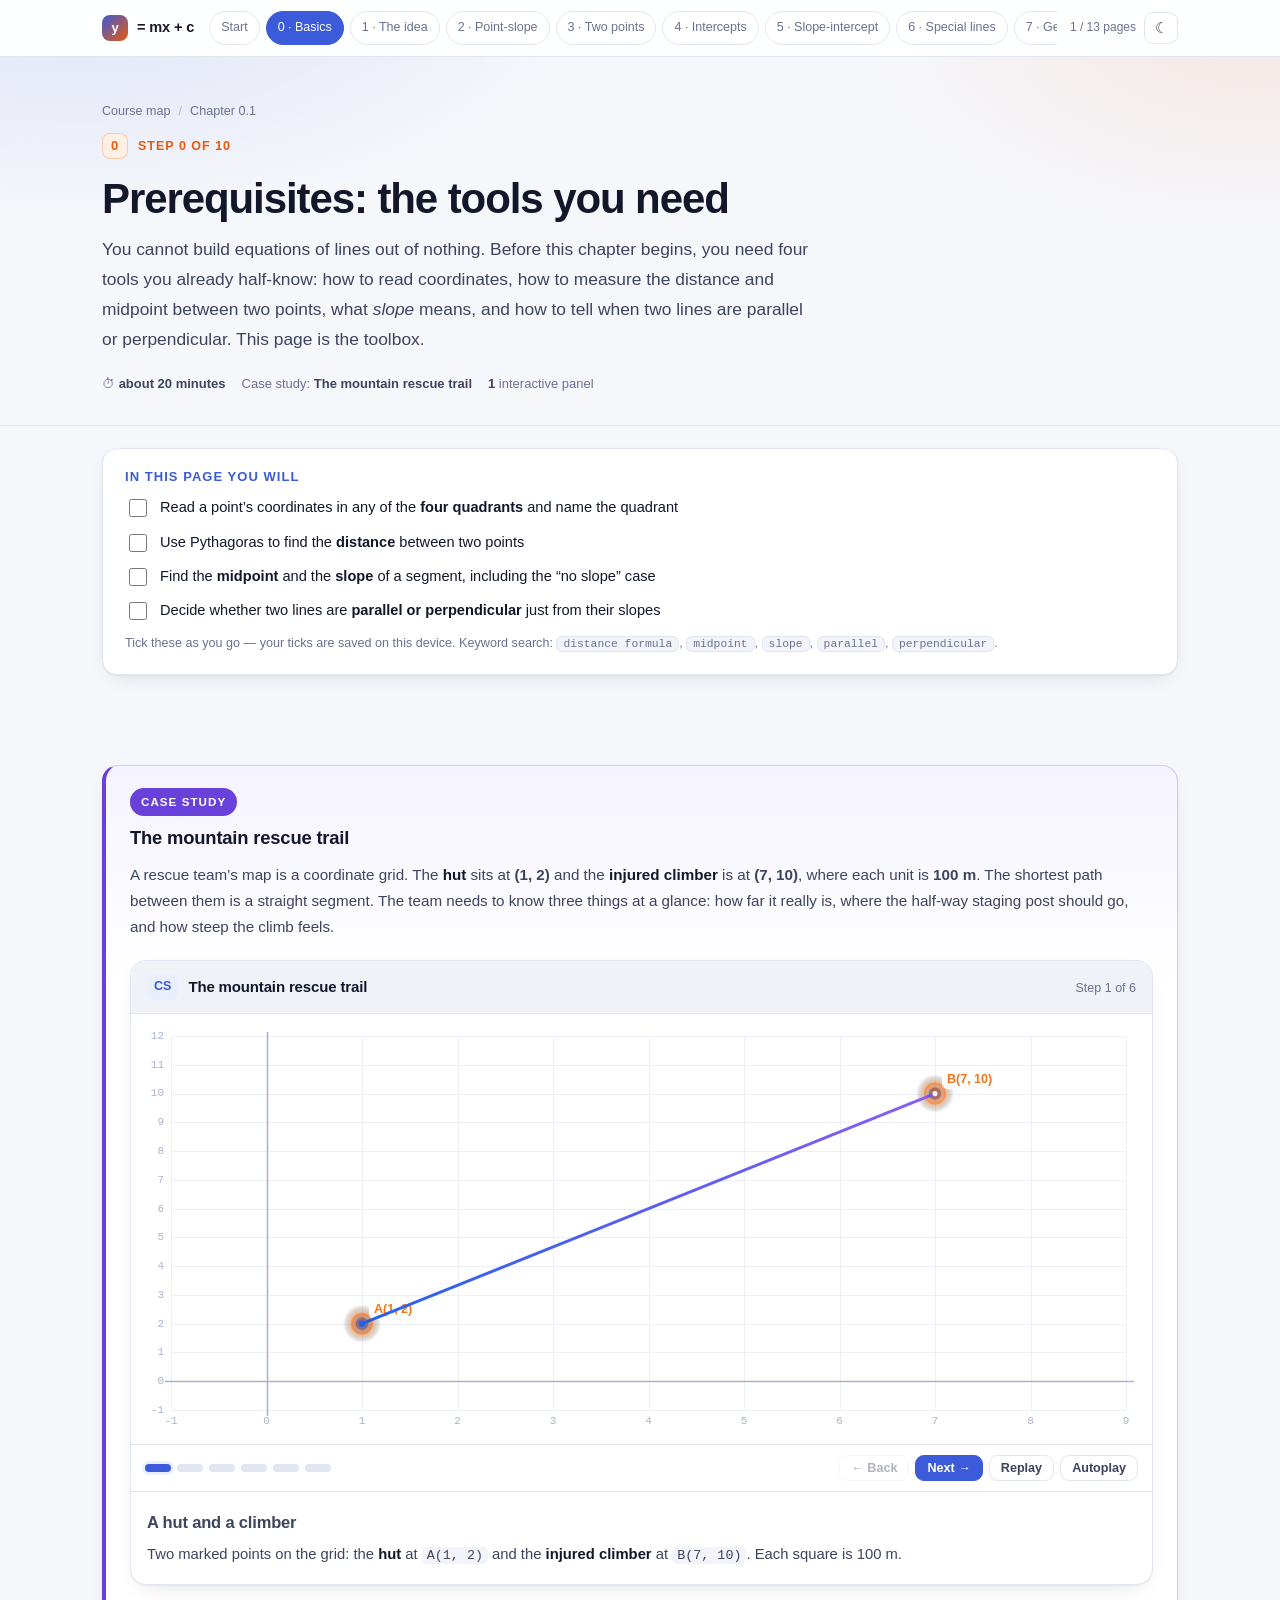
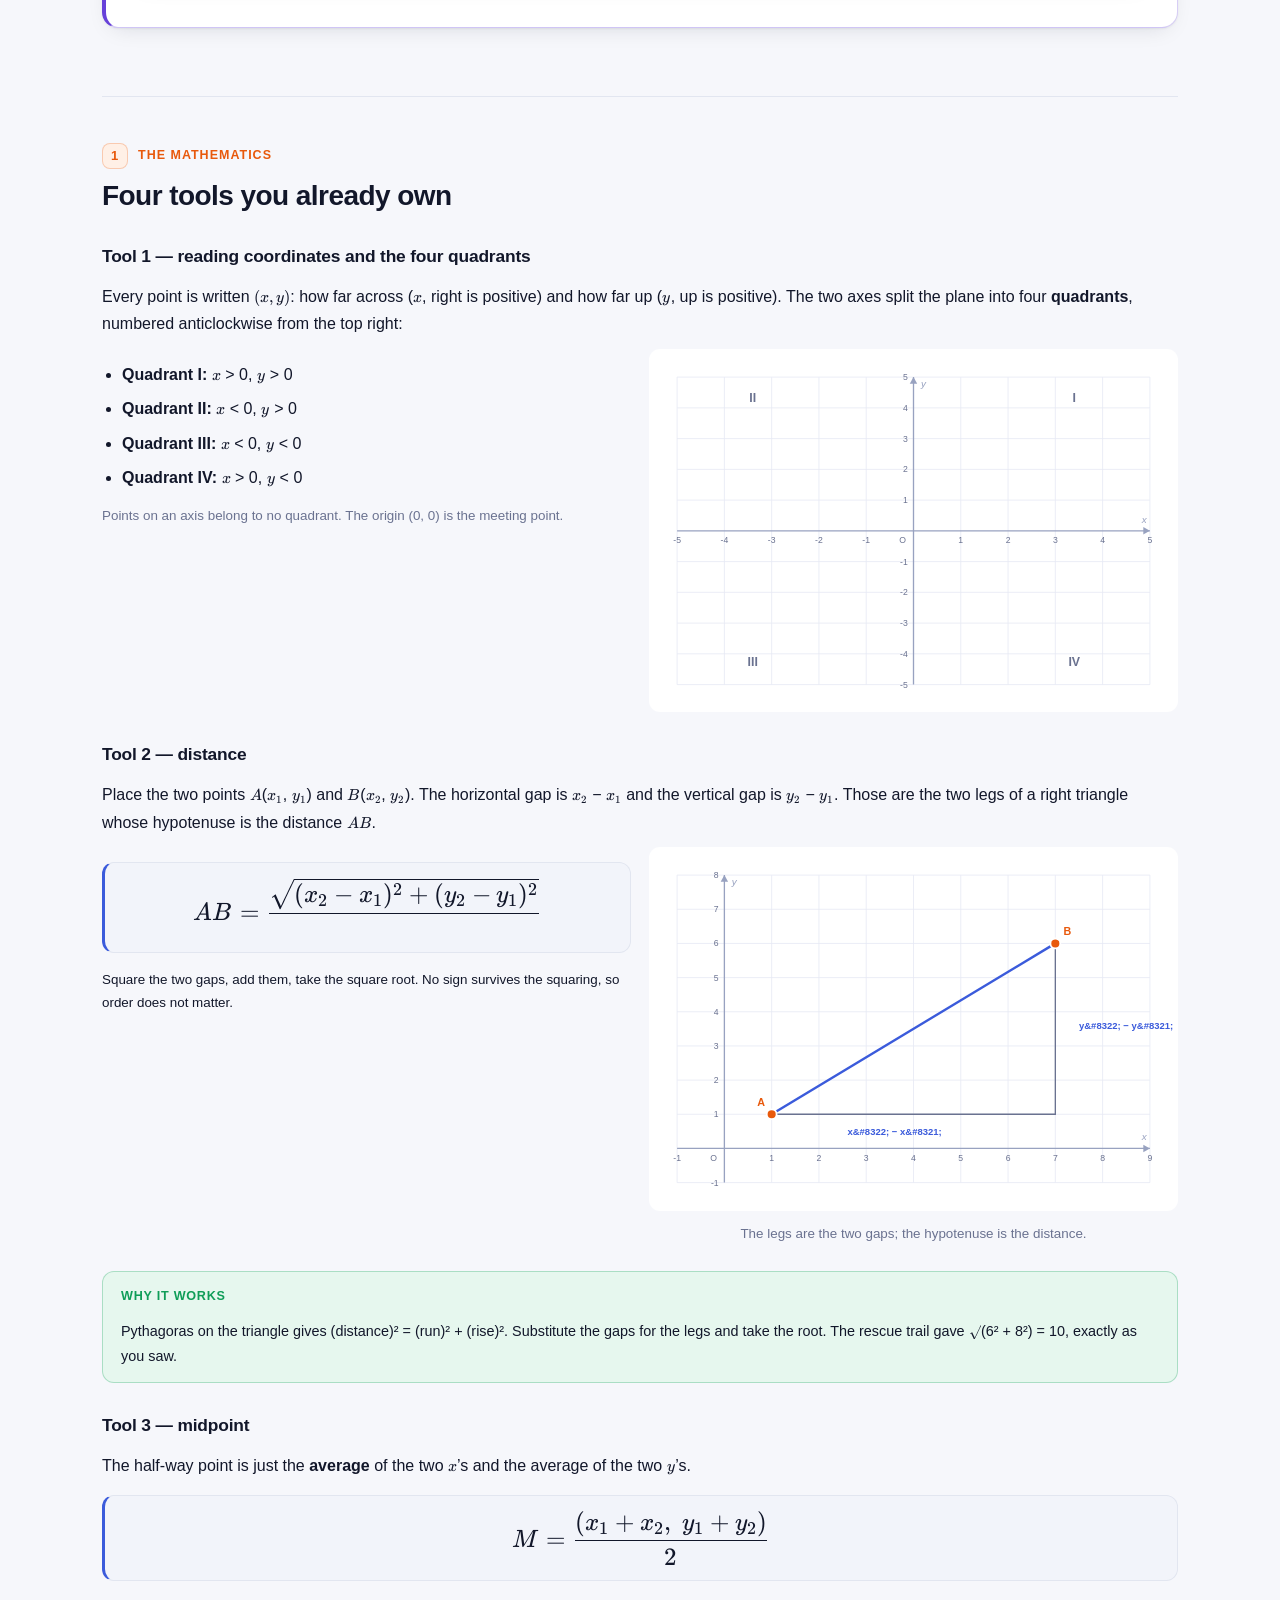
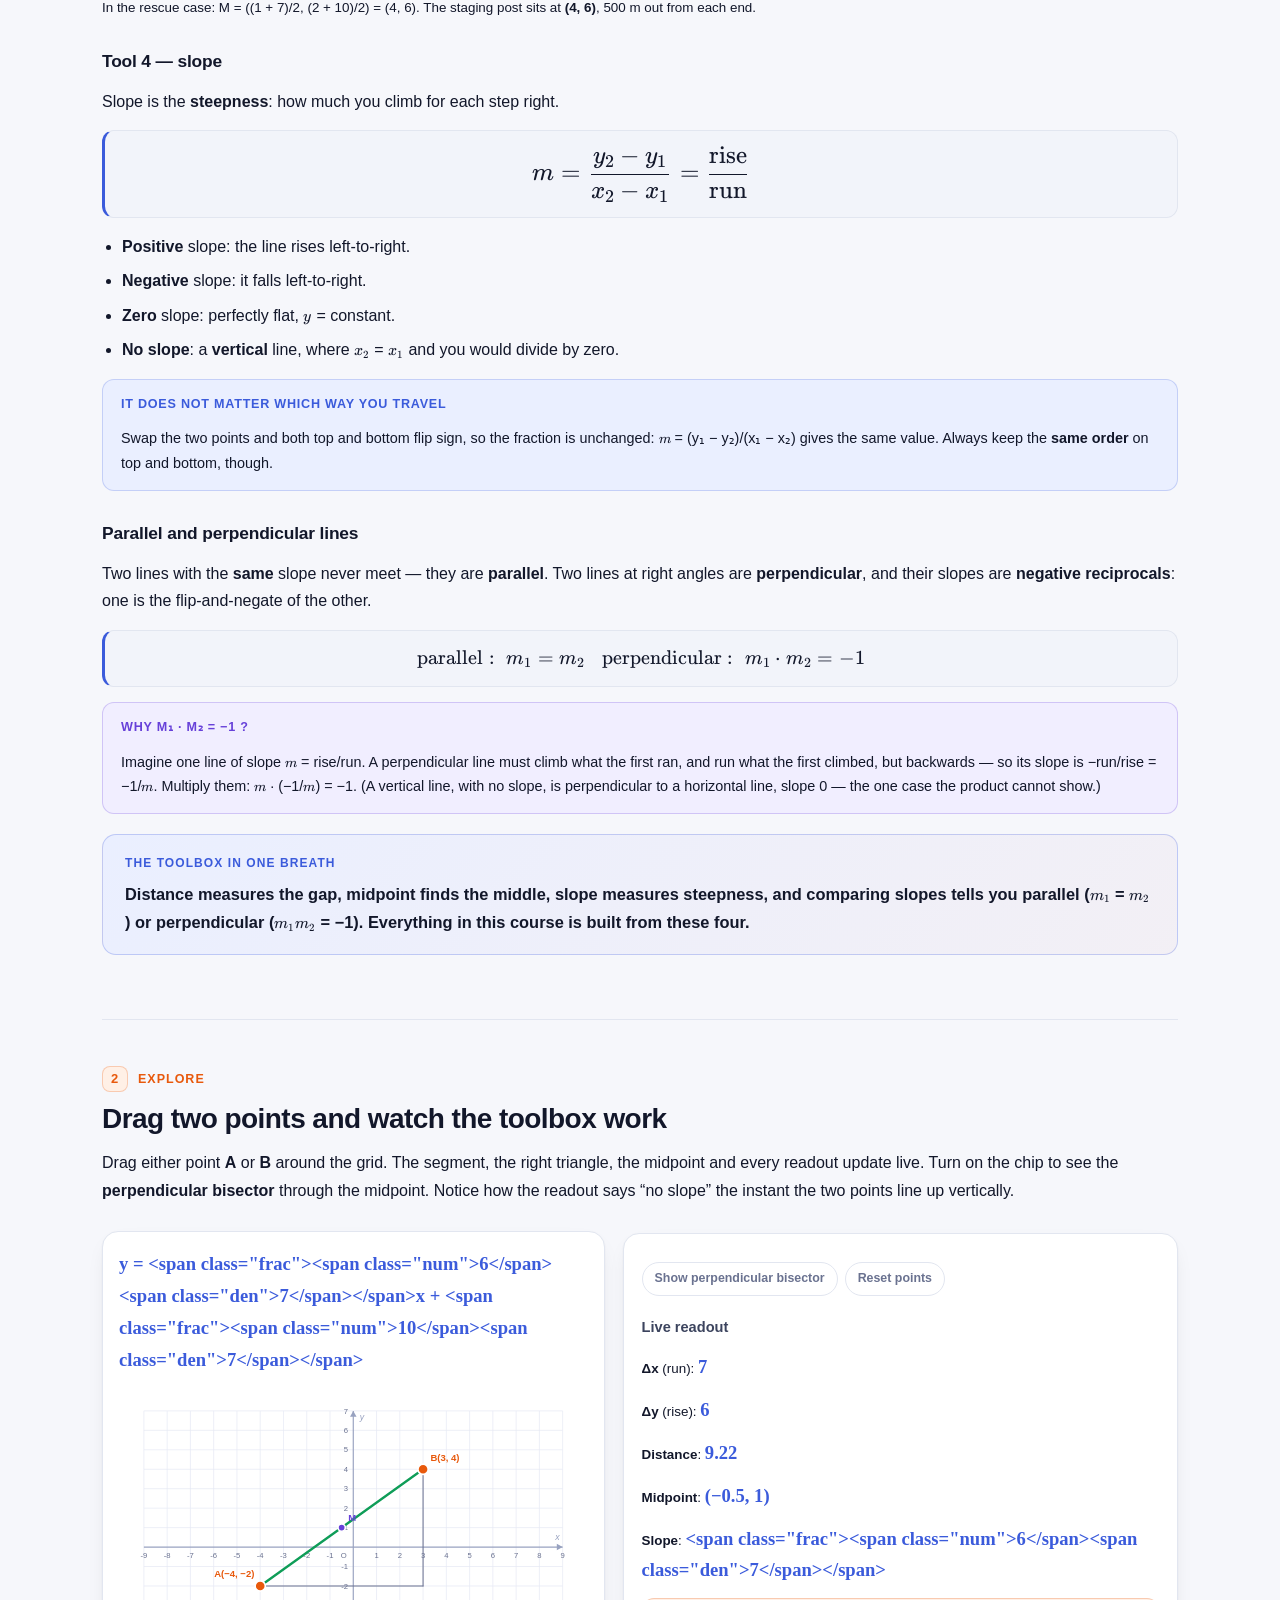
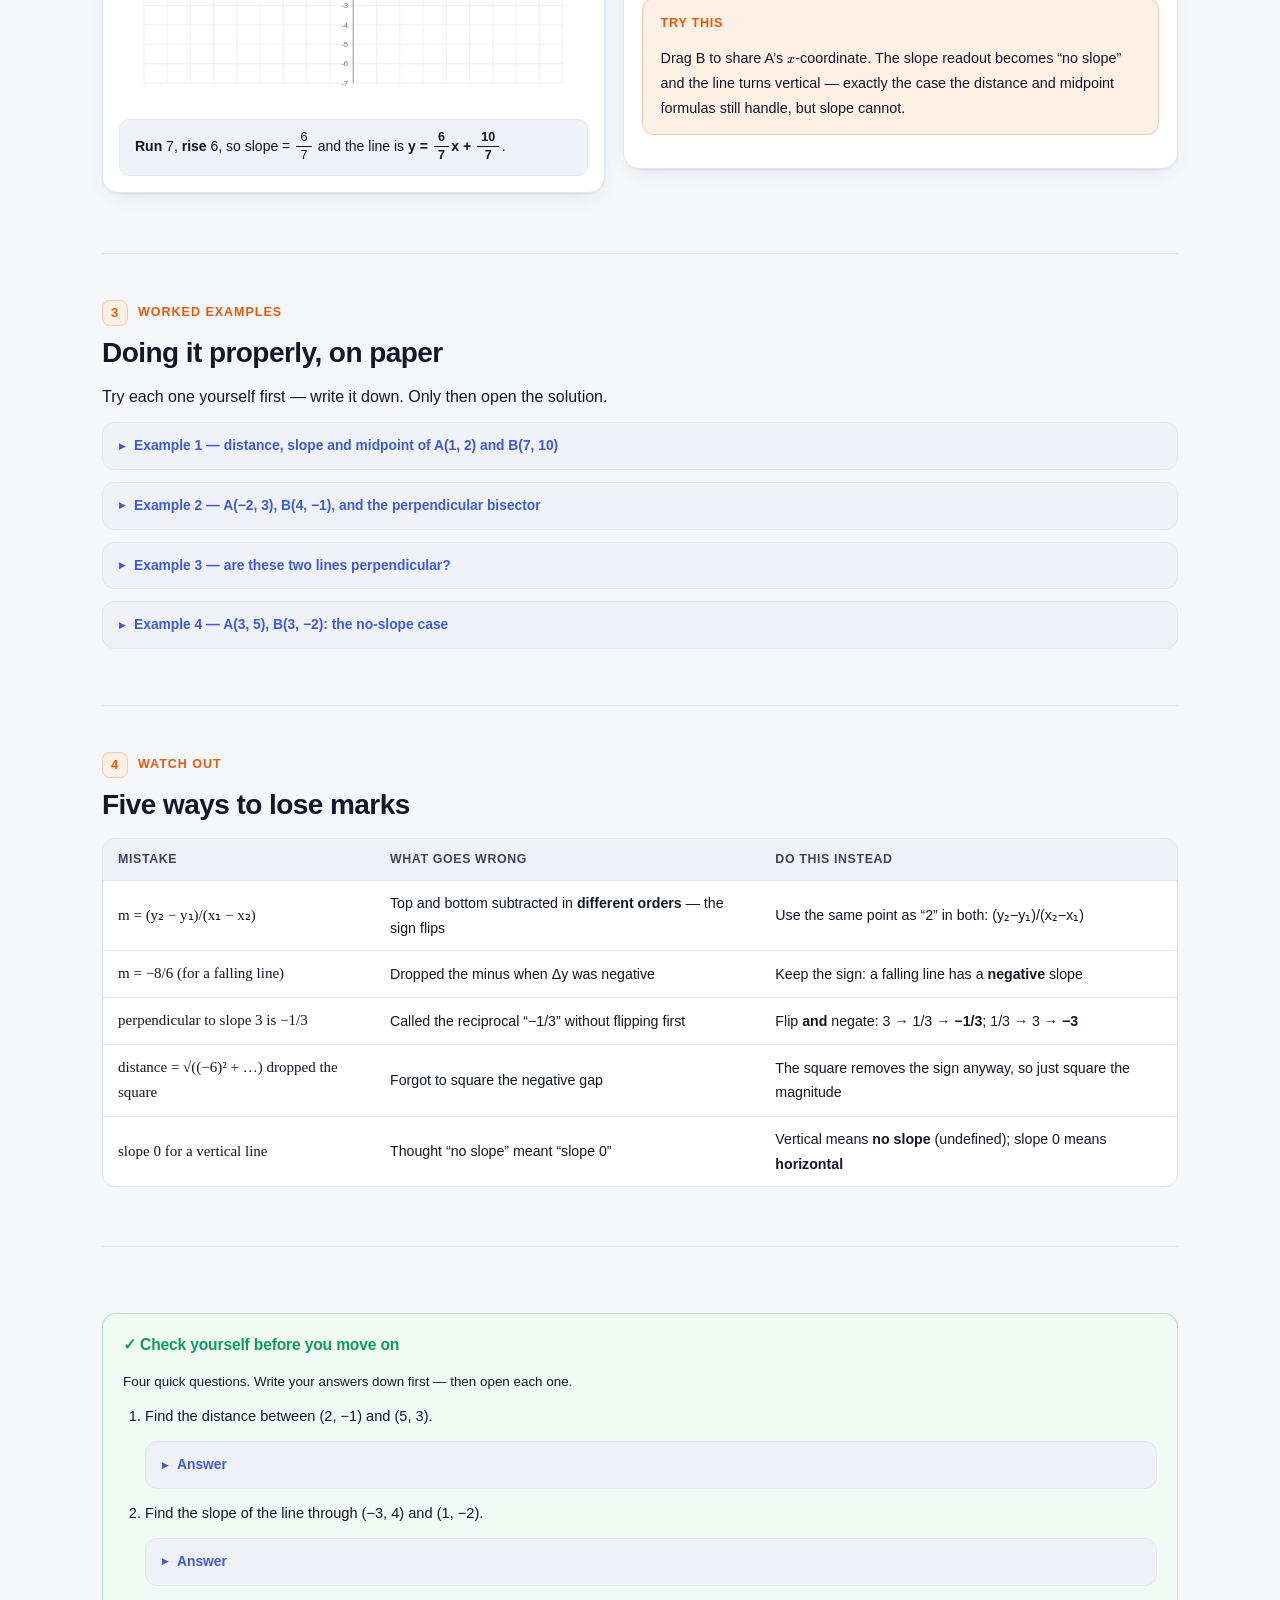
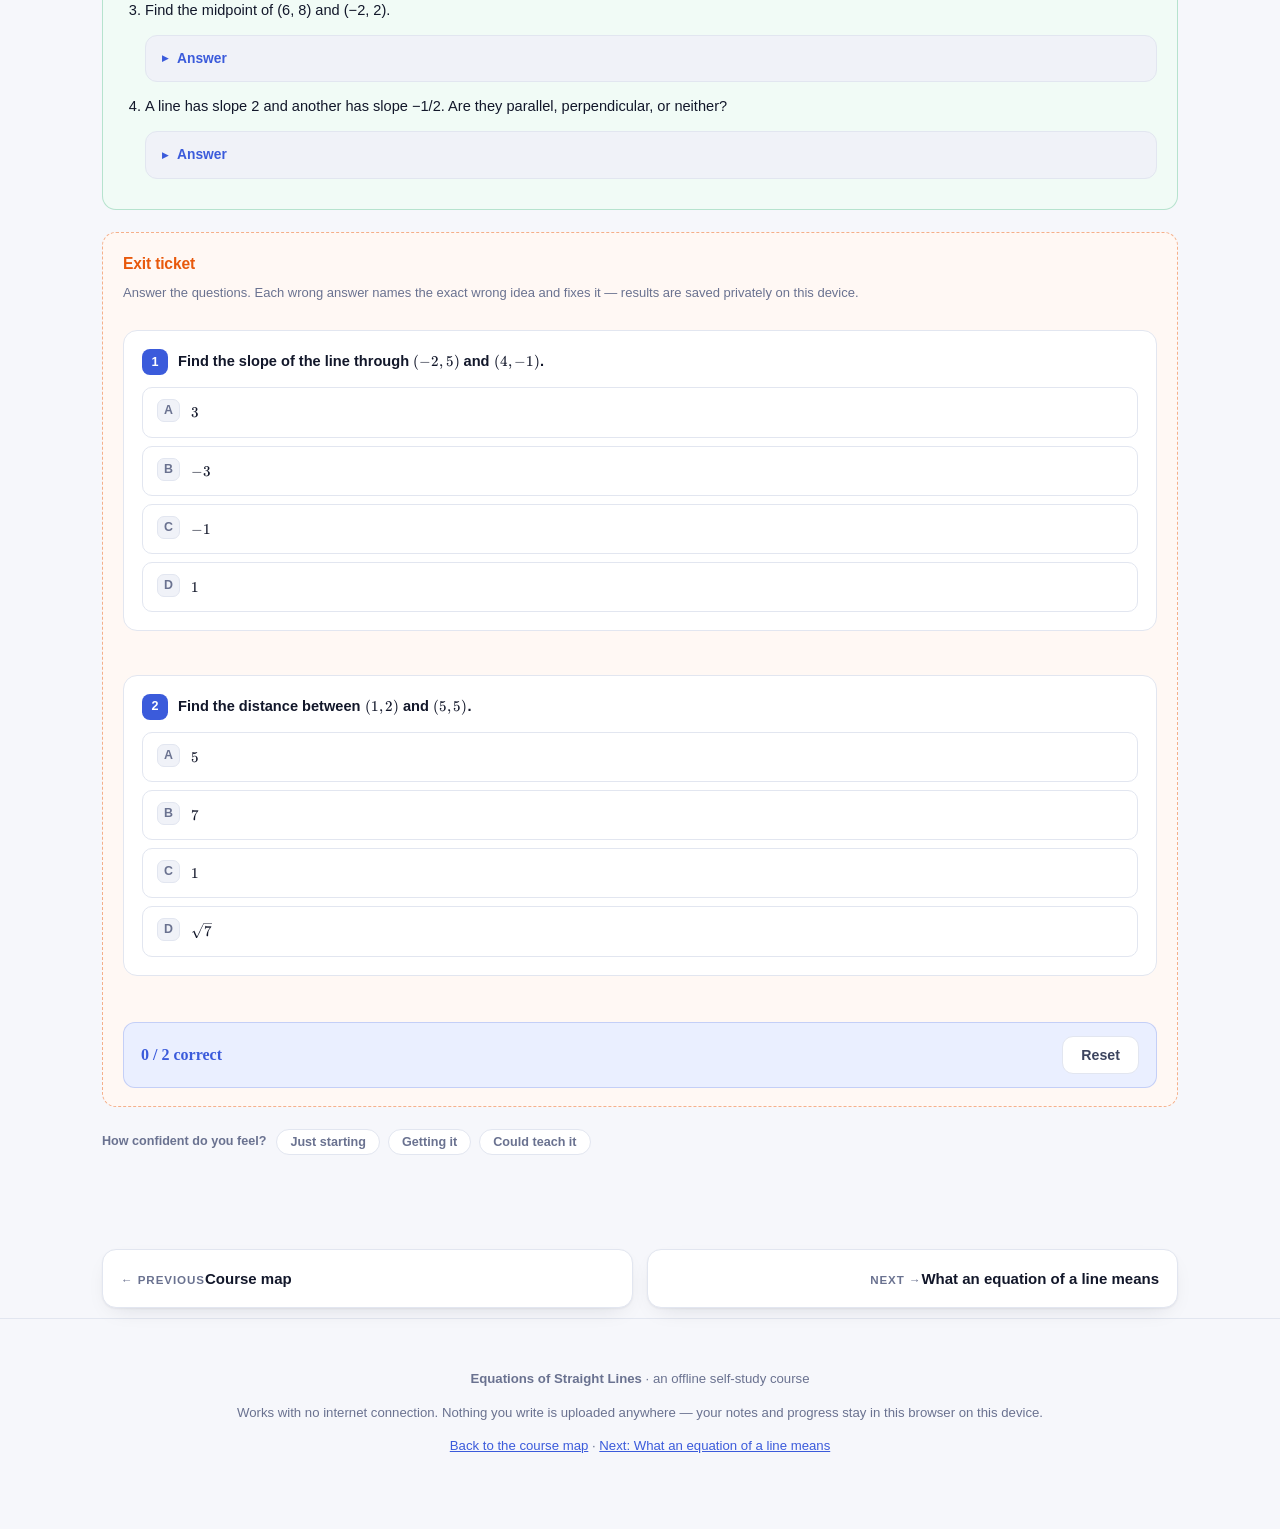
==== commit c087b310: "Remove the See-Think-Wonder columns; pages are ~21% shorter The three interactive columns (nine True" ====
--- a/01-prerequisites.html
+++ b/01-prerequisites.html
@@ -4,7 +4,7 @@
 <meta charset="UTF-8">
 <meta name="viewport" content="width=device-width, initial-scale=1.0">
 <title>Prerequisites: the tools you need — Equations of Straight Lines</title>
-<meta name="description" content="Before you can build equations of lines, revise distance, midpoint, slope, and parallel and perpendicular lines. A See-Think-Wonder case study, a full derivation and a draggable interactive.">
+<meta name="description" content="Before you can build equations of lines, revise distance, midpoint, slope, and parallel and perpendicular lines. a full derivation and a draggable interactive.">
 <link rel="stylesheet" href="assets/style.css">
 <link rel="stylesheet" href="assets/katex/katex.min.css">
 </head>
@@ -19,7 +19,7 @@
     <p class="lead">You cannot build equations of lines out of nothing. Before this chapter begins, you need four tools you already half-know: how to read coordinates, how to measure the distance and midpoint between two points, what <em>slope</em> means, and how to tell when two lines are parallel or perpendicular. This page is the toolbox.</p>
     <div class="pagemeta">
       <span>&#9201; <b>about 20 minutes</b></span>
-      <span>Case study: <b>See &middot; Think &middot; Wonder</b></span>
+      <span>Case study: <b>The mountain rescue trail</b></span>
       <span><b>1</b> interactive panel</span>
     </div>
   </div>
@@ -43,65 +43,13 @@
     <div class="case">
       <div class="case-top">
         <span class="case-badge">Case study</span>
-        <span class="routine-badge">See &middot; Think &middot; Wonder</span>
+        
       </div>
       <h3>The mountain rescue trail</h3>
       <p class="scene">A rescue team&rsquo;s map is a coordinate grid. The <span class="role">hut</span> sits at <b>(1, 2)</b> and the <span class="role">injured climber</span> is at <b>(7, 10)</b>, where each unit is <b>100&nbsp;m</b>. The shortest path between them is a straight segment. The team needs to know three things at a glance: how far it really is, where the half-way staging post should go, and how steep the climb feels.</p>
 
       <div id="boardRescue"></div>
 
-      <p class="small muted">Look at the graph carefully before you read on. No algebra yet — just look at what is drawn.</p>
-
-      <div class="stw">
-        <div class="stw-col see">
-          <div class="stw-t"><span class="stw-n">1</span>See</div>
-          <p class="stw-p">Read each statement and decide whether it is true or false. No algebra needed yet — judge it against what the picture actually shows.</p>
-          <div data-concept="see"></div>
-          <details class="sol model"><summary>Compare with what I noticed</summary>
-            <div class="body">
-              <ul class="clean">
-                <li>There are <b>two marked points</b>: a hut at (1,&nbsp;2) and a climber at (7,&nbsp;10).</li>
-                <li>They are joined by one <b>straight segment</b>.</li>
-                <li>A <b>right-angled triangle</b> sits under that segment: a flat leg going right, a vertical leg going up.</li>
-                <li>The flat leg spans from <span class="m tex">x</span> = 1 to <span class="m tex">x</span> = 7, so it is <b>6</b> long (the run).</li>
-                <li>The vertical leg spans from <span class="m tex">y</span> = 2 to <span class="m tex">y</span> = 10, so it is <b>8</b> long (the rise).</li>
-                <li>The segment itself is the hypotenuse of that triangle.</li>
-              </ul>
-            </div>
-          </details>
-        </div>
-
-        <div class="stw-col think">
-          <div class="stw-t"><span class="stw-n">2</span>Think</div>
-          <p class="stw-p">Judge each claim about what the picture means. Every false one here is a mistake that real students make, so a wrong answer is worth more than a right one.</p>
-          <div data-concept="think"></div>
-          <details class="sol model"><summary>Compare with what I thought</summary>
-            <div class="body">
-              <p>If those two legs were a real triangle, Pythagoras would give the length of the hypotenuse: <span class="m tex">\sqrt{}</span>(6&sup2; + 8&sup2;) = <span class="m tex">\sqrt{}</span>100 = <b>10</b> units = 1&nbsp;km.</p>
-              <p>The <b>ratio</b> 8 / 6 = 4 / 3 measures how steep the climb is — climb 8 for every 6 you walk across. That ratio is exactly what we will call the <b>slope</b>.</p>
-              <p>And the half-way post is just the <b>midpoint</b> of the two ends. Since two numbers pin down distance, steepness and the middle, there must be formulas for all three. <b>This page is those formulas.</b></p>
-            </div>
-          </details>
-        </div>
-
-        <div class="stw-col wonder">
-          <div class="stw-t"><span class="stw-n">3</span>Wonder</div>
-          <p class="stw-p">These are “what if” predictions. Decide whether each one would actually happen.</p>
-          <div data-concept="wonder"></div>
-          <details class="sol model"><summary>Some wonders worth chasing</summary>
-            <div class="body">
-              <ul class="clean">
-                <li>How far is the climber <em>really</em> — is it just the straight-line distance?</li>
-                <li>Where exactly is the half-way staging post? Is it the average of the two coordinates?</li>
-                <li>What does &ldquo;slope&rdquo; mean precisely, and can it ever be negative?</li>
-                <li>How would a <em>second</em> trail that is twice as steep look on the same grid?</li>
-                <li>What if the two points shared an <span class="m tex">x</span>-coordinate — would the slope still make sense?</li>
-              </ul>
-              <p class="small muted">Keep these. By the end you will be able to answer every one.</p>
-            </div>
-          </details>
-        </div>
-      </div>
     </div>
   </section>
 
@@ -131,7 +79,7 @@
     <p>Place the two points <span class="m tex">A</span>(<span class="m tex">x_1</span>, <span class="m tex">y_1</span>) and <span class="m tex">B</span>(<span class="m tex">x_2</span>, <span class="m tex">y_2</span>). The horizontal gap is <span class="m tex">x_2</span> &minus; <span class="m tex">x_1</span> and the vertical gap is <span class="m tex">y_2</span> &minus; <span class="m tex">y_1</span>. Those are the two legs of a right triangle whose hypotenuse is the distance <span class="m tex">AB</span>.</p>
     <div class="grid2">
       <div>
-        <div class="formula big tex tex">AB = \frac{\sqrt{(x_2 - x_1)^2 + (y_2 - y_1)^2}}{\;}</div>
+        <div class="formula big tex">AB = \frac{\sqrt{(x_2 - x_1)^2 + (y_2 - y_1)^2}}{\;}</div>
         <p class="small">Square the two gaps, add them, take the square root. No sign survives the squaring, so order does not matter.</p>
       </div>
       <div>
@@ -146,12 +94,12 @@
 
     <h3>Tool 3 &mdash; midpoint</h3>
     <p>The half-way point is just the <b>average</b> of the two <span class="m tex">x</span>&rsquo;s and the average of the two <span class="m tex">y</span>&rsquo;s.</p>
-    <div class="formula big tex tex">M = \frac{(x_1 + x_2, \; y_1 + y_2)}{2}</div>
+    <div class="formula big tex">M = \frac{(x_1 + x_2, \; y_1 + y_2)}{2}</div>
     <p class="small">In the rescue case: M = ((1 + 7)/2, (2 + 10)/2) = (4,&nbsp;6). The staging post sits at <b>(4, 6)</b>, 500&nbsp;m out from each end.</p>
 
     <h3>Tool 4 &mdash; slope</h3>
     <p>Slope is the <b>steepness</b>: how much you climb for each step right.</p>
-    <div class="formula big tex tex">m = \frac{y_2 - y_1}{x_2 - x_1} = \frac{\text{\text{rise}}}{\text{\text{run}}}</div>
+    <div class="formula big tex">m = \frac{y_2 - y_1}{x_2 - x_1} = \frac{\text{\text{rise}}}{\text{\text{run}}}</div>
     <ul class="clean">
       <li><b>Positive</b> slope: the line rises left-to-right.</li>
       <li><b>Negative</b> slope: it falls left-to-right.</li>
@@ -165,7 +113,7 @@
 
     <h3>Parallel and perpendicular lines</h3>
     <p>Two lines with the <b>same</b> slope never meet — they are <b>parallel</b>. Two lines at right angles are <b>perpendicular</b>, and their slopes are <b>negative reciprocals</b>: one is the flip-and-negate of the other.</p>
-    <div class="formula tex tex">\text{\text{parallel}}:\; m_1 = m_2 \;\;\; \text{\text{perpendicular}}:\; m_1 \cdot m_2 = -1</div>
+    <div class="formula tex">\text{\text{parallel}}:\; m_1 = m_2 \;\;\; \text{\text{perpendicular}}:\; m_1 \cdot m_2 = -1</div>
     <div class="note vio">
       <div class="h">Why m&#8321; &middot; m&#8322; = &minus;1 ?</div>
       <p>Imagine one line of slope <span class="m tex">m</span> = rise/run. A perpendicular line must climb what the first ran, and run what the first climbed, but backwards — so its slope is &minus;run/rise = &minus;1/<span class="m tex">m</span>. Multiply them: <span class="m tex">m</span> &middot; (&minus;1/<span class="m tex">m</span>) = &minus;1. (A vertical line, with no slope, is perpendicular to a horizontal line, slope 0 — the one case the product cannot show.)</p>
@@ -220,7 +168,7 @@
       <summary>Example 1 &mdash; distance, slope and midpoint of A(1, 2) and B(7, 10)</summary>
       <div class="body">
         <p><b>Distance.</b> &Delta;x = 7 &minus; 1 = 6, &Delta;y = 10 &minus; 2 = 8.</p>
-        <div class="formula tex tex">AB = \sqrt{6^2 + 8^2} = \sqrt{36 + 64} = \sqrt{100} = 10</div>
+        <div class="formula tex">AB = \sqrt{6^2 + 8^2} = \sqrt{36 + 64} = \sqrt{100} = 10</div>
         <p><b>Slope.</b> <span class="m tex">m</span> = 8 / 6 = <span class="m tex">\frac{4}{3}</span>.</p>
         <p><b>Midpoint.</b> M = ((1 + 7)/2, (2 + 10)/2) = <b>(4, 6)</b>.</p>
         <p class="small muted">These are exactly the rescue-trail numbers from the case study.</p>
@@ -234,7 +182,7 @@
         <p>Slope of AB: <span class="m tex">m</span> = (&minus;1 &minus; 3)/(4 &minus; (&minus;2)) = (&minus;4)/6 = <span class="m tex">\frac{-2}{3}</span>.</p>
         <p>Perpendicular slope = negative reciprocal = <span class="m tex">\frac{3}{2}</span>.</p>
         <p>Through (1, 1):</p>
-        <div class="formula tex tex">y - 1 = \frac{3}{2}(x - 1)</div>
+        <div class="formula tex">y - 1 = \frac{3}{2}(x - 1)</div>
       </div>
     </details>
 
@@ -251,7 +199,7 @@
       <summary>Example 4 &mdash; A(3, 5), B(3, &minus;2): the no-slope case</summary>
       <div class="body">
         <p>&Delta;x = 3 &minus; 3 = <b>0</b>. The slope formula would have a zero denominator, so <b>the slope does not exist</b> and the line is vertical:</p>
-        <div class="formula tex tex">x = 3</div>
+        <div class="formula tex">x = 3</div>
         <p>The distance is still fine: &Delta;y = &minus;2 &minus; 5 = &minus;7, so AB = 7. Midpoint = (3, 1.5).</p>
         <p class="small muted">Distance and midpoint never break; only slope does.</p>
       </div>
